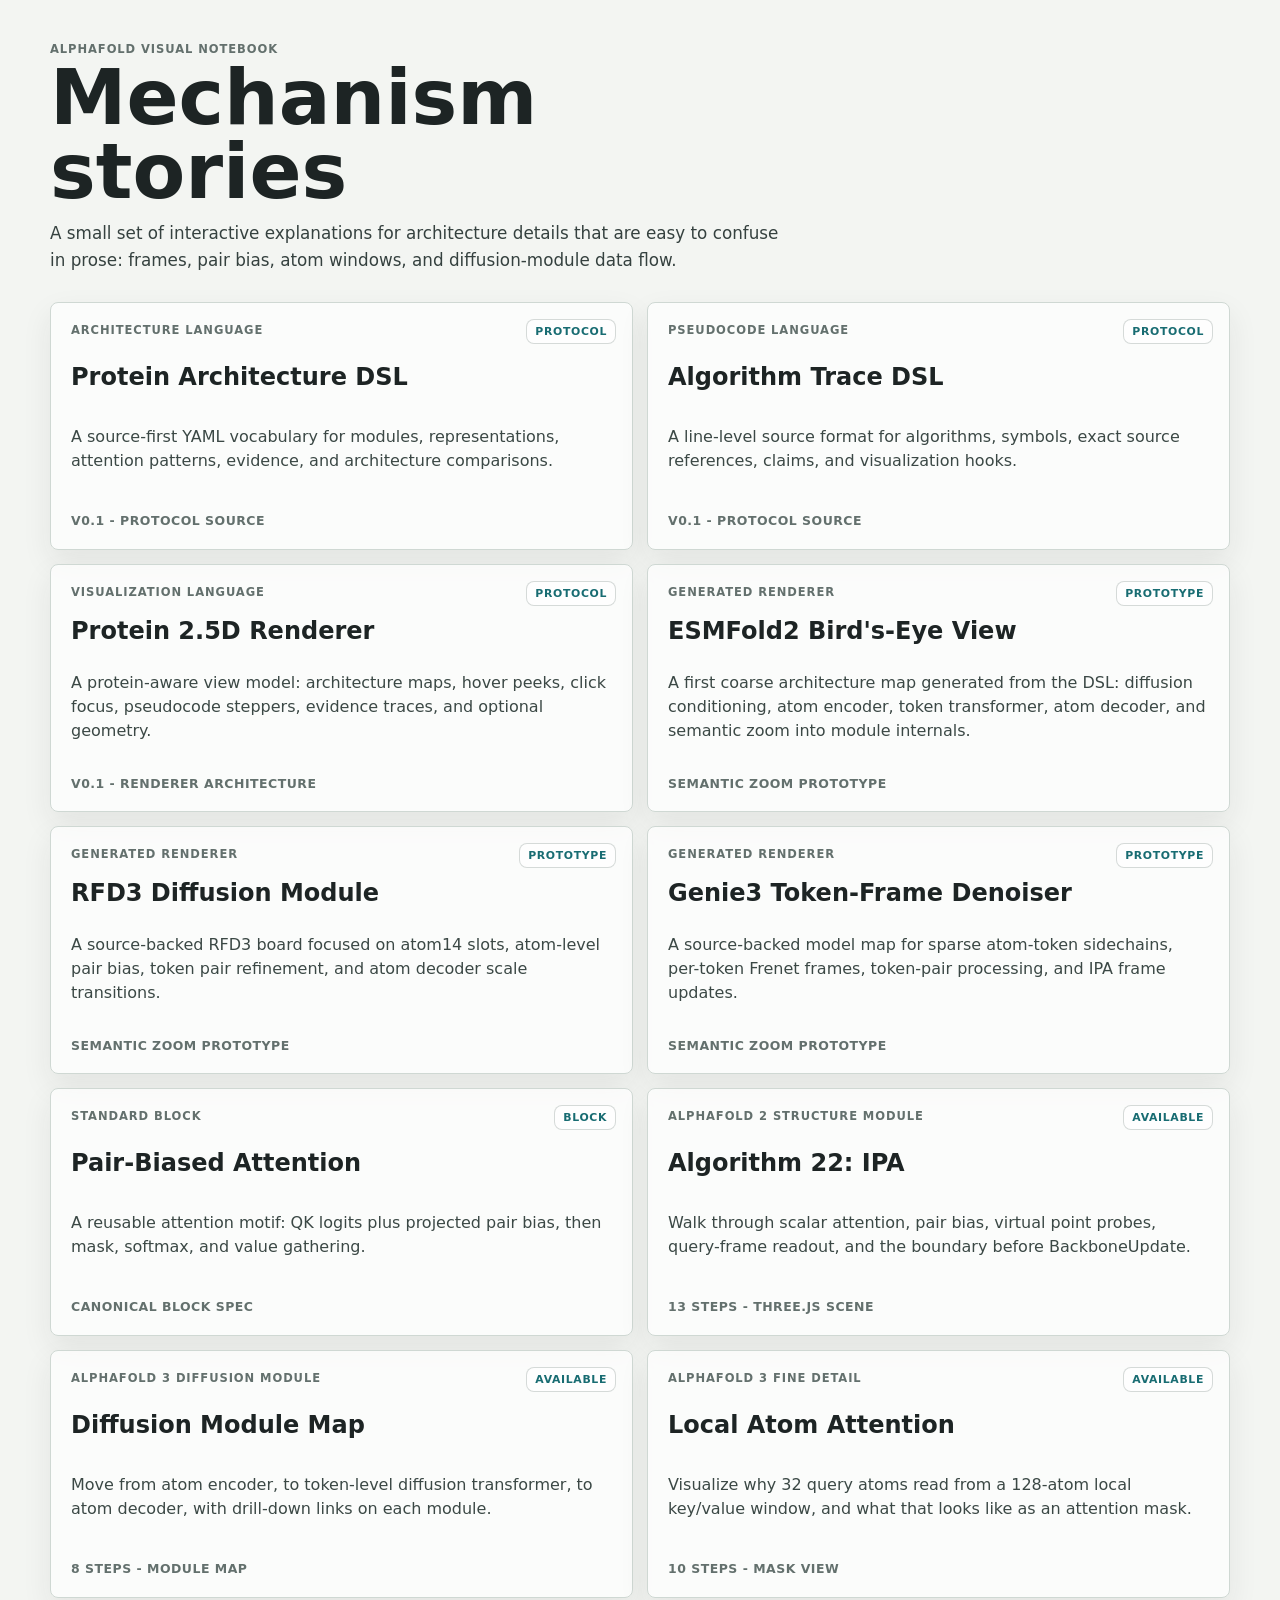
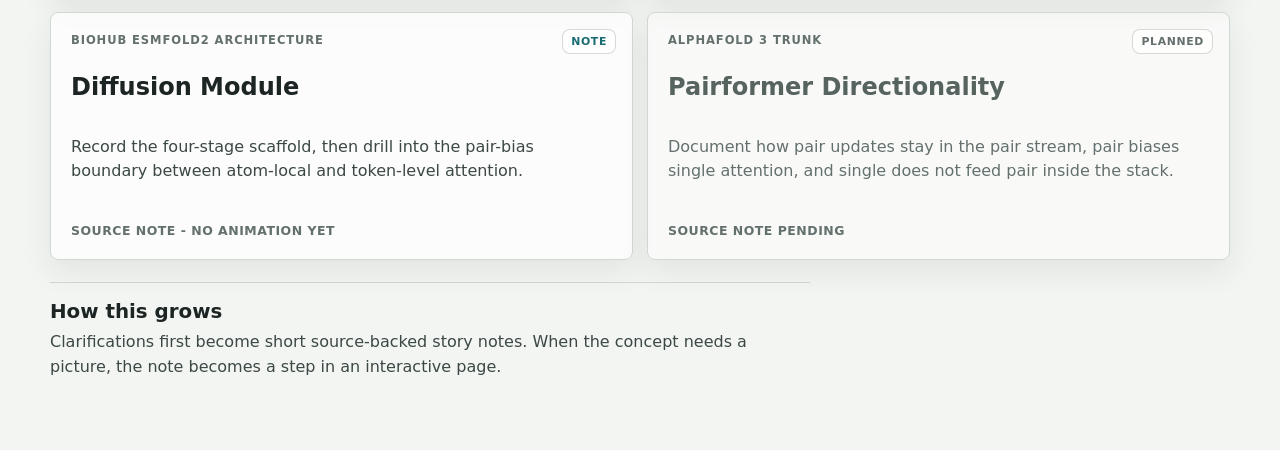
==== index.html @ e6a3b18d "Add RFD3 and Genie3 architecture explainers Expand ESMFold2 sources, add reusable standard blocks, a" ====
<!doctype html>
<html lang="en">
  <head>
    <meta charset="utf-8" />
    <meta name="viewport" content="width=device-width, initial-scale=1" />
    <title>AlphaFold Explainer - Story Index</title>
    <link rel="stylesheet" href="./styles.css" />
  </head>
  <body class="landing-page">
    <main class="landing-shell">
      <header class="landing-header">
        <p class="eyebrow">AlphaFold visual notebook</p>
        <h1>Mechanism stories</h1>
        <p>
          A small set of interactive explanations for architecture details that
          are easy to confuse in prose: frames, pair bias, atom windows, and
          diffusion-module data flow.
        </p>
      </header>

      <section class="story-grid" aria-label="Available stories">
        <a class="story-card is-ready" href="./protocol/architecture-language.md">
          <span class="story-status">protocol</span>
          <p class="eyebrow">Architecture language</p>
          <h2>Protein Architecture DSL</h2>
          <p>
            A source-first YAML vocabulary for modules, representations,
            attention patterns, evidence, and architecture comparisons.
          </p>
          <span class="story-meta">v0.1 - protocol source</span>
        </a>

        <a class="story-card is-ready" href="./protocol/pseudocode-language.md">
          <span class="story-status">protocol</span>
          <p class="eyebrow">Pseudocode language</p>
          <h2>Algorithm Trace DSL</h2>
          <p>
            A line-level source format for algorithms, symbols, exact source
            references, claims, and visualization hooks.
          </p>
          <span class="story-meta">v0.1 - protocol source</span>
        </a>

        <a class="story-card is-ready" href="./protocol/protein-visualization-language.md">
          <span class="story-status">protocol</span>
          <p class="eyebrow">Visualization language</p>
          <h2>Protein 2.5D Renderer</h2>
          <p>
            A protein-aware view model: architecture maps, hover peeks, click
            focus, pseudocode steppers, evidence traces, and optional geometry.
          </p>
          <span class="story-meta">v0.1 - renderer architecture</span>
        </a>

        <a class="story-card is-ready" href="./renderer/esmfold2/">
          <span class="story-status">prototype</span>
          <p class="eyebrow">Generated renderer</p>
          <h2>ESMFold2 Bird's-Eye View</h2>
          <p>
            A first coarse architecture map generated from the DSL: diffusion
            conditioning, atom encoder, token transformer, atom decoder, and
            semantic zoom into module internals.
          </p>
          <span class="story-meta">semantic zoom prototype</span>
        </a>

        <a class="story-card is-ready" href="./renderer/rfd3/">
          <span class="story-status">prototype</span>
          <p class="eyebrow">Generated renderer</p>
          <h2>RFD3 Diffusion Module</h2>
          <p>
            A source-backed RFD3 board focused on atom14 slots, atom-level pair
            bias, token pair refinement, and atom decoder scale transitions.
          </p>
          <span class="story-meta">semantic zoom prototype</span>
        </a>

        <a class="story-card is-ready" href="./renderer/genie3/">
          <span class="story-status">prototype</span>
          <p class="eyebrow">Generated renderer</p>
          <h2>Genie3 Token-Frame Denoiser</h2>
          <p>
            A source-backed model map for sparse atom-token sidechains,
            per-token Frenet frames, token-pair processing, and IPA frame
            updates.
          </p>
          <span class="story-meta">semantic zoom prototype</span>
        </a>

        <a class="story-card is-ready" href="./standard_blocks/pair-biased-attention.yaml">
          <span class="story-status">block</span>
          <p class="eyebrow">Standard block</p>
          <h2>Pair-Biased Attention</h2>
          <p>
            A reusable attention motif: QK logits plus projected pair bias,
            then mask, softmax, and value gathering.
          </p>
          <span class="story-meta">canonical block spec</span>
        </a>

        <a class="story-card is-ready" href="./stories/ipa/">
          <span class="story-status">available</span>
          <p class="eyebrow">AlphaFold 2 structure module</p>
          <h2>Algorithm 22: IPA</h2>
          <p>
            Walk through scalar attention, pair bias, virtual point probes,
            query-frame readout, and the boundary before BackboneUpdate.
          </p>
          <span class="story-meta">13 steps - Three.js scene</span>
        </a>

        <a class="story-card is-ready" href="./stories/af3-diffusion-module/">
          <span class="story-status">available</span>
          <p class="eyebrow">AlphaFold 3 diffusion module</p>
          <h2>Diffusion Module Map</h2>
          <p>
            Move from atom encoder, to token-level diffusion transformer, to
            atom decoder, with drill-down links on each module.
          </p>
          <span class="story-meta">8 steps - module map</span>
        </a>

        <a class="story-card is-ready" href="./stories/af3-local-atom-attention/">
          <span class="story-status">available</span>
          <p class="eyebrow">AlphaFold 3 fine detail</p>
          <h2>Local Atom Attention</h2>
          <p>
            Visualize why 32 query atoms read from a 128-atom local
            key/value window, and what that looks like as an attention mask.
          </p>
          <span class="story-meta">10 steps - mask view</span>
        </a>

        <a class="story-card is-ready" href="./stories/esmfold2-pair-bias-boundary/">
          <span class="story-status">note</span>
          <p class="eyebrow">Biohub ESMFold2 architecture</p>
          <h2>Diffusion Module</h2>
          <p>
            Record the four-stage scaffold, then drill into the pair-bias
            boundary between atom-local and token-level attention.
          </p>
          <span class="story-meta">source note - no animation yet</span>
        </a>

        <article class="story-card is-planned">
          <span class="story-status">planned</span>
          <p class="eyebrow">AlphaFold 3 trunk</p>
          <h2>Pairformer Directionality</h2>
          <p>
            Document how pair updates stay in the pair stream, pair biases
            single attention, and single does not feed pair inside the stack.
          </p>
          <span class="story-meta">source note pending</span>
        </article>
      </section>

      <section class="landing-notes" aria-label="Working pattern">
        <h2>How this grows</h2>
        <p>
          Clarifications first become short source-backed story notes. When the
          concept needs a picture, the note becomes a step in an interactive
          page.
        </p>
      </section>
    </main>
  </body>
</html>
---- styles.css ----
:root {
  --bg: #f3f5f2;
  --ink: #1d2424;
  --muted: #63706d;
  --panel: #fbfaf6;
  --panel-strong: #ffffff;
  --line: #cfd8d3;
  --accent: #186c72;
  --accent-2: #d05b3f;
  --blue: #2a6fbb;
  --red: #c14c3d;
  --green: #16815f;
  --amber: #c47b20;
  --shadow: 0 18px 50px rgba(31, 37, 35, 0.14);
}

* {
  box-sizing: border-box;
}

html,
body {
  height: 100%;
}

body {
  margin: 0;
  overflow: hidden;
  background: var(--bg);
  color: var(--ink);
  font-family:
    Inter, ui-sans-serif, system-ui, -apple-system, BlinkMacSystemFont, "Segoe UI",
    sans-serif;
}

body.landing-page {
  min-height: 100%;
  overflow: auto;
}

body.note-page {
  min-height: 100%;
  overflow: auto;
}

body.renderer-page {
  min-height: 100svh;
  overflow: hidden;
}

button,
input,
textarea {
  font: inherit;
}

.app-shell {
  display: grid;
  grid-template-columns: minmax(420px, 0.9fr) minmax(560px, 1.25fr);
  height: 100vh;
}

.left-pane {
  display: grid;
  grid-template-rows: auto auto minmax(230px, 1fr) auto auto;
  gap: 18px;
  min-width: 0;
  padding: 26px;
  border-right: 1px solid var(--line);
  background: linear-gradient(180deg, #f8faf7 0%, #eef2ec 100%);
}

.right-pane {
  position: relative;
  display: grid;
  grid-template-rows: auto 1fr auto;
  min-width: 0;
  padding: 22px;
  background: linear-gradient(135deg, #edf5f1 0%, #f7f3eb 52%, #ececf5 100%);
}

.story-header,
.scene-toolbar,
.scene-footer,
.controls {
  display: flex;
  align-items: center;
  justify-content: space-between;
  gap: 16px;
}

.story-header-actions {
  display: inline-flex;
  align-items: center;
  gap: 10px;
}

.story-home-link {
  display: inline-flex;
  align-items: center;
  min-height: 36px;
  padding: 8px 11px;
  border: 1px solid var(--line);
  border-radius: 8px;
  background: rgba(255, 255, 255, 0.62);
  color: var(--accent);
  font-size: 0.78rem;
  font-weight: 900;
  text-decoration: none;
}

.story-home-link:hover {
  border-color: var(--accent);
  background: white;
}

.eyebrow {
  margin: 0 0 5px;
  color: var(--muted);
  font-size: 0.72rem;
  font-weight: 800;
  letter-spacing: 0.08em;
  text-transform: uppercase;
}

h1,
h2,
p {
  margin-top: 0;
}

h1 {
  margin-bottom: 0;
  font-size: clamp(1.7rem, 3vw, 2.6rem);
  line-height: 1.03;
}

h2 {
  margin-bottom: 9px;
  font-size: clamp(1.35rem, 2vw, 2rem);
  line-height: 1.08;
}

.step-counter {
  min-width: 78px;
  padding: 8px 11px;
  border: 1px solid var(--line);
  border-radius: 8px;
  background: rgba(255, 255, 255, 0.58);
  color: var(--muted);
  font-size: 0.86rem;
  font-weight: 800;
  text-align: center;
}

.step-copy {
  min-height: 164px;
}

.phase {
  margin-bottom: 8px;
  color: var(--accent);
  font-size: 0.78rem;
  font-weight: 900;
  letter-spacing: 0.08em;
  text-transform: uppercase;
}

#stepBody {
  max-width: 66ch;
  margin-bottom: 15px;
  color: #35413f;
  font-size: 1.02rem;
  line-height: 1.55;
}

.equation {
  display: inline-flex;
  max-width: 100%;
  padding: 10px 12px;
  border: 1px solid #cfc7b6;
  border-radius: 8px;
  background: rgba(255, 255, 255, 0.7);
  color: #212826;
  font-family: ui-monospace, SFMono-Regular, Menlo, Consolas, monospace;
  font-size: 0.96rem;
  line-height: 1.4;
  white-space: normal;
}

.code-panel,
.inspect-panel {
  min-width: 0;
  border: 1px solid var(--line);
  border-radius: 8px;
  background: rgba(255, 255, 255, 0.7);
  box-shadow: 0 8px 22px rgba(61, 55, 43, 0.06);
}

.panel-title {
  display: flex;
  align-items: center;
  justify-content: space-between;
  gap: 12px;
  padding: 10px 12px;
  border-bottom: 1px solid var(--line);
  color: var(--muted);
  font-size: 0.74rem;
  font-weight: 900;
  letter-spacing: 0.08em;
  text-transform: uppercase;
}

.code-list {
  height: 100%;
  max-height: calc(100vh - 440px);
  margin: 0;
  overflow: auto;
  padding: 8px 0;
  counter-reset: code;
  list-style: none;
}

.code-list li {
  display: grid;
  grid-template-columns: 34px 1fr;
  gap: 10px;
  padding: 7px 12px;
  color: #67716f;
  font-family: ui-monospace, SFMono-Regular, Menlo, Consolas, monospace;
  font-size: 0.86rem;
  line-height: 1.45;
  overflow-wrap: anywhere;
  transition:
    background 180ms ease,
    color 180ms ease,
    border-color 180ms ease;
}

.code-list li::before {
  counter-increment: code;
  content: counter(code);
  color: #9a9284;
  text-align: right;
}

.code-list li.active {
  border-left: 3px solid var(--accent);
  background: rgba(24, 108, 114, 0.1);
  color: #172321;
}

.code-list li.dim {
  opacity: 0.48;
}

.inspect-panel {
  align-self: end;
}

.inspect-panel dl {
  display: grid;
  grid-template-columns: 130px 1fr;
  gap: 8px 14px;
  margin: 0;
  padding: 12px;
}

.inspect-panel dt {
  color: var(--muted);
  font-size: 0.78rem;
  font-weight: 900;
}

.inspect-panel dd {
  min-width: 0;
  margin: 0;
  color: #25302e;
  font-family: ui-monospace, SFMono-Regular, Menlo, Consolas, monospace;
  font-size: 0.82rem;
  overflow-wrap: anywhere;
}

.controls {
  padding-top: 4px;
}

.controls button {
  display: inline-grid;
  width: 44px;
  height: 44px;
  place-items: center;
  border: 1px solid #bbb29f;
  border-radius: 8px;
  background: #fffaf0;
  color: var(--ink);
  cursor: pointer;
  font-size: 1.28rem;
  font-weight: 900;
  transition:
    transform 130ms ease,
    background 130ms ease,
    border-color 130ms ease;
}

.controls button:hover {
  border-color: var(--accent);
  background: white;
  transform: translateY(-1px);
}

.controls button:disabled {
  opacity: 0.35;
  cursor: not-allowed;
  transform: none;
}

.progress-track {
  display: flex;
  align-items: center;
  gap: 7px;
  flex: 1;
}

.progress-dot {
  height: 8px;
  flex: 1;
  min-width: 18px;
  border: 0;
  border-radius: 999px;
  background: rgba(87, 98, 95, 0.2);
  cursor: pointer;
}

.progress-dot.active {
  background: var(--accent);
}

.scene-toolbar {
  position: relative;
  z-index: 2;
}

.scene-toolbar h2 {
  margin-bottom: 0;
  font-size: 1.28rem;
}

.legend {
  display: flex;
  flex-wrap: wrap;
  justify-content: flex-end;
  gap: 8px 13px;
  max-width: 420px;
  color: #46534f;
  font-size: 0.78rem;
  font-weight: 800;
}

.legend span {
  display: inline-flex;
  align-items: center;
  gap: 6px;
}

.legend-dot {
  display: inline-block;
  width: 9px;
  height: 9px;
  border-radius: 50%;
}

.residue-i {
  background: var(--blue);
}

.residue-j {
  background: var(--red);
}

.probe-q {
  background: var(--green);
}

.probe-k {
  background: var(--amber);
}

.probe-v {
  background: #6d63b8;
}

.atom-query {
  background: var(--accent-2);
}

.atom-key {
  background: var(--blue);
}

.atom-mask {
  background: #2b8b92;
}

.atom-overlap {
  background: #7f63b8;
}

.scene-stage {
  position: relative;
  width: 100%;
  height: 100%;
  min-height: 360px;
  margin: 14px 0;
  overflow: hidden;
  border: 1px solid rgba(116, 108, 91, 0.34);
  border-radius: 8px;
  background: rgba(255, 255, 255, 0.42);
  box-shadow: var(--shadow);
}

#sceneCanvas {
  display: block;
  width: 100%;
  height: 100%;
  cursor: grab;
  touch-action: none;
  user-select: none;
}

#sceneCanvas.is-dragging {
  cursor: grabbing;
}

#maskCanvas {
  display: block;
  width: 100%;
  height: 100%;
}

.scene-overlay {
  position: absolute;
  inset: 0;
  pointer-events: none;
}

.scene-card {
  position: absolute;
  min-width: 170px;
  padding: 12px;
  border: 1px solid rgba(90, 100, 96, 0.24);
  border-radius: 8px;
  background: rgba(255, 255, 255, 0.84);
  box-shadow: 0 10px 28px rgba(35, 41, 39, 0.12);
  color: #273330;
  font-size: 0.78rem;
  font-weight: 800;
}

.scene-card strong {
  display: block;
  margin-bottom: 8px;
  color: var(--ink);
  font-size: 0.74rem;
  letter-spacing: 0.06em;
  text-transform: uppercase;
}

.local-inset {
  left: 22px;
  top: 58px;
  width: 218px;
}

.local-grid {
  position: relative;
  width: 170px;
  height: 112px;
  margin-top: 6px;
  background-image:
    linear-gradient(rgba(74, 82, 78, 0.12) 1px, transparent 1px),
    linear-gradient(90deg, rgba(74, 82, 78, 0.12) 1px, transparent 1px);
  background-size: 22px 22px;
}

.local-axis {
  position: absolute;
  left: 34px;
  top: 78px;
  height: 2px;
  transform-origin: left center;
}

.local-axis.x {
  width: 112px;
  background: var(--red);
}

.local-axis.y {
  width: 92px;
  background: var(--green);
  transform: rotate(-90deg);
}

.local-axis.z {
  width: 72px;
  background: var(--blue);
  transform: rotate(37deg);
}

.local-origin {
  position: absolute;
  left: 29px;
  top: 73px;
  width: 10px;
  height: 10px;
  border-radius: 50%;
  background: var(--blue);
}

.local-probe {
  position: absolute;
  width: 13px;
  height: 13px;
  border-radius: 50%;
}

.local-probe::before {
  content: "";
  position: absolute;
  right: 8px;
  top: 6px;
  width: 82px;
  border-top: 2px dashed currentColor;
  transform: rotate(148deg);
  transform-origin: right center;
}

.local-probe.q {
  left: 104px;
  top: 30px;
  color: var(--green);
  background: var(--green);
}

.local-probe.k {
  left: 126px;
  top: 66px;
  color: var(--amber);
  background: var(--amber);
}

.local-probe.v {
  left: 82px;
  top: 86px;
  color: #6d63b8;
  background: #6d63b8;
}

.logit-card,
.pair-card {
  left: 22px;
  top: 58px;
}

.logit-card span,
.softmax-card span,
.pair-card span,
.local-output-card span {
  display: flex;
  align-items: center;
  gap: 8px;
  margin-top: 7px;
}

.term-dot {
  width: 12px;
  height: 12px;
  border-radius: 4px;
  background: var(--accent);
}

.softmax-card {
  right: 24px;
  bottom: 28px;
}

.softmax-bars {
  display: flex;
  align-items: end;
  gap: 12px;
  height: 106px;
  margin-top: 10px;
}

.softmax-card .softmax-entry {
  display: grid;
  grid-template-rows: 1fr auto auto;
  justify-items: center;
  min-width: 34px;
  color: #33403d;
  font-size: 0.7rem;
  font-style: normal;
}

.softmax-entry i {
  align-self: end;
  display: block;
  width: 18px;
  border-radius: 4px 4px 0 0;
}

.softmax-entry b,
.softmax-entry em {
  font-size: 0.68rem;
  font-style: normal;
}

.scalar-card {
  right: 24px;
  top: 64px;
  width: 232px;
}

.mini-vector {
  display: flex;
  align-items: end;
  gap: 8px;
  height: 54px;
  margin: 8px 0;
}

.mini-vector i {
  display: block;
  width: 18px;
  border-radius: 4px 4px 0 0;
  background: var(--accent);
}

.mini-vector i:nth-child(odd) {
  background: #8f9ba0;
}

.local-output-card {
  left: 22px;
  bottom: 28px;
}

.concat-card {
  right: 24px;
  top: 64px;
  width: 242px;
}

.dimension-row,
.dimension-total {
  display: flex;
  justify-content: space-between;
  gap: 18px;
  padding: 6px 0;
  border-bottom: 1px solid rgba(90, 100, 96, 0.16);
}

.dimension-total {
  margin-top: 5px;
  border-bottom: 0;
  color: var(--accent);
  font-weight: 900;
}

.atom-story .left-pane {
  background: linear-gradient(180deg, #f8faf7 0%, #edf1f3 100%);
}

.atom-story .right-pane {
  background: linear-gradient(135deg, #eef5f1 0%, #f7f4eb 56%, #eceef6 100%);
}

.diffusion-story .left-pane {
  background: linear-gradient(180deg, #f8faf7 0%, #eef1ec 100%);
}

.diffusion-story .right-pane {
  background: linear-gradient(135deg, #eef5f1 0%, #f8f4ec 58%, #eceef6 100%);
}

.mask-stage {
  background:
    linear-gradient(rgba(255, 255, 255, 0.78), rgba(255, 255, 255, 0.78)),
    linear-gradient(135deg, rgba(24, 108, 114, 0.08), rgba(42, 111, 187, 0.08));
}

.atom-size-card,
.atom-overlap-card,
.atom-padding-card,
.atom-softmax-card,
.atom-depth-card {
  display: grid;
  gap: 7px;
}

.atom-size-card {
  left: 22px;
  top: 58px;
}

.atom-overlap-card,
.atom-padding-card,
.atom-depth-card {
  left: 22px;
  bottom: 28px;
}

.atom-softmax-card {
  right: 24px;
  bottom: 28px;
  width: 238px;
}

.atom-size-card span,
.atom-overlap-card span,
.atom-padding-card span,
.atom-depth-card span {
  color: #2e3a37;
  font-family: ui-monospace, SFMono-Regular, Menlo, Consolas, monospace;
  font-size: 0.78rem;
}

.atom-weights i {
  background: #16815f;
}

.atom-weights i:nth-child(odd) {
  background: rgba(22, 129, 95, 0.42);
}

.token-core-dot {
  background: #d05b3f;
}

.module-stage {
  display: grid;
  grid-template-rows: 1fr auto;
  gap: 16px;
  padding: 18px;
}

.module-map {
  display: grid;
  grid-template-columns: minmax(190px, 1fr) minmax(82px, 0.32fr) minmax(190px, 1fr) minmax(82px, 0.32fr) minmax(190px, 1fr);
  align-items: stretch;
  gap: 12px;
  min-height: 320px;
}

.module-node {
  display: grid;
  grid-template-rows: auto 1fr auto auto;
  gap: 11px;
  min-width: 0;
  padding: 18px;
  border: 1px solid rgba(99, 112, 109, 0.34);
  border-radius: 8px;
  background: rgba(255, 255, 255, 0.72);
  box-shadow: 0 12px 28px rgba(35, 41, 39, 0.08);
  color: var(--ink);
  cursor: pointer;
  text-align: left;
  transition:
    border-color 150ms ease,
    box-shadow 150ms ease,
    transform 150ms ease,
    background 150ms ease;
}

.module-node:hover,
.module-node.active {
  border-color: var(--accent);
  background: rgba(255, 255, 255, 0.9);
  box-shadow: 0 18px 38px rgba(35, 41, 39, 0.14);
  transform: translateY(-2px);
}

.module-node.primary-active {
  outline: 3px solid rgba(24, 108, 114, 0.18);
}

.atom-node {
  border-top: 5px solid #2b8b92;
}

.token-node {
  border-top: 5px solid var(--accent-2);
}

.module-label {
  color: var(--ink);
  font-size: clamp(1rem, 1.8vw, 1.28rem);
  font-weight: 900;
  line-height: 1.08;
  overflow-wrap: anywhere;
}

.module-scale {
  color: #3b4845;
  font-size: 0.92rem;
  font-weight: 750;
  line-height: 1.35;
}

.module-spec {
  display: inline-flex;
  width: fit-content;
  max-width: 100%;
  padding: 8px 10px;
  border: 1px solid rgba(99, 112, 109, 0.24);
  border-radius: 8px;
  background: rgba(255, 255, 255, 0.72);
  color: #26312f;
  font-family: ui-monospace, SFMono-Regular, Menlo, Consolas, monospace;
  font-size: 0.8rem;
  font-weight: 900;
  overflow-wrap: anywhere;
}

.module-link {
  color: var(--accent);
  font-size: 0.74rem;
  font-weight: 900;
  letter-spacing: 0.05em;
  text-transform: uppercase;
}

.module-link.is-muted {
  color: var(--muted);
}

.module-arrow {
  position: relative;
  display: grid;
  place-items: center;
  min-width: 0;
  color: var(--muted);
  font-size: 0.72rem;
  font-weight: 900;
  letter-spacing: 0.04em;
  text-align: center;
  text-transform: uppercase;
}

.module-arrow::before {
  content: "";
  position: absolute;
  left: 5px;
  right: 5px;
  top: 50%;
  height: 3px;
  border-radius: 999px;
  background: rgba(24, 108, 114, 0.38);
}

.module-arrow::after {
  content: "";
  position: absolute;
  right: 0;
  top: calc(50% - 7px);
  border-bottom: 8px solid transparent;
  border-left: 12px solid rgba(24, 108, 114, 0.56);
  border-top: 8px solid transparent;
}

.module-arrow span {
  position: relative;
  max-width: 90px;
  padding: 5px 7px;
  border: 1px solid rgba(99, 112, 109, 0.22);
  border-radius: 8px;
  background: rgba(255, 255, 255, 0.82);
}

.module-detail-card {
  display: grid;
  grid-template-columns: 1fr auto;
  gap: 8px 18px;
  align-items: end;
  padding: 16px;
  border: 1px solid rgba(99, 112, 109, 0.28);
  border-radius: 8px;
  background: rgba(255, 255, 255, 0.84);
  box-shadow: 0 10px 28px rgba(35, 41, 39, 0.1);
}

.module-detail-card .eyebrow {
  grid-column: 1 / -1;
  margin-bottom: 0;
}

.module-detail-card h3 {
  margin: 0;
  color: var(--ink);
  font-size: 1.18rem;
}

.module-detail-card p {
  grid-column: 1;
  margin: 0;
  color: #3b4845;
  line-height: 1.48;
}

.module-detail-card a {
  grid-column: 2;
  grid-row: 2 / span 2;
  align-self: center;
  justify-self: end;
  padding: 9px 11px;
  border: 1px solid var(--accent);
  border-radius: 8px;
  background: #fffaf0;
  color: var(--accent);
  font-size: 0.78rem;
  font-weight: 900;
  text-decoration: none;
}

.module-detail-card a:hover {
  background: white;
}

.module-detail-card a.is-disabled {
  border-color: rgba(99, 112, 109, 0.28);
  color: var(--muted);
  cursor: not-allowed;
}

.scene-footer {
  min-height: 42px;
  color: #33403d;
  font-size: 0.94rem;
  line-height: 1.4;
}

.key-hints {
  display: inline-flex;
  gap: 6px;
}

kbd {
  display: inline-grid;
  min-width: 30px;
  height: 28px;
  place-items: center;
  border: 1px solid #b9af9d;
  border-bottom-width: 2px;
  border-radius: 6px;
  background: rgba(255, 255, 255, 0.7);
  color: #26312f;
  font-size: 0.8rem;
  font-weight: 900;
}

.landing-shell {
  width: min(1180px, calc(100% - 40px));
  margin: 0 auto;
  padding: 42px 0 54px;
}

.landing-header {
  max-width: 760px;
  margin-bottom: 28px;
}

.landing-header h1 {
  margin-bottom: 12px;
  font-size: clamp(2.2rem, 6vw, 4.8rem);
  line-height: 0.96;
}

.landing-header p:last-child {
  max-width: 70ch;
  margin-bottom: 0;
  color: #35413f;
  font-size: 1.05rem;
  line-height: 1.58;
}

.story-grid {
  display: grid;
  grid-template-columns: repeat(2, minmax(0, 1fr));
  gap: 14px;
}

.story-card {
  position: relative;
  display: flex;
  min-height: 248px;
  flex-direction: column;
  justify-content: space-between;
  padding: 20px;
  border: 1px solid var(--line);
  border-radius: 8px;
  background: rgba(255, 255, 255, 0.72);
  box-shadow: 0 12px 30px rgba(35, 41, 39, 0.08);
  color: inherit;
  text-decoration: none;
}

.story-card.is-ready {
  cursor: pointer;
  transition:
    transform 150ms ease,
    border-color 150ms ease,
    box-shadow 150ms ease;
}

.story-card.is-ready:hover {
  border-color: var(--accent);
  box-shadow: 0 18px 38px rgba(35, 41, 39, 0.14);
  transform: translateY(-2px);
}

.story-card.is-planned {
  background: rgba(255, 255, 255, 0.44);
  color: #56635f;
}

.story-card h2 {
  margin-bottom: 10px;
  font-size: 1.5rem;
}

.story-card p:not(.eyebrow) {
  color: #3b4845;
  line-height: 1.52;
}

.story-card.is-planned p:not(.eyebrow) {
  color: #63706d;
}

.story-status {
  position: absolute;
  right: 16px;
  top: 16px;
  padding: 5px 8px;
  border: 1px solid rgba(99, 112, 109, 0.26);
  border-radius: 8px;
  background: rgba(255, 255, 255, 0.72);
  color: var(--muted);
  font-size: 0.68rem;
  font-weight: 900;
  letter-spacing: 0.06em;
  text-transform: uppercase;
}

.story-card.is-ready .story-status {
  color: var(--accent);
}

.story-meta {
  color: var(--muted);
  font-size: 0.78rem;
  font-weight: 900;
  letter-spacing: 0.04em;
  text-transform: uppercase;
}

.landing-notes {
  max-width: 760px;
  margin-top: 22px;
  padding: 18px 0 0;
  border-top: 1px solid var(--line);
}

.landing-notes h2 {
  margin-bottom: 8px;
  font-size: 1.24rem;
}

.landing-notes p {
  color: #3b4845;
  line-height: 1.56;
}

.note-shell {
  width: min(1120px, calc(100% - 40px));
  margin: 0 auto;
  padding: 34px 0 54px;
}

.note-header {
  display: grid;
  grid-template-columns: minmax(0, 1fr) auto;
  gap: 22px;
  align-items: start;
  margin-bottom: 20px;
}

.note-header h1 {
  margin-bottom: 12px;
  font-size: clamp(2rem, 5vw, 4.2rem);
}

.note-header p:last-child {
  max-width: 78ch;
  margin-bottom: 0;
  color: #35413f;
  font-size: 1.04rem;
  line-height: 1.58;
}

.note-nav {
  display: inline-flex;
  flex-wrap: wrap;
  justify-content: flex-end;
  gap: 10px;
}

.note-verdict,
.note-next {
  padding: 18px;
  border: 1px solid var(--line);
  border-radius: 8px;
  background: rgba(255, 255, 255, 0.74);
  box-shadow: 0 12px 30px rgba(35, 41, 39, 0.08);
}

.note-verdict {
  margin-bottom: 14px;
}

.note-verdict h2,
.note-next h2 {
  margin-bottom: 10px;
  font-size: 1.36rem;
}

.note-verdict p,
.note-next p {
  max-width: 84ch;
  margin-bottom: 0;
  color: #3b4845;
  line-height: 1.58;
}

.evidence-grid {
  display: grid;
  grid-template-columns: repeat(2, minmax(0, 1fr));
  gap: 14px;
  margin: 14px 0;
}

.evidence-card {
  min-width: 0;
  padding: 16px;
  border: 1px solid var(--line);
  border-radius: 8px;
  background: rgba(255, 255, 255, 0.66);
  box-shadow: 0 10px 24px rgba(35, 41, 39, 0.07);
}

.evidence-card h2 {
  margin-bottom: 9px;
  font-size: 1.14rem;
}

.evidence-card p {
  color: #3b4845;
  line-height: 1.52;
}

.evidence-card code {
  display: block;
  padding: 9px 10px;
  border: 1px solid rgba(99, 112, 109, 0.22);
  border-radius: 8px;
  background: rgba(255, 255, 255, 0.74);
  color: #25302e;
  font-family: ui-monospace, SFMono-Regular, Menlo, Consolas, monospace;
  font-size: 0.78rem;
  overflow-wrap: anywhere;
}

.note-flow {
  display: grid;
  grid-template-columns: minmax(220px, 1fr) minmax(120px, 0.34fr) minmax(220px, 1fr);
  gap: 14px;
  align-items: stretch;
  margin-bottom: 14px;
}

.note-flow-chain {
  grid-template-columns:
    minmax(170px, 1fr) minmax(88px, 0.42fr)
    minmax(170px, 1fr) minmax(88px, 0.42fr)
    minmax(170px, 1fr) minmax(88px, 0.42fr)
    minmax(170px, 1fr);
}

.flow-node {
  display: grid;
  gap: 8px;
  padding: 18px;
  border: 1px solid rgba(99, 112, 109, 0.32);
  border-radius: 8px;
  background: rgba(255, 255, 255, 0.72);
  box-shadow: 0 10px 24px rgba(35, 41, 39, 0.08);
}

.flow-node span {
  color: var(--muted);
  font-size: 0.76rem;
  font-weight: 900;
  letter-spacing: 0.06em;
  text-transform: uppercase;
}

.flow-node strong {
  color: var(--ink);
  font-size: 1.18rem;
}

.flow-node em {
  color: var(--accent);
  font-style: normal;
  font-weight: 900;
}

.flow-arrow-note {
  display: grid;
  place-items: center;
  min-height: 92px;
  color: var(--muted);
  font-size: 0.76rem;
  font-weight: 900;
  letter-spacing: 0.05em;
  text-align: center;
  text-transform: uppercase;
}

.renderer-shell {
  display: grid;
  grid-template-rows: auto minmax(0, 1fr);
  width: calc(100vw - 32px);
  min-height: 100svh;
  margin: 0 auto;
  padding: 18px 0 22px;
}

.renderer-header {
  display: grid;
  grid-template-columns: minmax(0, 1fr) auto;
  gap: 20px;
  align-items: start;
  margin-bottom: 14px;
}

.renderer-header h1 {
  max-width: none;
  margin-bottom: 8px;
  font-size: clamp(2rem, 3.4vw, 4.2rem);
}

.renderer-header p:last-child {
  max-width: 86ch;
  margin-bottom: 0;
  color: #35413f;
  line-height: 1.56;
}

.renderer-grid {
  display: grid;
  grid-template-columns: minmax(0, 1fr);
  grid-template-rows: clamp(760px, calc(100svh - 220px), 1040px) minmax(260px, 420px);
  gap: 14px;
  align-items: stretch;
  height: auto;
  min-height: 0;
  overflow: visible;
}

.architecture-canvas {
  position: relative;
  height: 100%;
  min-height: 0;
  overflow: hidden;
  border: 1px solid var(--line);
  border-radius: 8px;
  background:
    linear-gradient(rgba(255, 255, 255, 0.74), rgba(255, 255, 255, 0.74)),
    linear-gradient(135deg, rgba(24, 108, 114, 0.08), rgba(208, 91, 63, 0.06));
  box-shadow: var(--shadow);
  cursor: grab;
  touch-action: none;
}

.architecture-canvas.is-panning {
  cursor: grabbing;
}

.architecture-canvas.is-abstract-board .scale-lane {
  display: none;
}

.architecture-canvas.is-abstract-board .board-breadcrumbs {
  left: 64px;
}

.architecture-canvas.is-abstract-board .module-layer,
.architecture-canvas.is-abstract-board .edge-layer {
  inset: 58px 64px 44px;
}

.board-breadcrumbs {
  position: absolute;
  left: 118px;
  right: 34px;
  top: 12px;
  z-index: 4;
  display: flex;
  flex-wrap: wrap;
  gap: 8px;
  align-items: center;
}

.breadcrumb-node {
  min-height: 30px;
  padding: 6px 9px;
  border: 1px solid rgba(99, 112, 109, 0.24);
  border-radius: 8px;
  background: rgba(255, 255, 255, 0.74);
  color: var(--accent);
  cursor: pointer;
  font-size: 0.72rem;
  font-weight: 900;
  letter-spacing: 0.04em;
  text-transform: uppercase;
}

.breadcrumb-node::after {
  content: ">";
  margin-left: 8px;
  color: var(--muted);
}

.breadcrumb-node:last-child::after {
  content: "";
  margin-left: 0;
}

.breadcrumb-node:disabled {
  color: var(--ink);
  cursor: default;
}

.scale-lane {
  position: absolute;
  left: 0;
  right: 0;
  display: flex;
  align-items: center;
  height: 25%;
  min-height: 0;
  border-bottom: 1px solid rgba(99, 112, 109, 0.18);
  color: rgba(45, 57, 54, 0.58);
  font-size: 0.76rem;
  font-weight: 900;
  letter-spacing: 0.08em;
  text-transform: uppercase;
}

.scale-lane span {
  margin-left: 18px;
  padding: 5px 8px;
  border: 1px solid rgba(99, 112, 109, 0.2);
  border-radius: 8px;
  background: rgba(255, 255, 255, 0.64);
}

.lane-token-pair {
  top: 0;
  background: rgba(127, 99, 184, 0.05);
}

.lane-token {
  top: 25%;
  background: rgba(208, 91, 63, 0.055);
}

.lane-atom {
  top: 50%;
  background: rgba(43, 139, 146, 0.06);
}

.lane-coordinate {
  top: 75%;
  background: rgba(22, 129, 95, 0.045);
}

.module-layer {
  position: absolute;
  inset: 58px 34px 30px 118px;
  z-index: 2;
  display: grid;
  grid-template-columns: repeat(var(--board-columns, 5), minmax(150px, 1fr));
  grid-template-rows: repeat(var(--board-rows, 4), minmax(118px, 1fr));
  gap: clamp(16px, 1.8vh, 24px) clamp(18px, 1.8vw, 32px);
  transform-origin: 0 0;
  will-change: transform;
}

.edge-layer {
  position: absolute;
  inset: 58px 34px 30px 118px;
  z-index: 3;
  pointer-events: none;
  transform-origin: 0 0;
  will-change: transform;
}

.canvas-controls {
  position: absolute;
  top: 12px;
  right: 14px;
  z-index: 6;
  display: flex;
  gap: 6px;
  padding: 5px;
  border: 1px solid rgba(99, 112, 109, 0.22);
  border-radius: 8px;
  background: rgba(255, 255, 255, 0.84);
  box-shadow: 0 10px 22px rgba(35, 41, 39, 0.1);
}

.canvas-controls button {
  display: grid;
  place-items: center;
  width: 32px;
  height: 30px;
  border: 1px solid rgba(99, 112, 109, 0.24);
  border-radius: 7px;
  background: rgba(255, 255, 255, 0.88);
  color: var(--ink);
  cursor: pointer;
  font-size: 0.82rem;
  font-weight: 900;
  line-height: 1;
}

.canvas-controls button:hover {
  border-color: var(--accent);
  color: var(--accent);
}

.arch-rep {
  position: relative;
  display: grid;
  align-self: center;
  gap: 6px;
  align-content: start;
  min-width: 0;
  min-height: 92px;
  padding: 12px;
  border: 1px dashed rgba(99, 112, 109, 0.36);
  border-radius: 8px;
  background: rgba(255, 255, 255, 0.68);
  box-shadow: 0 8px 20px rgba(35, 41, 39, 0.06);
  color: var(--ink);
}

.arch-rep.is-focused {
  border-color: var(--accent);
  background: rgba(255, 255, 255, 0.9);
  box-shadow: 0 18px 36px rgba(35, 41, 39, 0.12);
}

.arch-rep.scale-token_pair {
  border-left: 5px solid rgba(127, 99, 184, 0.72);
}

.arch-rep.scale-token {
  border-left: 5px solid rgba(208, 91, 63, 0.72);
}

.arch-rep.scale-atom {
  border-left: 5px solid rgba(43, 139, 146, 0.76);
}

.arch-rep.scale-coordinate {
  border-left: 5px solid rgba(22, 129, 95, 0.7);
}

.arch-rep.scale-scalar {
  border-left: 5px solid rgba(196, 123, 32, 0.76);
}

.arch-rep.prominence-context,
.arch-node.prominence-context {
  opacity: 0.78;
}

.arch-rep.prominence-primary,
.arch-node.prominence-primary {
  border-width: 2px;
  box-shadow: 0 18px 38px rgba(35, 41, 39, 0.14);
}

.arch-rep.treatment-compact {
  min-height: 76px;
  padding: 10px;
  gap: 4px;
}

.arch-rep.treatment-chip {
  align-content: center;
  min-height: auto;
  padding: 8px 10px;
  border-style: solid;
  background: rgba(255, 255, 255, 0.74);
  box-shadow: 0 6px 16px rgba(35, 41, 39, 0.06);
}

.arch-rep.treatment-chip strong {
  font-size: 0.82rem;
}

.arch-rep.treatment-annotation,
.arch-rep.treatment-lane_marker {
  min-height: auto;
  padding: 9px 11px;
  border-style: solid;
  background: rgba(255, 255, 255, 0.58);
  box-shadow: none;
}

.arch-rep.density-compact {
  min-height: 64px;
  padding: 9px 10px;
  gap: 4px;
}

.arch-rep.density-compact code {
  display: none;
}

.arch-rep.density-micro {
  align-content: center;
  min-height: 38px;
  padding: 7px 9px;
  gap: 2px;
  border-style: solid;
  background: rgba(255, 255, 255, 0.66);
  box-shadow: 0 5px 12px rgba(35, 41, 39, 0.05);
}

.arch-rep.density-micro span {
  font-size: 0.58rem;
}

.arch-rep.density-micro strong {
  font-size: 0.76rem;
  line-height: 1.05;
}

.arch-rep span {
  color: var(--muted);
  font-size: 0.66rem;
  font-weight: 900;
  letter-spacing: 0.06em;
  text-transform: uppercase;
}

.arch-rep strong {
  color: var(--ink);
  font-size: 0.88rem;
  line-height: 1.1;
  overflow-wrap: anywhere;
}

.arch-rep em,
.arch-rep code {
  color: #3b4845;
  font-size: 0.72rem;
  font-style: normal;
  line-height: 1.32;
  overflow-wrap: anywhere;
}

.arch-rep code {
  color: #25302e;
  font-family: ui-monospace, SFMono-Regular, Menlo, Consolas, monospace;
}

.arch-node {
  position: relative;
  display: grid;
  align-self: center;
  gap: 9px;
  align-content: start;
  min-width: 0;
  min-height: 112px;
  padding: 14px;
  border: 1px solid rgba(99, 112, 109, 0.28);
  border-radius: 8px;
  background: rgba(255, 255, 255, 0.83);
  box-shadow: 0 12px 28px rgba(35, 41, 39, 0.1);
  color: var(--ink);
  cursor: pointer;
  text-align: left;
  transition:
    transform 160ms ease,
    box-shadow 160ms ease,
    border-color 160ms ease,
    background 160ms ease;
}

.arch-node:hover,
.arch-node.is-focused {
  border-color: var(--accent);
  background: rgba(255, 255, 255, 0.96);
  box-shadow: 0 22px 42px rgba(35, 41, 39, 0.16);
  transform: none;
}

.arch-node.is-expandable {
  outline: 1px solid rgba(24, 108, 114, 0.18);
  outline-offset: 3px;
}

.arch-node.is-operation {
  border-style: dashed;
  background: rgba(255, 255, 255, 0.72);
}

.arch-node.scale-atom {
  border-top: 5px solid #2b8b92;
}

.arch-node.scale-token {
  border-top: 5px solid var(--accent-2);
}

.arch-node.scale-token_pair {
  border-top: 5px solid rgba(127, 99, 184, 0.78);
}

.arch-node.scale-coordinate {
  border-top: 5px solid rgba(22, 129, 95, 0.72);
}

.arch-node.scale-scalar {
  border-top: 5px solid rgba(196, 123, 32, 0.78);
}

.arch-node.scale-abstract {
  min-height: 170px;
  border-top: 5px solid var(--accent);
}

.arch-node.scale-abstract strong {
  font-size: 1.28rem;
}

.arch-node.prominence-primary {
  min-height: 144px;
}

.arch-node.prominence-context {
  box-shadow: 0 8px 18px rgba(35, 41, 39, 0.07);
}

.arch-node.treatment-compact {
  min-height: 88px;
  padding: 11px;
  gap: 6px;
}

.arch-node.treatment-compact .arch-role {
  display: -webkit-box;
  overflow: hidden;
  -webkit-box-orient: vertical;
  -webkit-line-clamp: 2;
}

.arch-node.treatment-compact .arch-spec {
  display: none;
}

.arch-node.treatment-chip {
  align-content: center;
  min-height: auto;
  padding: 9px 11px;
  gap: 3px;
  background: rgba(255, 255, 255, 0.74);
  box-shadow: 0 6px 16px rgba(35, 41, 39, 0.06);
}

.arch-node.treatment-chip .arch-node-top,
.arch-node.treatment-chip .arch-role,
.arch-node.treatment-chip .arch-spec,
.arch-node.treatment-chip .arch-badges {
  display: none;
}

.arch-node.treatment-chip strong {
  font-size: 0.9rem;
  line-height: 1.08;
}

.arch-node.treatment-annotation,
.arch-node.treatment-lane_marker {
  min-height: auto;
  padding: 9px 11px;
  border-style: dashed;
  background: rgba(255, 255, 255, 0.58);
  box-shadow: none;
}

.arch-node.density-compact {
  min-height: 76px;
  padding: 10px;
  gap: 5px;
}

.arch-node.density-compact .arch-role {
  display: -webkit-box;
  overflow: hidden;
  -webkit-box-orient: vertical;
  -webkit-line-clamp: 1;
}

.arch-node.density-compact .arch-spec {
  display: none;
}

.arch-node.density-micro {
  align-content: center;
  min-height: 40px;
  padding: 7px 9px;
  gap: 2px;
  background: rgba(255, 255, 255, 0.66);
  box-shadow: 0 5px 12px rgba(35, 41, 39, 0.05);
}

.arch-node.density-micro strong {
  font-size: 0.78rem;
  line-height: 1.04;
}

.arch-node.density-micro .arch-chip-meta {
  font-size: 0.58rem;
}

.arch-chip-meta {
  color: var(--muted);
  font-size: 0.66rem;
  font-weight: 900;
  letter-spacing: 0.04em;
  text-transform: uppercase;
}

.arch-node-top,
.arch-badges {
  display: flex;
  flex-wrap: wrap;
  gap: 6px;
  align-items: center;
}

.arch-kind,
.arch-repeat,
.arch-badges i {
  padding: 4px 6px;
  border: 1px solid rgba(99, 112, 109, 0.2);
  border-radius: 8px;
  background: rgba(255, 255, 255, 0.66);
  color: var(--muted);
  font-size: 0.66rem;
  font-style: normal;
  font-weight: 900;
  letter-spacing: 0.04em;
  text-transform: uppercase;
}

.arch-node strong {
  font-size: 1.05rem;
  line-height: 1.08;
  overflow-wrap: anywhere;
}

.arch-role {
  color: #3b4845;
  font-size: 0.82rem;
  line-height: 1.35;
}

.arch-spec {
  color: #25302e;
  font-family: ui-monospace, SFMono-Regular, Menlo, Consolas, monospace;
  font-size: 0.76rem;
}

.arch-edge {
  fill: none;
  stroke: rgba(24, 108, 114, 0.58);
  stroke-linecap: round;
  stroke-width: 3;
}

.arch-edge.is-conditioning {
  stroke: rgba(127, 99, 184, 0.62);
  stroke-dasharray: 8 7;
}

.arch-edge.is-skip {
  stroke: rgba(196, 123, 32, 0.62);
  stroke-dasharray: 4 7;
}

.arch-edge-label {
  fill: #53605c;
  font-family: Inter, ui-sans-serif, system-ui, sans-serif;
  font-size: 11px;
  font-weight: 900;
  letter-spacing: 0.04em;
  paint-order: stroke;
  stroke: rgba(255, 255, 255, 0.9);
  stroke-linejoin: round;
  stroke-width: 5px;
  text-anchor: middle;
  text-transform: uppercase;
}

.arch-edge-label.is-conditioning {
  fill: #6d58a9;
}

.arch-edge-label.is-skip {
  fill: #8a5b20;
}

.edge-port {
  cursor: help;
  pointer-events: all;
}

.edge-port-hit {
  fill: transparent;
}

.edge-port-dot {
  fill: #ffffff;
  stroke: rgba(24, 108, 114, 0.75);
  stroke-width: 3;
  transform-box: fill-box;
  transform-origin: center;
  transition:
    transform 140ms ease,
    stroke 140ms ease,
    stroke-width 140ms ease;
}

.edge-port.is-conditioning .edge-port-dot {
  stroke: rgba(127, 99, 184, 0.8);
}

.edge-port.is-skip .edge-port-dot {
  stroke: rgba(196, 123, 32, 0.85);
}

.edge-port:hover .edge-port-dot,
.edge-port:focus .edge-port-dot {
  stroke-width: 4;
  transform: scale(1.55);
}

.connection-tooltip {
  position: absolute;
  z-index: 5;
  width: min(300px, calc(100% - 28px));
  padding: 11px 12px;
  border: 1px solid rgba(99, 112, 109, 0.26);
  border-radius: 8px;
  background: rgba(255, 255, 255, 0.96);
  box-shadow: 0 18px 38px rgba(35, 41, 39, 0.16);
  color: var(--ink);
  opacity: 0;
  pointer-events: none;
  transform: translate(14px, -50%);
  transition:
    opacity 120ms ease,
    transform 120ms ease;
}

.connection-tooltip.is-left {
  transform: translate(calc(-100% - 14px), -50%);
}

.connection-tooltip.is-visible {
  opacity: 1;
}

.connection-tooltip span {
  display: block;
  margin-bottom: 5px;
  color: var(--muted);
  font-size: 0.66rem;
  font-weight: 900;
  letter-spacing: 0.06em;
  text-transform: uppercase;
}

.connection-tooltip strong {
  display: block;
  margin-bottom: 6px;
  font-size: 0.9rem;
  line-height: 1.12;
}

.connection-tooltip p {
  margin: 0;
  color: #3b4845;
  font-size: 0.78rem;
  line-height: 1.38;
}

.focus-panel {
  height: 100%;
  max-height: 420px;
  min-height: 0;
  overflow: auto;
  border: 1px solid var(--line);
  border-radius: 8px;
  background: rgba(255, 255, 255, 0.74);
  box-shadow: var(--shadow);
}

.focus-panel-header {
  position: sticky;
  top: 0;
  z-index: 1;
  padding: 16px;
  border-bottom: 1px solid var(--line);
  background: rgba(255, 255, 255, 0.92);
  backdrop-filter: blur(10px);
}

.focus-panel-header h2 {
  margin-bottom: 0;
  font-size: 1.36rem;
}

.focus-body {
  padding: 16px;
}

.focus-section p {
  color: #3b4845;
  line-height: 1.55;
}

.focus-section h3 {
  margin: 18px 0 8px;
  color: var(--ink);
  font-size: 0.86rem;
  letter-spacing: 0.06em;
  text-transform: uppercase;
}

.summary-grid {
  display: grid;
  gap: 8px;
}

.mini-summary {
  display: grid;
  gap: 4px;
  padding: 10px;
  border: 1px solid rgba(99, 112, 109, 0.2);
  border-radius: 8px;
  background: rgba(255, 255, 255, 0.62);
}

.mini-summary span,
.mini-summary em {
  color: var(--muted);
  font-size: 0.74rem;
  font-style: normal;
  font-weight: 800;
}

.claim-list {
  margin: 0;
  padding-left: 18px;
  color: #3b4845;
  line-height: 1.5;
}

.internal-stack {
  display: grid;
  gap: 8px;
}

.internal-unit {
  display: flex;
  align-items: center;
  justify-content: space-between;
  gap: 10px;
  padding: 10px;
  border: 1px solid rgba(99, 112, 109, 0.22);
  border-radius: 8px;
  background: rgba(255, 255, 255, 0.72);
  color: var(--ink);
  text-align: left;
}

.internal-unit span {
  color: var(--muted);
  font-size: 0.72rem;
  font-weight: 900;
  text-transform: uppercase;
}

.focus-dl {
  display: grid;
  grid-template-columns: 100px 1fr;
  gap: 7px 10px;
  margin: 0;
}

.focus-dl dt {
  color: var(--muted);
  font-size: 0.74rem;
  font-weight: 900;
}

.focus-dl dd {
  margin: 0;
  color: #25302e;
  font-family: ui-monospace, SFMono-Regular, Menlo, Consolas, monospace;
  font-size: 0.78rem;
  overflow-wrap: anywhere;
}

.warning-note {
  display: grid;
  gap: 4px;
  margin-top: 12px;
  padding: 10px;
  border: 1px solid rgba(208, 91, 63, 0.34);
  border-radius: 8px;
  background: rgba(208, 91, 63, 0.08);
  color: #4c302a;
}

.zoom-note {
  display: grid;
  gap: 4px;
  margin: 12px 0;
  padding: 10px;
  border: 1px solid rgba(24, 108, 114, 0.24);
  border-radius: 8px;
  background: rgba(24, 108, 114, 0.08);
}

.zoom-note strong {
  color: var(--ink);
  font-size: 0.84rem;
}

.zoom-note span {
  color: #3b4845;
  font-size: 0.78rem;
  line-height: 1.35;
}

.pair-block {
  display: grid;
  grid-template-columns: 1fr auto 1fr auto 1fr;
  gap: 8px;
  align-items: center;
}

.pair-matrix {
  display: grid;
  min-height: 82px;
  place-items: center;
  padding: 10px;
  border: 1px solid rgba(99, 112, 109, 0.24);
  border-radius: 8px;
  background-image:
    linear-gradient(rgba(74, 82, 78, 0.12) 1px, transparent 1px),
    linear-gradient(90deg, rgba(74, 82, 78, 0.12) 1px, transparent 1px);
  background-size: 14px 14px;
  color: #26312f;
  font-size: 0.76rem;
  font-weight: 900;
  text-align: center;
}

.pair-matrix.bias {
  background-color: rgba(127, 99, 184, 0.12);
}

.pair-matrix.weights {
  background-color: rgba(22, 129, 95, 0.11);
}

.pair-plus,
.pair-arrow {
  color: var(--accent);
  font-size: 0.74rem;
  font-weight: 900;
  text-align: center;
  text-transform: uppercase;
}

.math-list,
.pseudo-lines {
  margin: 8px 0 0;
  padding-left: 20px;
  color: #2f3c39;
}

.math-list li,
.pseudo-lines li {
  margin-bottom: 6px;
  line-height: 1.45;
}

.math-list li {
  display: grid;
  gap: 4px;
}

.math-step {
  display: block;
  overflow-x: auto;
  color: #1f2a28;
  font-size: 0.9rem;
}

.math-list code {
  color: var(--muted);
  font-family: ui-monospace, SFMono-Regular, Menlo, Consolas, monospace;
  font-size: 0.72rem;
  line-height: 1.35;
  white-space: normal;
}

.pseudo-lines code {
  color: #25302e;
  font-family: ui-monospace, SFMono-Regular, Menlo, Consolas, monospace;
  font-size: 0.8rem;
}

.pseudo-lines span {
  display: block;
  color: var(--muted);
  font-size: 0.72rem;
  font-weight: 900;
}

.evidence-list,
.focus-links {
  display: flex;
  flex-wrap: wrap;
  gap: 8px;
}

.evidence-badge,
.evidence-list code,
.focus-links a {
  padding: 7px 8px;
  border: 1px solid rgba(99, 112, 109, 0.22);
  border-radius: 8px;
  background: rgba(255, 255, 255, 0.72);
  color: #25302e;
  font-size: 0.72rem;
  font-weight: 900;
  text-decoration: none;
}

.evidence-badge,
.focus-links a {
  color: var(--accent);
  text-transform: uppercase;
}

@media (max-width: 980px) {
  body {
    overflow: auto;
  }

  body.renderer-page {
    overflow: auto;
  }

  .app-shell {
    grid-template-columns: 1fr;
    height: auto;
    min-height: 100vh;
  }

  .left-pane {
    border-right: 0;
    border-bottom: 1px solid var(--line);
  }

  .right-pane {
    min-height: 72vh;
  }

  .code-list {
    max-height: 280px;
  }

  .story-grid {
    grid-template-columns: 1fr;
  }

  .module-stage {
    min-height: auto;
  }

  .module-map {
    grid-template-columns: 1fr;
    min-height: 0;
  }

  .module-arrow {
    min-height: 52px;
  }

  .module-arrow::before {
    bottom: 5px;
    height: auto;
    left: 50%;
    right: auto;
    top: 5px;
    width: 3px;
  }

  .module-arrow::after {
    bottom: 0;
    left: calc(50% - 8px);
    right: auto;
    top: auto;
    border-left: 8px solid transparent;
    border-right: 8px solid transparent;
    border-top: 12px solid rgba(24, 108, 114, 0.56);
  }

  .module-detail-card {
    grid-template-columns: 1fr;
  }

  .module-detail-card a {
    grid-column: 1;
    grid-row: auto;
    justify-self: start;
  }

  .note-header,
  .evidence-grid,
  .note-flow {
    grid-template-columns: 1fr;
  }

  .note-nav {
    justify-content: flex-start;
  }

  .renderer-header,
  .renderer-grid {
    grid-template-columns: 1fr;
  }

  .renderer-grid {
    height: auto;
    min-height: auto;
    overflow: visible;
  }

  .architecture-canvas,
  .focus-panel {
    height: auto;
    min-height: 620px;
  }
}

@media (max-width: 620px) {
  .left-pane,
  .right-pane {
    padding: 16px;
  }

  .story-header,
  .scene-toolbar {
    align-items: flex-start;
    flex-direction: column;
  }

  .story-header-actions {
    width: 100%;
    justify-content: space-between;
  }

  .legend {
    justify-content: flex-start;
  }

  .inspect-panel dl {
    grid-template-columns: 1fr;
  }

  .landing-shell {
    width: min(100% - 28px, 1180px);
    padding-top: 28px;
  }

  .story-card {
    min-height: 228px;
  }

  .atom-size-card,
  .atom-overlap-card,
  .atom-padding-card,
  .atom-depth-card {
    left: 12px;
    right: 12px;
    width: auto;
  }

  .atom-size-card {
    top: 48px;
  }

  .atom-softmax-card {
    right: 12px;
    bottom: 22px;
    width: 220px;
  }

  .note-shell {
    width: min(100% - 28px, 1120px);
    padding-top: 26px;
  }

  .renderer-shell {
    width: min(100% - 24px, 1440px);
  }

  .module-layer,
  .edge-layer {
    left: 96px;
  }

  .board-breadcrumbs {
    left: 96px;
    right: 14px;
  }

  .pair-block {
    grid-template-columns: 1fr;
  }
}
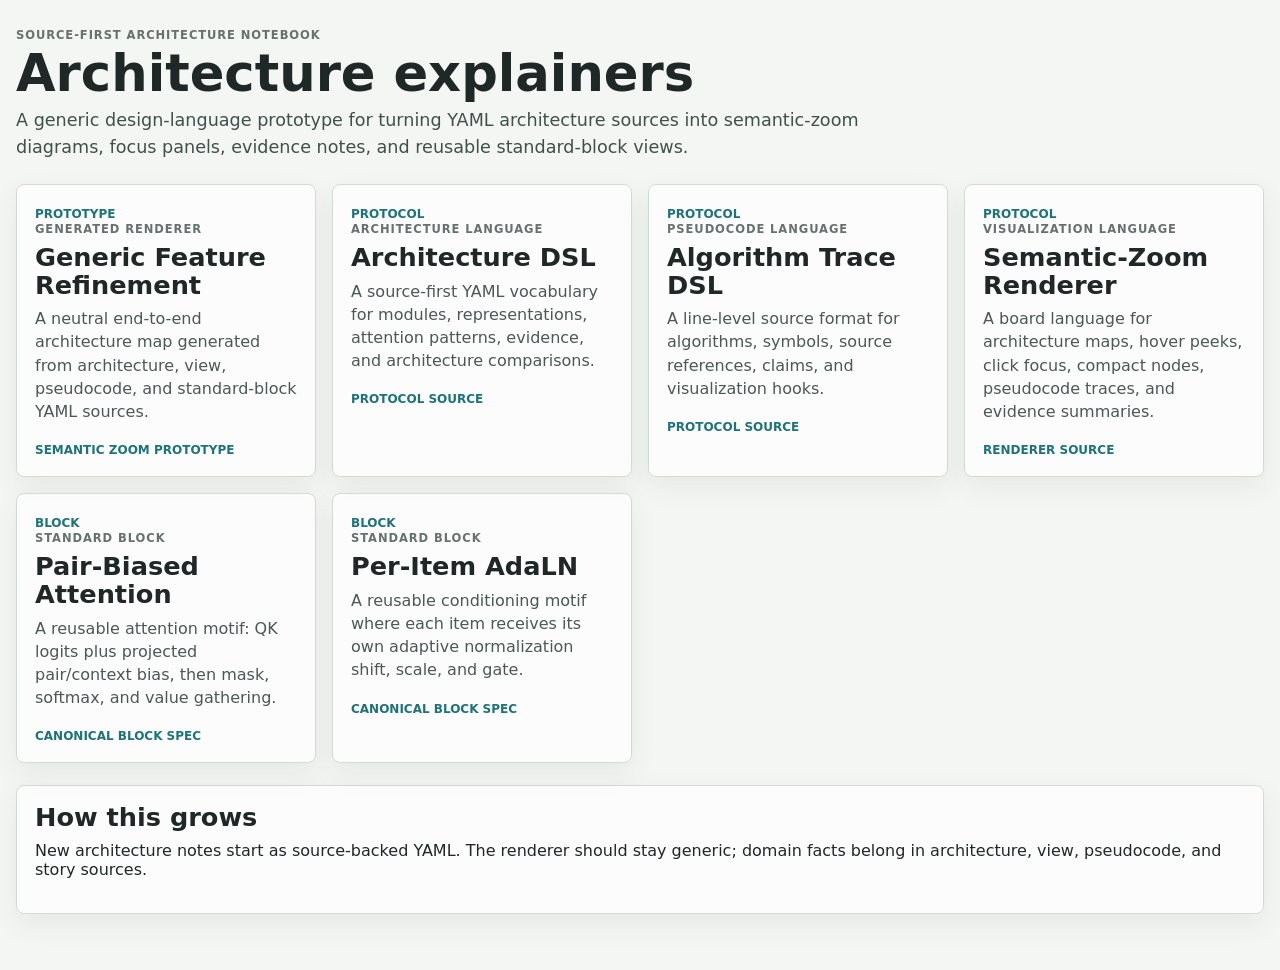
==== commit 5295af39: "Create generic architecture explainer Remove paper-specific bio architecture sources and replace the" ====
--- a/index.html
+++ b/index.html
@@ -3,31 +3,42 @@
   <head>
     <meta charset="utf-8" />
     <meta name="viewport" content="width=device-width, initial-scale=1" />
-    <title>AlphaFold Explainer - Story Index</title>
+    <title>Architecture Explainer</title>
     <link rel="stylesheet" href="./styles.css" />
   </head>
   <body class="landing-page">
     <main class="landing-shell">
       <header class="landing-header">
-        <p class="eyebrow">AlphaFold visual notebook</p>
-        <h1>Mechanism stories</h1>
+        <p class="eyebrow">Source-first architecture notebook</p>
+        <h1>Architecture explainers</h1>
         <p>
-          A small set of interactive explanations for architecture details that
-          are easy to confuse in prose: frames, pair bias, atom windows, and
-          diffusion-module data flow.
+          A generic design-language prototype for turning YAML architecture
+          sources into semantic-zoom diagrams, focus panels, evidence notes,
+          and reusable standard-block views.
         </p>
       </header>
 
-      <section class="story-grid" aria-label="Available stories">
+      <section class="story-grid" aria-label="Available pages">
+        <a class="story-card is-ready" href="./renderer/architecture/">
+          <span class="story-status">prototype</span>
+          <p class="eyebrow">Generated renderer</p>
+          <h2>Generic Feature Refinement</h2>
+          <p>
+            A neutral end-to-end architecture map generated from architecture,
+            view, pseudocode, and standard-block YAML sources.
+          </p>
+          <span class="story-meta">semantic zoom prototype</span>
+        </a>
+
         <a class="story-card is-ready" href="./protocol/architecture-language.md">
           <span class="story-status">protocol</span>
           <p class="eyebrow">Architecture language</p>
-          <h2>Protein Architecture DSL</h2>
+          <h2>Architecture DSL</h2>
           <p>
             A source-first YAML vocabulary for modules, representations,
             attention patterns, evidence, and architecture comparisons.
           </p>
-          <span class="story-meta">v0.1 - protocol source</span>
+          <span class="story-meta">protocol source</span>
         </a>
 
         <a class="story-card is-ready" href="./protocol/pseudocode-language.md">
@@ -35,56 +46,21 @@
           <p class="eyebrow">Pseudocode language</p>
           <h2>Algorithm Trace DSL</h2>
           <p>
-            A line-level source format for algorithms, symbols, exact source
+            A line-level source format for algorithms, symbols, source
             references, claims, and visualization hooks.
           </p>
-          <span class="story-meta">v0.1 - protocol source</span>
+          <span class="story-meta">protocol source</span>
         </a>
 
-        <a class="story-card is-ready" href="./protocol/protein-visualization-language.md">
+        <a class="story-card is-ready" href="./protocol/visualization-language.md">
           <span class="story-status">protocol</span>
           <p class="eyebrow">Visualization language</p>
-          <h2>Protein 2.5D Renderer</h2>
+          <h2>Semantic-Zoom Renderer</h2>
           <p>
-            A protein-aware view model: architecture maps, hover peeks, click
-            focus, pseudocode steppers, evidence traces, and optional geometry.
+            A board language for architecture maps, hover peeks, click focus,
+            compact nodes, pseudocode traces, and evidence summaries.
           </p>
-          <span class="story-meta">v0.1 - renderer architecture</span>
-        </a>
-
-        <a class="story-card is-ready" href="./renderer/esmfold2/">
-          <span class="story-status">prototype</span>
-          <p class="eyebrow">Generated renderer</p>
-          <h2>ESMFold2 Bird's-Eye View</h2>
-          <p>
-            A first coarse architecture map generated from the DSL: diffusion
-            conditioning, atom encoder, token transformer, atom decoder, and
-            semantic zoom into module internals.
-          </p>
-          <span class="story-meta">semantic zoom prototype</span>
-        </a>
-
-        <a class="story-card is-ready" href="./renderer/rfd3/">
-          <span class="story-status">prototype</span>
-          <p class="eyebrow">Generated renderer</p>
-          <h2>RFD3 Diffusion Module</h2>
-          <p>
-            A source-backed RFD3 board focused on atom14 slots, atom-level pair
-            bias, token pair refinement, and atom decoder scale transitions.
-          </p>
-          <span class="story-meta">semantic zoom prototype</span>
-        </a>
-
-        <a class="story-card is-ready" href="./renderer/genie3/">
-          <span class="story-status">prototype</span>
-          <p class="eyebrow">Generated renderer</p>
-          <h2>Genie3 Token-Frame Denoiser</h2>
-          <p>
-            A source-backed model map for sparse atom-token sidechains,
-            per-token Frenet frames, token-pair processing, and IPA frame
-            updates.
-          </p>
-          <span class="story-meta">semantic zoom prototype</span>
+          <span class="story-meta">renderer source</span>
         </a>
 
         <a class="story-card is-ready" href="./standard_blocks/pair-biased-attention.yaml">
@@ -92,74 +68,30 @@
           <p class="eyebrow">Standard block</p>
           <h2>Pair-Biased Attention</h2>
           <p>
-            A reusable attention motif: QK logits plus projected pair bias,
-            then mask, softmax, and value gathering.
+            A reusable attention motif: QK logits plus projected pair/context
+            bias, then mask, softmax, and value gathering.
           </p>
           <span class="story-meta">canonical block spec</span>
         </a>
 
-        <a class="story-card is-ready" href="./stories/ipa/">
-          <span class="story-status">available</span>
-          <p class="eyebrow">AlphaFold 2 structure module</p>
-          <h2>Algorithm 22: IPA</h2>
+        <a class="story-card is-ready" href="./standard_blocks/per-item-adaln-conditioning.yaml">
+          <span class="story-status">block</span>
+          <p class="eyebrow">Standard block</p>
+          <h2>Per-Item AdaLN</h2>
           <p>
-            Walk through scalar attention, pair bias, virtual point probes,
-            query-frame readout, and the boundary before BackboneUpdate.
+            A reusable conditioning motif where each item receives its own
+            adaptive normalization shift, scale, and gate.
           </p>
-          <span class="story-meta">13 steps - Three.js scene</span>
+          <span class="story-meta">canonical block spec</span>
         </a>
-
-        <a class="story-card is-ready" href="./stories/af3-diffusion-module/">
-          <span class="story-status">available</span>
-          <p class="eyebrow">AlphaFold 3 diffusion module</p>
-          <h2>Diffusion Module Map</h2>
-          <p>
-            Move from atom encoder, to token-level diffusion transformer, to
-            atom decoder, with drill-down links on each module.
-          </p>
-          <span class="story-meta">8 steps - module map</span>
-        </a>
-
-        <a class="story-card is-ready" href="./stories/af3-local-atom-attention/">
-          <span class="story-status">available</span>
-          <p class="eyebrow">AlphaFold 3 fine detail</p>
-          <h2>Local Atom Attention</h2>
-          <p>
-            Visualize why 32 query atoms read from a 128-atom local
-            key/value window, and what that looks like as an attention mask.
-          </p>
-          <span class="story-meta">10 steps - mask view</span>
-        </a>
-
-        <a class="story-card is-ready" href="./stories/esmfold2-pair-bias-boundary/">
-          <span class="story-status">note</span>
-          <p class="eyebrow">Biohub ESMFold2 architecture</p>
-          <h2>Diffusion Module</h2>
-          <p>
-            Record the four-stage scaffold, then drill into the pair-bias
-            boundary between atom-local and token-level attention.
-          </p>
-          <span class="story-meta">source note - no animation yet</span>
-        </a>
-
-        <article class="story-card is-planned">
-          <span class="story-status">planned</span>
-          <p class="eyebrow">AlphaFold 3 trunk</p>
-          <h2>Pairformer Directionality</h2>
-          <p>
-            Document how pair updates stay in the pair stream, pair biases
-            single attention, and single does not feed pair inside the stack.
-          </p>
-          <span class="story-meta">source note pending</span>
-        </article>
       </section>
 
       <section class="landing-notes" aria-label="Working pattern">
         <h2>How this grows</h2>
         <p>
-          Clarifications first become short source-backed story notes. When the
-          concept needs a picture, the note becomes a step in an interactive
-          page.
+          New architecture notes start as source-backed YAML. The renderer
+          should stay generic; domain facts belong in architecture, view,
+          pseudocode, and story sources.
         </p>
       </section>
     </main>
--- a/styles.css
+++ b/styles.css
@@ -1,16 +1,16 @@
 :root {
-  --bg: #f3f5f2;
-  --ink: #1d2424;
-  --muted: #63706d;
-  --panel: #fbfaf6;
+  --bg: #f4f6f4;
+  --ink: #202727;
+  --muted: #66726f;
+  --panel: #fbfaf7;
   --panel-strong: #ffffff;
-  --line: #cfd8d3;
-  --accent: #186c72;
-  --accent-2: #d05b3f;
-  --blue: #2a6fbb;
-  --red: #c14c3d;
-  --green: #16815f;
-  --amber: #c47b20;
+  --line: #d2dcd7;
+  --accent: #1d7378;
+  --accent-2: #cf5d45;
+  --blue: #336fb1;
+  --green: #18805f;
+  --amber: #b87a22;
+  --violet: #8b6fc3;
   --shadow: 0 18px 50px rgba(31, 37, 35, 0.14);
 }
 
@@ -20,12 +20,11 @@
 
 html,
 body {
-  height: 100%;
+  min-height: 100%;
 }
 
 body {
   margin: 0;
-  overflow: hidden;
   background: var(--bg);
   color: var(--ink);
   font-family:
@@ -33,85 +32,46 @@
     sans-serif;
 }
 
-body.landing-page {
-  min-height: 100%;
-  overflow: auto;
-}
-
-body.note-page {
-  min-height: 100%;
-  overflow: auto;
-}
-
 body.renderer-page {
   min-height: 100svh;
   overflow: hidden;
 }
 
-button,
-input,
-textarea {
+button {
   font: inherit;
 }
 
-.app-shell {
-  display: grid;
-  grid-template-columns: minmax(420px, 0.9fr) minmax(560px, 1.25fr);
-  height: 100vh;
-}
-
-.left-pane {
-  display: grid;
-  grid-template-rows: auto auto minmax(230px, 1fr) auto auto;
-  gap: 18px;
-  min-width: 0;
-  padding: 26px;
-  border-right: 1px solid var(--line);
-  background: linear-gradient(180deg, #f8faf7 0%, #eef2ec 100%);
-}
-
-.right-pane {
-  position: relative;
-  display: grid;
-  grid-template-rows: auto 1fr auto;
-  min-width: 0;
-  padding: 22px;
-  background: linear-gradient(135deg, #edf5f1 0%, #f7f3eb 52%, #ececf5 100%);
-}
-
-.story-header,
-.scene-toolbar,
-.scene-footer,
-.controls {
-  display: flex;
-  align-items: center;
-  justify-content: space-between;
-  gap: 16px;
-}
-
-.story-header-actions {
-  display: inline-flex;
-  align-items: center;
-  gap: 10px;
-}
-
-.story-home-link {
-  display: inline-flex;
-  align-items: center;
-  min-height: 36px;
-  padding: 8px 11px;
-  border: 1px solid var(--line);
-  border-radius: 8px;
-  background: rgba(255, 255, 255, 0.62);
-  color: var(--accent);
-  font-size: 0.78rem;
-  font-weight: 900;
-  text-decoration: none;
-}
-
-.story-home-link:hover {
-  border-color: var(--accent);
-  background: white;
+h1,
+h2,
+h3,
+p {
+  margin-top: 0;
+}
+
+h1 {
+  margin-bottom: 8px;
+  font-size: clamp(2.2rem, 4vw, 4.2rem);
+  line-height: 1.02;
+  letter-spacing: 0;
+}
+
+h2 {
+  margin-bottom: 9px;
+  font-size: clamp(1.35rem, 2vw, 2rem);
+  line-height: 1.08;
+  letter-spacing: 0;
+}
+
+h3 {
+  margin: 18px 0 8px;
+  font-size: 0.8rem;
+  letter-spacing: 0.08em;
+  text-transform: uppercase;
+  color: var(--muted);
+}
+
+code {
+  font-family: ui-monospace, SFMono-Regular, Menlo, Consolas, monospace;
 }
 
 .eyebrow {
@@ -123,1725 +83,385 @@
   text-transform: uppercase;
 }
 
-h1,
-h2,
-p {
-  margin-top: 0;
-}
-
-h1 {
-  margin-bottom: 0;
-  font-size: clamp(1.7rem, 3vw, 2.6rem);
-  line-height: 1.03;
-}
-
-h2 {
-  margin-bottom: 9px;
-  font-size: clamp(1.35rem, 2vw, 2rem);
-  line-height: 1.08;
-}
-
-.step-counter {
-  min-width: 78px;
+.landing-shell {
+  width: min(1500px, calc(100vw - 32px));
+  margin: 0 auto;
+  padding: 28px 0 56px;
+}
+
+.landing-header {
+  max-width: 900px;
+  margin-bottom: 24px;
+}
+
+.landing-header p:not(.eyebrow) {
+  max-width: 76ch;
+  color: #40504d;
+  font-size: 1.1rem;
+  line-height: 1.5;
+}
+
+.note-nav {
+  display: flex;
+  flex-wrap: wrap;
+  gap: 10px;
+  align-items: center;
+}
+
+.story-home-link {
+  display: inline-flex;
+  align-items: center;
+  min-height: 36px;
   padding: 8px 11px;
   border: 1px solid var(--line);
   border-radius: 8px;
-  background: rgba(255, 255, 255, 0.58);
-  color: var(--muted);
-  font-size: 0.86rem;
-  font-weight: 800;
-  text-align: center;
-}
-
-.step-copy {
-  min-height: 164px;
-}
-
-.phase {
-  margin-bottom: 8px;
+  background: rgba(255, 255, 255, 0.66);
   color: var(--accent);
   font-size: 0.78rem;
   font-weight: 900;
-  letter-spacing: 0.08em;
-  text-transform: uppercase;
-}
-
-#stepBody {
-  max-width: 66ch;
-  margin-bottom: 15px;
-  color: #35413f;
-  font-size: 1.02rem;
-  line-height: 1.55;
-}
-
-.equation {
-  display: inline-flex;
-  max-width: 100%;
-  padding: 10px 12px;
-  border: 1px solid #cfc7b6;
-  border-radius: 8px;
-  background: rgba(255, 255, 255, 0.7);
-  color: #212826;
-  font-family: ui-monospace, SFMono-Regular, Menlo, Consolas, monospace;
-  font-size: 0.96rem;
-  line-height: 1.4;
-  white-space: normal;
-}
-
-.code-panel,
-.inspect-panel {
-  min-width: 0;
-  border: 1px solid var(--line);
-  border-radius: 8px;
-  background: rgba(255, 255, 255, 0.7);
-  box-shadow: 0 8px 22px rgba(61, 55, 43, 0.06);
-}
-
-.panel-title {
-  display: flex;
-  align-items: center;
-  justify-content: space-between;
-  gap: 12px;
-  padding: 10px 12px;
-  border-bottom: 1px solid var(--line);
-  color: var(--muted);
-  font-size: 0.74rem;
-  font-weight: 900;
-  letter-spacing: 0.08em;
-  text-transform: uppercase;
-}
-
-.code-list {
-  height: 100%;
-  max-height: calc(100vh - 440px);
-  margin: 0;
-  overflow: auto;
-  padding: 8px 0;
-  counter-reset: code;
-  list-style: none;
-}
-
-.code-list li {
-  display: grid;
-  grid-template-columns: 34px 1fr;
-  gap: 10px;
-  padding: 7px 12px;
-  color: #67716f;
-  font-family: ui-monospace, SFMono-Regular, Menlo, Consolas, monospace;
-  font-size: 0.86rem;
-  line-height: 1.45;
-  overflow-wrap: anywhere;
-  transition:
-    background 180ms ease,
-    color 180ms ease,
-    border-color 180ms ease;
-}
-
-.code-list li::before {
-  counter-increment: code;
-  content: counter(code);
-  color: #9a9284;
-  text-align: right;
-}
-
-.code-list li.active {
-  border-left: 3px solid var(--accent);
-  background: rgba(24, 108, 114, 0.1);
-  color: #172321;
-}
-
-.code-list li.dim {
-  opacity: 0.48;
-}
-
-.inspect-panel {
-  align-self: end;
-}
-
-.inspect-panel dl {
-  display: grid;
-  grid-template-columns: 130px 1fr;
-  gap: 8px 14px;
-  margin: 0;
-  padding: 12px;
-}
-
-.inspect-panel dt {
-  color: var(--muted);
-  font-size: 0.78rem;
-  font-weight: 900;
-}
-
-.inspect-panel dd {
-  min-width: 0;
-  margin: 0;
-  color: #25302e;
-  font-family: ui-monospace, SFMono-Regular, Menlo, Consolas, monospace;
-  font-size: 0.82rem;
-  overflow-wrap: anywhere;
-}
-
-.controls {
-  padding-top: 4px;
-}
-
-.controls button {
-  display: inline-grid;
-  width: 44px;
-  height: 44px;
-  place-items: center;
-  border: 1px solid #bbb29f;
-  border-radius: 8px;
-  background: #fffaf0;
-  color: var(--ink);
-  cursor: pointer;
-  font-size: 1.28rem;
-  font-weight: 900;
-  transition:
-    transform 130ms ease,
-    background 130ms ease,
-    border-color 130ms ease;
-}
-
-.controls button:hover {
+  text-decoration: none;
+}
+
+.story-home-link:hover {
   border-color: var(--accent);
   background: white;
-  transform: translateY(-1px);
-}
-
-.controls button:disabled {
-  opacity: 0.35;
-  cursor: not-allowed;
-  transform: none;
-}
-
-.progress-track {
-  display: flex;
-  align-items: center;
-  gap: 7px;
-  flex: 1;
-}
-
-.progress-dot {
-  height: 8px;
-  flex: 1;
-  min-width: 18px;
-  border: 0;
-  border-radius: 999px;
-  background: rgba(87, 98, 95, 0.2);
-  cursor: pointer;
-}
-
-.progress-dot.active {
-  background: var(--accent);
-}
-
-.scene-toolbar {
-  position: relative;
-  z-index: 2;
-}
-
-.scene-toolbar h2 {
-  margin-bottom: 0;
-  font-size: 1.28rem;
-}
-
-.legend {
-  display: flex;
-  flex-wrap: wrap;
-  justify-content: flex-end;
-  gap: 8px 13px;
-  max-width: 420px;
-  color: #46534f;
-  font-size: 0.78rem;
-  font-weight: 800;
-}
-
-.legend span {
+}
+
+.story-grid {
+  display: grid;
+  grid-template-columns: repeat(auto-fit, minmax(270px, 1fr));
+  gap: 16px;
+}
+
+.story-card,
+.landing-notes {
+  display: block;
+  min-height: 210px;
+  padding: 18px;
+  border: 1px solid var(--line);
+  border-radius: 8px;
+  background: rgba(255, 255, 255, 0.72);
+  color: inherit;
+  text-decoration: none;
+  box-shadow: 0 10px 28px rgba(43, 51, 48, 0.07);
+}
+
+.story-card:hover {
+  border-color: rgba(29, 115, 120, 0.55);
+  background: white;
+}
+
+.story-status,
+.story-meta {
   display: inline-flex;
-  align-items: center;
-  gap: 6px;
-}
-
-.legend-dot {
-  display: inline-block;
-  width: 9px;
-  height: 9px;
-  border-radius: 50%;
-}
-
-.residue-i {
-  background: var(--blue);
-}
-
-.residue-j {
-  background: var(--red);
-}
-
-.probe-q {
-  background: var(--green);
-}
-
-.probe-k {
-  background: var(--amber);
-}
-
-.probe-v {
-  background: #6d63b8;
-}
-
-.atom-query {
-  background: var(--accent-2);
-}
-
-.atom-key {
-  background: var(--blue);
-}
-
-.atom-mask {
-  background: #2b8b92;
-}
-
-.atom-overlap {
-  background: #7f63b8;
-}
-
-.scene-stage {
-  position: relative;
-  width: 100%;
-  height: 100%;
-  min-height: 360px;
-  margin: 14px 0;
-  overflow: hidden;
-  border: 1px solid rgba(116, 108, 91, 0.34);
-  border-radius: 8px;
-  background: rgba(255, 255, 255, 0.42);
-  box-shadow: var(--shadow);
-}
-
-#sceneCanvas {
-  display: block;
-  width: 100%;
-  height: 100%;
-  cursor: grab;
-  touch-action: none;
-  user-select: none;
-}
-
-#sceneCanvas.is-dragging {
-  cursor: grabbing;
-}
-
-#maskCanvas {
-  display: block;
-  width: 100%;
-  height: 100%;
-}
-
-.scene-overlay {
-  position: absolute;
-  inset: 0;
-  pointer-events: none;
-}
-
-.scene-card {
-  position: absolute;
-  min-width: 170px;
-  padding: 12px;
-  border: 1px solid rgba(90, 100, 96, 0.24);
-  border-radius: 8px;
-  background: rgba(255, 255, 255, 0.84);
-  box-shadow: 0 10px 28px rgba(35, 41, 39, 0.12);
-  color: #273330;
-  font-size: 0.78rem;
-  font-weight: 800;
-}
-
-.scene-card strong {
-  display: block;
-  margin-bottom: 8px;
-  color: var(--ink);
-  font-size: 0.74rem;
-  letter-spacing: 0.06em;
-  text-transform: uppercase;
-}
-
-.local-inset {
-  left: 22px;
-  top: 58px;
-  width: 218px;
-}
-
-.local-grid {
-  position: relative;
-  width: 170px;
-  height: 112px;
-  margin-top: 6px;
-  background-image:
-    linear-gradient(rgba(74, 82, 78, 0.12) 1px, transparent 1px),
-    linear-gradient(90deg, rgba(74, 82, 78, 0.12) 1px, transparent 1px);
-  background-size: 22px 22px;
-}
-
-.local-axis {
-  position: absolute;
-  left: 34px;
-  top: 78px;
-  height: 2px;
-  transform-origin: left center;
-}
-
-.local-axis.x {
-  width: 112px;
-  background: var(--red);
-}
-
-.local-axis.y {
-  width: 92px;
-  background: var(--green);
-  transform: rotate(-90deg);
-}
-
-.local-axis.z {
-  width: 72px;
-  background: var(--blue);
-  transform: rotate(37deg);
-}
-
-.local-origin {
-  position: absolute;
-  left: 29px;
-  top: 73px;
-  width: 10px;
-  height: 10px;
-  border-radius: 50%;
-  background: var(--blue);
-}
-
-.local-probe {
-  position: absolute;
-  width: 13px;
-  height: 13px;
-  border-radius: 50%;
-}
-
-.local-probe::before {
-  content: "";
-  position: absolute;
-  right: 8px;
-  top: 6px;
-  width: 82px;
-  border-top: 2px dashed currentColor;
-  transform: rotate(148deg);
-  transform-origin: right center;
-}
-
-.local-probe.q {
-  left: 104px;
-  top: 30px;
-  color: var(--green);
-  background: var(--green);
-}
-
-.local-probe.k {
-  left: 126px;
-  top: 66px;
-  color: var(--amber);
-  background: var(--amber);
-}
-
-.local-probe.v {
-  left: 82px;
-  top: 86px;
-  color: #6d63b8;
-  background: #6d63b8;
-}
-
-.logit-card,
-.pair-card {
-  left: 22px;
-  top: 58px;
-}
-
-.logit-card span,
-.softmax-card span,
-.pair-card span,
-.local-output-card span {
-  display: flex;
-  align-items: center;
-  gap: 8px;
-  margin-top: 7px;
-}
-
-.term-dot {
-  width: 12px;
-  height: 12px;
-  border-radius: 4px;
-  background: var(--accent);
-}
-
-.softmax-card {
-  right: 24px;
-  bottom: 28px;
-}
-
-.softmax-bars {
-  display: flex;
-  align-items: end;
-  gap: 12px;
-  height: 106px;
-  margin-top: 10px;
-}
-
-.softmax-card .softmax-entry {
-  display: grid;
-  grid-template-rows: 1fr auto auto;
-  justify-items: center;
-  min-width: 34px;
-  color: #33403d;
-  font-size: 0.7rem;
-  font-style: normal;
-}
-
-.softmax-entry i {
-  align-self: end;
-  display: block;
-  width: 18px;
-  border-radius: 4px 4px 0 0;
-}
-
-.softmax-entry b,
-.softmax-entry em {
-  font-size: 0.68rem;
-  font-style: normal;
-}
-
-.scalar-card {
-  right: 24px;
-  top: 64px;
-  width: 232px;
-}
-
-.mini-vector {
-  display: flex;
-  align-items: end;
-  gap: 8px;
-  height: 54px;
+  color: var(--accent);
+  font-size: 0.75rem;
+  font-weight: 900;
+  text-transform: uppercase;
+}
+
+.story-card h2 {
   margin: 8px 0;
 }
 
-.mini-vector i {
-  display: block;
-  width: 18px;
-  border-radius: 4px 4px 0 0;
-  background: var(--accent);
-}
-
-.mini-vector i:nth-child(odd) {
-  background: #8f9ba0;
-}
-
-.local-output-card {
-  left: 22px;
-  bottom: 28px;
-}
-
-.concat-card {
-  right: 24px;
-  top: 64px;
-  width: 242px;
-}
-
-.dimension-row,
-.dimension-total {
+.story-card p:not(.eyebrow) {
+  color: #4b5855;
+  line-height: 1.45;
+}
+
+.landing-notes {
+  min-height: 0;
+  margin-top: 22px;
+}
+
+.renderer-shell {
+  width: min(100vw - 24px, 1880px);
+  margin: 0 auto;
+  padding: 18px 0;
+}
+
+.renderer-header {
   display: flex;
   justify-content: space-between;
-  gap: 18px;
-  padding: 6px 0;
-  border-bottom: 1px solid rgba(90, 100, 96, 0.16);
-}
-
-.dimension-total {
-  margin-top: 5px;
-  border-bottom: 0;
-  color: var(--accent);
-  font-weight: 900;
-}
-
-.atom-story .left-pane {
-  background: linear-gradient(180deg, #f8faf7 0%, #edf1f3 100%);
-}
-
-.atom-story .right-pane {
-  background: linear-gradient(135deg, #eef5f1 0%, #f7f4eb 56%, #eceef6 100%);
-}
-
-.diffusion-story .left-pane {
-  background: linear-gradient(180deg, #f8faf7 0%, #eef1ec 100%);
-}
-
-.diffusion-story .right-pane {
-  background: linear-gradient(135deg, #eef5f1 0%, #f8f4ec 58%, #eceef6 100%);
-}
-
-.mask-stage {
-  background:
-    linear-gradient(rgba(255, 255, 255, 0.78), rgba(255, 255, 255, 0.78)),
-    linear-gradient(135deg, rgba(24, 108, 114, 0.08), rgba(42, 111, 187, 0.08));
-}
-
-.atom-size-card,
-.atom-overlap-card,
-.atom-padding-card,
-.atom-softmax-card,
-.atom-depth-card {
-  display: grid;
-  gap: 7px;
-}
-
-.atom-size-card {
-  left: 22px;
-  top: 58px;
-}
-
-.atom-overlap-card,
-.atom-padding-card,
-.atom-depth-card {
-  left: 22px;
-  bottom: 28px;
-}
-
-.atom-softmax-card {
-  right: 24px;
-  bottom: 28px;
-  width: 238px;
-}
-
-.atom-size-card span,
-.atom-overlap-card span,
-.atom-padding-card span,
-.atom-depth-card span {
-  color: #2e3a37;
-  font-family: ui-monospace, SFMono-Regular, Menlo, Consolas, monospace;
-  font-size: 0.78rem;
-}
-
-.atom-weights i {
-  background: #16815f;
-}
-
-.atom-weights i:nth-child(odd) {
-  background: rgba(22, 129, 95, 0.42);
-}
-
-.token-core-dot {
-  background: #d05b3f;
-}
-
-.module-stage {
-  display: grid;
-  grid-template-rows: 1fr auto;
-  gap: 16px;
-  padding: 18px;
-}
-
-.module-map {
-  display: grid;
-  grid-template-columns: minmax(190px, 1fr) minmax(82px, 0.32fr) minmax(190px, 1fr) minmax(82px, 0.32fr) minmax(190px, 1fr);
-  align-items: stretch;
-  gap: 12px;
-  min-height: 320px;
-}
-
-.module-node {
-  display: grid;
-  grid-template-rows: auto 1fr auto auto;
-  gap: 11px;
-  min-width: 0;
-  padding: 18px;
-  border: 1px solid rgba(99, 112, 109, 0.34);
-  border-radius: 8px;
-  background: rgba(255, 255, 255, 0.72);
-  box-shadow: 0 12px 28px rgba(35, 41, 39, 0.08);
-  color: var(--ink);
-  cursor: pointer;
-  text-align: left;
-  transition:
-    border-color 150ms ease,
-    box-shadow 150ms ease,
-    transform 150ms ease,
-    background 150ms ease;
-}
-
-.module-node:hover,
-.module-node.active {
-  border-color: var(--accent);
-  background: rgba(255, 255, 255, 0.9);
-  box-shadow: 0 18px 38px rgba(35, 41, 39, 0.14);
-  transform: translateY(-2px);
-}
-
-.module-node.primary-active {
-  outline: 3px solid rgba(24, 108, 114, 0.18);
-}
-
-.atom-node {
-  border-top: 5px solid #2b8b92;
-}
-
-.token-node {
-  border-top: 5px solid var(--accent-2);
-}
-
-.module-label {
-  color: var(--ink);
-  font-size: clamp(1rem, 1.8vw, 1.28rem);
-  font-weight: 900;
-  line-height: 1.08;
-  overflow-wrap: anywhere;
-}
-
-.module-scale {
-  color: #3b4845;
-  font-size: 0.92rem;
-  font-weight: 750;
-  line-height: 1.35;
-}
-
-.module-spec {
-  display: inline-flex;
-  width: fit-content;
-  max-width: 100%;
-  padding: 8px 10px;
-  border: 1px solid rgba(99, 112, 109, 0.24);
-  border-radius: 8px;
-  background: rgba(255, 255, 255, 0.72);
-  color: #26312f;
-  font-family: ui-monospace, SFMono-Regular, Menlo, Consolas, monospace;
-  font-size: 0.8rem;
-  font-weight: 900;
-  overflow-wrap: anywhere;
-}
-
-.module-link {
-  color: var(--accent);
-  font-size: 0.74rem;
-  font-weight: 900;
-  letter-spacing: 0.05em;
-  text-transform: uppercase;
-}
-
-.module-link.is-muted {
-  color: var(--muted);
-}
-
-.module-arrow {
-  position: relative;
-  display: grid;
-  place-items: center;
-  min-width: 0;
-  color: var(--muted);
-  font-size: 0.72rem;
-  font-weight: 900;
-  letter-spacing: 0.04em;
-  text-align: center;
-  text-transform: uppercase;
-}
-
-.module-arrow::before {
-  content: "";
-  position: absolute;
-  left: 5px;
-  right: 5px;
-  top: 50%;
-  height: 3px;
-  border-radius: 999px;
-  background: rgba(24, 108, 114, 0.38);
-}
-
-.module-arrow::after {
-  content: "";
-  position: absolute;
-  right: 0;
-  top: calc(50% - 7px);
-  border-bottom: 8px solid transparent;
-  border-left: 12px solid rgba(24, 108, 114, 0.56);
-  border-top: 8px solid transparent;
-}
-
-.module-arrow span {
-  position: relative;
-  max-width: 90px;
-  padding: 5px 7px;
-  border: 1px solid rgba(99, 112, 109, 0.22);
-  border-radius: 8px;
-  background: rgba(255, 255, 255, 0.82);
-}
-
-.module-detail-card {
-  display: grid;
-  grid-template-columns: 1fr auto;
-  gap: 8px 18px;
-  align-items: end;
-  padding: 16px;
-  border: 1px solid rgba(99, 112, 109, 0.28);
-  border-radius: 8px;
-  background: rgba(255, 255, 255, 0.84);
-  box-shadow: 0 10px 28px rgba(35, 41, 39, 0.1);
-}
-
-.module-detail-card .eyebrow {
-  grid-column: 1 / -1;
-  margin-bottom: 0;
-}
-
-.module-detail-card h3 {
-  margin: 0;
-  color: var(--ink);
-  font-size: 1.18rem;
-}
-
-.module-detail-card p {
-  grid-column: 1;
-  margin: 0;
-  color: #3b4845;
-  line-height: 1.48;
-}
-
-.module-detail-card a {
-  grid-column: 2;
-  grid-row: 2 / span 2;
-  align-self: center;
-  justify-self: end;
-  padding: 9px 11px;
-  border: 1px solid var(--accent);
-  border-radius: 8px;
-  background: #fffaf0;
-  color: var(--accent);
-  font-size: 0.78rem;
-  font-weight: 900;
-  text-decoration: none;
-}
-
-.module-detail-card a:hover {
-  background: white;
-}
-
-.module-detail-card a.is-disabled {
-  border-color: rgba(99, 112, 109, 0.28);
-  color: var(--muted);
-  cursor: not-allowed;
-}
-
-.scene-footer {
-  min-height: 42px;
-  color: #33403d;
-  font-size: 0.94rem;
-  line-height: 1.4;
-}
-
-.key-hints {
-  display: inline-flex;
-  gap: 6px;
-}
-
-kbd {
-  display: inline-grid;
-  min-width: 30px;
-  height: 28px;
-  place-items: center;
-  border: 1px solid #b9af9d;
-  border-bottom-width: 2px;
-  border-radius: 6px;
-  background: rgba(255, 255, 255, 0.7);
-  color: #26312f;
-  font-size: 0.8rem;
-  font-weight: 900;
-}
-
-.landing-shell {
-  width: min(1180px, calc(100% - 40px));
-  margin: 0 auto;
-  padding: 42px 0 54px;
-}
-
-.landing-header {
-  max-width: 760px;
-  margin-bottom: 28px;
-}
-
-.landing-header h1 {
-  margin-bottom: 12px;
-  font-size: clamp(2.2rem, 6vw, 4.8rem);
-  line-height: 0.96;
-}
-
-.landing-header p:last-child {
-  max-width: 70ch;
-  margin-bottom: 0;
-  color: #35413f;
-  font-size: 1.05rem;
-  line-height: 1.58;
-}
-
-.story-grid {
-  display: grid;
-  grid-template-columns: repeat(2, minmax(0, 1fr));
-  gap: 14px;
-}
-
-.story-card {
-  position: relative;
-  display: flex;
-  min-height: 248px;
-  flex-direction: column;
-  justify-content: space-between;
-  padding: 20px;
-  border: 1px solid var(--line);
-  border-radius: 8px;
-  background: rgba(255, 255, 255, 0.72);
-  box-shadow: 0 12px 30px rgba(35, 41, 39, 0.08);
-  color: inherit;
-  text-decoration: none;
-}
-
-.story-card.is-ready {
-  cursor: pointer;
-  transition:
-    transform 150ms ease,
-    border-color 150ms ease,
-    box-shadow 150ms ease;
-}
-
-.story-card.is-ready:hover {
-  border-color: var(--accent);
-  box-shadow: 0 18px 38px rgba(35, 41, 39, 0.14);
-  transform: translateY(-2px);
-}
-
-.story-card.is-planned {
-  background: rgba(255, 255, 255, 0.44);
-  color: #56635f;
-}
-
-.story-card h2 {
-  margin-bottom: 10px;
-  font-size: 1.5rem;
-}
-
-.story-card p:not(.eyebrow) {
-  color: #3b4845;
-  line-height: 1.52;
-}
-
-.story-card.is-planned p:not(.eyebrow) {
-  color: #63706d;
-}
-
-.story-status {
-  position: absolute;
-  right: 16px;
-  top: 16px;
-  padding: 5px 8px;
-  border: 1px solid rgba(99, 112, 109, 0.26);
-  border-radius: 8px;
-  background: rgba(255, 255, 255, 0.72);
-  color: var(--muted);
-  font-size: 0.68rem;
-  font-weight: 900;
-  letter-spacing: 0.06em;
-  text-transform: uppercase;
-}
-
-.story-card.is-ready .story-status {
-  color: var(--accent);
-}
-
-.story-meta {
-  color: var(--muted);
-  font-size: 0.78rem;
-  font-weight: 900;
-  letter-spacing: 0.04em;
-  text-transform: uppercase;
-}
-
-.landing-notes {
-  max-width: 760px;
-  margin-top: 22px;
-  padding: 18px 0 0;
-  border-top: 1px solid var(--line);
-}
-
-.landing-notes h2 {
-  margin-bottom: 8px;
-  font-size: 1.24rem;
-}
-
-.landing-notes p {
-  color: #3b4845;
-  line-height: 1.56;
-}
-
-.note-shell {
-  width: min(1120px, calc(100% - 40px));
-  margin: 0 auto;
-  padding: 34px 0 54px;
-}
-
-.note-header {
-  display: grid;
-  grid-template-columns: minmax(0, 1fr) auto;
-  gap: 22px;
-  align-items: start;
-  margin-bottom: 20px;
-}
-
-.note-header h1 {
-  margin-bottom: 12px;
-  font-size: clamp(2rem, 5vw, 4.2rem);
-}
-
-.note-header p:last-child {
+  gap: 24px;
+  align-items: flex-start;
+  margin-bottom: 18px;
+}
+
+.renderer-header h1 {
+  font-size: clamp(2.4rem, 4.5vw, 4.6rem);
+}
+
+.renderer-header p:not(.eyebrow) {
   max-width: 78ch;
   margin-bottom: 0;
-  color: #35413f;
-  font-size: 1.04rem;
-  line-height: 1.58;
-}
-
-.note-nav {
-  display: inline-flex;
-  flex-wrap: wrap;
-  justify-content: flex-end;
-  gap: 10px;
-}
-
-.note-verdict,
-.note-next {
-  padding: 18px;
-  border: 1px solid var(--line);
-  border-radius: 8px;
-  background: rgba(255, 255, 255, 0.74);
-  box-shadow: 0 12px 30px rgba(35, 41, 39, 0.08);
-}
-
-.note-verdict {
-  margin-bottom: 14px;
-}
-
-.note-verdict h2,
-.note-next h2 {
-  margin-bottom: 10px;
-  font-size: 1.36rem;
-}
-
-.note-verdict p,
-.note-next p {
-  max-width: 84ch;
-  margin-bottom: 0;
-  color: #3b4845;
-  line-height: 1.58;
-}
-
-.evidence-grid {
-  display: grid;
-  grid-template-columns: repeat(2, minmax(0, 1fr));
-  gap: 14px;
-  margin: 14px 0;
-}
-
-.evidence-card {
-  min-width: 0;
-  padding: 16px;
-  border: 1px solid var(--line);
-  border-radius: 8px;
-  background: rgba(255, 255, 255, 0.66);
-  box-shadow: 0 10px 24px rgba(35, 41, 39, 0.07);
-}
-
-.evidence-card h2 {
-  margin-bottom: 9px;
-  font-size: 1.14rem;
-}
-
-.evidence-card p {
-  color: #3b4845;
-  line-height: 1.52;
-}
-
-.evidence-card code {
-  display: block;
-  padding: 9px 10px;
-  border: 1px solid rgba(99, 112, 109, 0.22);
-  border-radius: 8px;
-  background: rgba(255, 255, 255, 0.74);
-  color: #25302e;
-  font-family: ui-monospace, SFMono-Regular, Menlo, Consolas, monospace;
-  font-size: 0.78rem;
-  overflow-wrap: anywhere;
-}
-
-.note-flow {
-  display: grid;
-  grid-template-columns: minmax(220px, 1fr) minmax(120px, 0.34fr) minmax(220px, 1fr);
-  gap: 14px;
-  align-items: stretch;
-  margin-bottom: 14px;
-}
-
-.note-flow-chain {
-  grid-template-columns:
-    minmax(170px, 1fr) minmax(88px, 0.42fr)
-    minmax(170px, 1fr) minmax(88px, 0.42fr)
-    minmax(170px, 1fr) minmax(88px, 0.42fr)
-    minmax(170px, 1fr);
-}
-
-.flow-node {
-  display: grid;
-  gap: 8px;
-  padding: 18px;
-  border: 1px solid rgba(99, 112, 109, 0.32);
-  border-radius: 8px;
-  background: rgba(255, 255, 255, 0.72);
-  box-shadow: 0 10px 24px rgba(35, 41, 39, 0.08);
-}
-
-.flow-node span {
-  color: var(--muted);
-  font-size: 0.76rem;
-  font-weight: 900;
-  letter-spacing: 0.06em;
-  text-transform: uppercase;
-}
-
-.flow-node strong {
-  color: var(--ink);
-  font-size: 1.18rem;
-}
-
-.flow-node em {
-  color: var(--accent);
-  font-style: normal;
-  font-weight: 900;
-}
-
-.flow-arrow-note {
-  display: grid;
-  place-items: center;
-  min-height: 92px;
-  color: var(--muted);
-  font-size: 0.76rem;
-  font-weight: 900;
-  letter-spacing: 0.05em;
-  text-align: center;
-  text-transform: uppercase;
-}
-
-.renderer-shell {
-  display: grid;
-  grid-template-rows: auto minmax(0, 1fr);
-  width: calc(100vw - 32px);
-  min-height: 100svh;
-  margin: 0 auto;
-  padding: 18px 0 22px;
-}
-
-.renderer-header {
-  display: grid;
-  grid-template-columns: minmax(0, 1fr) auto;
-  gap: 20px;
-  align-items: start;
-  margin-bottom: 14px;
-}
-
-.renderer-header h1 {
-  max-width: none;
-  margin-bottom: 8px;
-  font-size: clamp(2rem, 3.4vw, 4.2rem);
-}
-
-.renderer-header p:last-child {
-  max-width: 86ch;
-  margin-bottom: 0;
-  color: #35413f;
-  line-height: 1.56;
+  color: #43504d;
+  font-size: 1.05rem;
+  line-height: 1.45;
 }
 
 .renderer-grid {
   display: grid;
-  grid-template-columns: minmax(0, 1fr);
-  grid-template-rows: clamp(760px, calc(100svh - 220px), 1040px) minmax(260px, 420px);
-  gap: 14px;
-  align-items: stretch;
-  height: auto;
-  min-height: 0;
-  overflow: visible;
+  grid-template-columns: minmax(0, 1fr) 440px;
+  gap: 16px;
+  height: calc(100svh - 162px);
+  min-height: 560px;
 }
 
 .architecture-canvas {
   position: relative;
-  height: 100%;
-  min-height: 0;
+  min-width: 0;
   overflow: hidden;
   border: 1px solid var(--line);
   border-radius: 8px;
-  background:
-    linear-gradient(rgba(255, 255, 255, 0.74), rgba(255, 255, 255, 0.74)),
-    linear-gradient(135deg, rgba(24, 108, 114, 0.08), rgba(208, 91, 63, 0.06));
-  box-shadow: var(--shadow);
+  background: linear-gradient(180deg, #f7f7fa 0%, #f7f4ef 56%, #eef6f4 100%);
   cursor: grab;
-  touch-action: none;
 }
 
 .architecture-canvas.is-panning {
   cursor: grabbing;
 }
 
-.architecture-canvas.is-abstract-board .scale-lane {
-  display: none;
-}
-
-.architecture-canvas.is-abstract-board .board-breadcrumbs {
-  left: 64px;
-}
-
-.architecture-canvas.is-abstract-board .module-layer,
-.architecture-canvas.is-abstract-board .edge-layer {
-  inset: 58px 64px 44px;
-}
-
-.board-breadcrumbs {
+.module-layer {
   position: absolute;
-  left: 118px;
-  right: 34px;
-  top: 12px;
-  z-index: 4;
-  display: flex;
-  flex-wrap: wrap;
-  gap: 8px;
-  align-items: center;
-}
-
-.breadcrumb-node {
-  min-height: 30px;
-  padding: 6px 9px;
-  border: 1px solid rgba(99, 112, 109, 0.24);
-  border-radius: 8px;
-  background: rgba(255, 255, 255, 0.74);
-  color: var(--accent);
-  cursor: pointer;
-  font-size: 0.72rem;
-  font-weight: 900;
-  letter-spacing: 0.04em;
-  text-transform: uppercase;
-}
-
-.breadcrumb-node::after {
-  content: ">";
-  margin-left: 8px;
-  color: var(--muted);
-}
-
-.breadcrumb-node:last-child::after {
-  content: "";
-  margin-left: 0;
-}
-
-.breadcrumb-node:disabled {
-  color: var(--ink);
-  cursor: default;
+  inset: 32px 32px 26px;
+  z-index: 2;
+  display: grid;
+  grid-template-columns: repeat(var(--board-columns, 5), minmax(148px, 1fr));
+  grid-template-rows: repeat(var(--board-rows, 4), minmax(112px, 1fr));
+  gap: 16px;
+  transform-origin: 0 0;
+}
+
+.edge-layer {
+  position: absolute;
+  inset: 32px 32px 26px;
+  z-index: 3;
+  width: calc(100% - 64px);
+  height: calc(100% - 58px);
+  overflow: visible;
+  pointer-events: none;
+  transform-origin: 0 0;
 }
 
 .scale-lane {
   position: absolute;
   left: 0;
   right: 0;
+  border-top: 1px solid rgba(50, 63, 59, 0.08);
+  pointer-events: none;
+}
+
+.scale-lane span {
+  position: absolute;
+  left: 20px;
+  top: 10px;
+  padding: 4px 9px;
+  border: 1px solid rgba(95, 108, 103, 0.18);
+  border-radius: 8px;
+  background: rgba(255, 255, 255, 0.72);
+  color: #7a8581;
+  font-size: 0.78rem;
+  font-weight: 900;
+  letter-spacing: 0.05em;
+  text-transform: uppercase;
+}
+
+.architecture-canvas.is-abstract-board .scale-lane {
+  display: none;
+}
+
+.lane-pair {
+  top: 0;
+  bottom: 72%;
+}
+
+.lane-item {
+  top: 28%;
+  bottom: 44%;
+}
+
+.lane-group {
+  top: 56%;
+  bottom: 18%;
+}
+
+.lane-output {
+  top: 82%;
+  bottom: 0;
+}
+
+.arch-node,
+.arch-rep {
+  position: relative;
+  z-index: 4;
+  align-self: center;
+  justify-self: center;
+  width: min(100%, 220px);
+  min-height: 112px;
+  padding: 14px;
+  border: 1px solid var(--line);
+  border-top: 5px solid var(--accent);
+  border-radius: 8px;
+  background: rgba(255, 255, 255, 0.9);
+  color: var(--ink);
+  box-shadow: 0 14px 34px rgba(35, 43, 40, 0.1);
+  text-align: left;
+}
+
+.arch-node {
+  cursor: pointer;
+}
+
+.arch-node:hover,
+.arch-node.is-focused {
+  border-color: rgba(29, 115, 120, 0.5);
+  background: white;
+}
+
+.arch-node strong,
+.arch-rep strong {
+  display: block;
+  margin: 5px 0 4px;
+  font-size: 1rem;
+  line-height: 1.08;
+  overflow-wrap: anywhere;
+}
+
+.arch-role,
+.arch-spec,
+.arch-rep em {
+  display: block;
+  color: #4d5c59;
+  font-size: 0.82rem;
+  line-height: 1.3;
+}
+
+.arch-spec,
+.arch-rep code {
+  margin-top: 8px;
+  font-family: ui-monospace, SFMono-Regular, Menlo, Consolas, monospace;
+  font-size: 0.76rem;
+  overflow-wrap: anywhere;
+}
+
+.arch-kind,
+.arch-repeat,
+.arch-rep > span,
+.arch-badges i {
+  display: inline-flex;
+  align-items: center;
+  padding: 3px 6px;
+  border: 1px solid rgba(111, 122, 118, 0.16);
+  border-radius: 7px;
+  background: rgba(255, 255, 255, 0.7);
+  color: #71807b;
+  font-size: 0.66rem;
+  font-style: normal;
+  font-weight: 900;
+  letter-spacing: 0.04em;
+  text-transform: uppercase;
+}
+
+.arch-node-top {
   display: flex;
   align-items: center;
-  height: 25%;
-  min-height: 0;
-  border-bottom: 1px solid rgba(99, 112, 109, 0.18);
-  color: rgba(45, 57, 54, 0.58);
-  font-size: 0.76rem;
-  font-weight: 900;
-  letter-spacing: 0.08em;
-  text-transform: uppercase;
-}
-
-.scale-lane span {
-  margin-left: 18px;
-  padding: 5px 8px;
-  border: 1px solid rgba(99, 112, 109, 0.2);
-  border-radius: 8px;
-  background: rgba(255, 255, 255, 0.64);
-}
-
-.lane-token-pair {
-  top: 0;
-  background: rgba(127, 99, 184, 0.05);
-}
-
-.lane-token {
-  top: 25%;
-  background: rgba(208, 91, 63, 0.055);
-}
-
-.lane-atom {
-  top: 50%;
-  background: rgba(43, 139, 146, 0.06);
-}
-
-.lane-coordinate {
-  top: 75%;
-  background: rgba(22, 129, 95, 0.045);
-}
-
-.module-layer {
-  position: absolute;
-  inset: 58px 34px 30px 118px;
-  z-index: 2;
-  display: grid;
-  grid-template-columns: repeat(var(--board-columns, 5), minmax(150px, 1fr));
-  grid-template-rows: repeat(var(--board-rows, 4), minmax(118px, 1fr));
-  gap: clamp(16px, 1.8vh, 24px) clamp(18px, 1.8vw, 32px);
-  transform-origin: 0 0;
-  will-change: transform;
-}
-
-.edge-layer {
-  position: absolute;
-  inset: 58px 34px 30px 118px;
-  z-index: 3;
-  pointer-events: none;
-  transform-origin: 0 0;
-  will-change: transform;
-}
-
-.canvas-controls {
-  position: absolute;
-  top: 12px;
-  right: 14px;
-  z-index: 6;
-  display: flex;
-  gap: 6px;
-  padding: 5px;
-  border: 1px solid rgba(99, 112, 109, 0.22);
-  border-radius: 8px;
-  background: rgba(255, 255, 255, 0.84);
-  box-shadow: 0 10px 22px rgba(35, 41, 39, 0.1);
-}
-
-.canvas-controls button {
-  display: grid;
-  place-items: center;
-  width: 32px;
-  height: 30px;
-  border: 1px solid rgba(99, 112, 109, 0.24);
-  border-radius: 7px;
-  background: rgba(255, 255, 255, 0.88);
-  color: var(--ink);
-  cursor: pointer;
-  font-size: 0.82rem;
-  font-weight: 900;
-  line-height: 1;
-}
-
-.canvas-controls button:hover {
-  border-color: var(--accent);
-  color: var(--accent);
-}
-
-.arch-rep {
-  position: relative;
-  display: grid;
-  align-self: center;
-  gap: 6px;
-  align-content: start;
-  min-width: 0;
-  min-height: 92px;
-  padding: 12px;
-  border: 1px dashed rgba(99, 112, 109, 0.36);
-  border-radius: 8px;
-  background: rgba(255, 255, 255, 0.68);
-  box-shadow: 0 8px 20px rgba(35, 41, 39, 0.06);
-  color: var(--ink);
-}
-
-.arch-rep.is-focused {
-  border-color: var(--accent);
-  background: rgba(255, 255, 255, 0.9);
-  box-shadow: 0 18px 36px rgba(35, 41, 39, 0.12);
-}
-
-.arch-rep.scale-token_pair {
-  border-left: 5px solid rgba(127, 99, 184, 0.72);
-}
-
-.arch-rep.scale-token {
-  border-left: 5px solid rgba(208, 91, 63, 0.72);
-}
-
-.arch-rep.scale-atom {
-  border-left: 5px solid rgba(43, 139, 146, 0.76);
-}
-
-.arch-rep.scale-coordinate {
-  border-left: 5px solid rgba(22, 129, 95, 0.7);
-}
-
-.arch-rep.scale-scalar {
-  border-left: 5px solid rgba(196, 123, 32, 0.76);
-}
-
-.arch-rep.prominence-context,
-.arch-node.prominence-context {
-  opacity: 0.78;
-}
-
-.arch-rep.prominence-primary,
-.arch-node.prominence-primary {
-  border-width: 2px;
-  box-shadow: 0 18px 38px rgba(35, 41, 39, 0.14);
-}
-
-.arch-rep.treatment-compact {
-  min-height: 76px;
-  padding: 10px;
-  gap: 4px;
-}
-
-.arch-rep.treatment-chip {
-  align-content: center;
-  min-height: auto;
-  padding: 8px 10px;
-  border-style: solid;
-  background: rgba(255, 255, 255, 0.74);
-  box-shadow: 0 6px 16px rgba(35, 41, 39, 0.06);
-}
-
-.arch-rep.treatment-chip strong {
-  font-size: 0.82rem;
-}
-
-.arch-rep.treatment-annotation,
-.arch-rep.treatment-lane_marker {
-  min-height: auto;
-  padding: 9px 11px;
-  border-style: solid;
-  background: rgba(255, 255, 255, 0.58);
-  box-shadow: none;
-}
-
-.arch-rep.density-compact {
-  min-height: 64px;
-  padding: 9px 10px;
-  gap: 4px;
-}
-
-.arch-rep.density-compact code {
-  display: none;
-}
-
-.arch-rep.density-micro {
-  align-content: center;
-  min-height: 38px;
-  padding: 7px 9px;
-  gap: 2px;
-  border-style: solid;
-  background: rgba(255, 255, 255, 0.66);
-  box-shadow: 0 5px 12px rgba(35, 41, 39, 0.05);
-}
-
-.arch-rep.density-micro span {
-  font-size: 0.58rem;
-}
-
-.arch-rep.density-micro strong {
-  font-size: 0.76rem;
-  line-height: 1.05;
-}
-
-.arch-rep span {
-  color: var(--muted);
-  font-size: 0.66rem;
-  font-weight: 900;
-  letter-spacing: 0.06em;
-  text-transform: uppercase;
-}
-
-.arch-rep strong {
-  color: var(--ink);
-  font-size: 0.88rem;
-  line-height: 1.1;
-  overflow-wrap: anywhere;
-}
-
-.arch-rep em,
-.arch-rep code {
-  color: #3b4845;
-  font-size: 0.72rem;
-  font-style: normal;
-  line-height: 1.32;
-  overflow-wrap: anywhere;
-}
-
-.arch-rep code {
-  color: #25302e;
-  font-family: ui-monospace, SFMono-Regular, Menlo, Consolas, monospace;
-}
-
-.arch-node {
-  position: relative;
-  display: grid;
-  align-self: center;
-  gap: 9px;
-  align-content: start;
-  min-width: 0;
-  min-height: 112px;
-  padding: 14px;
-  border: 1px solid rgba(99, 112, 109, 0.28);
-  border-radius: 8px;
-  background: rgba(255, 255, 255, 0.83);
-  box-shadow: 0 12px 28px rgba(35, 41, 39, 0.1);
-  color: var(--ink);
-  cursor: pointer;
-  text-align: left;
-  transition:
-    transform 160ms ease,
-    box-shadow 160ms ease,
-    border-color 160ms ease,
-    background 160ms ease;
-}
-
-.arch-node:hover,
-.arch-node.is-focused {
-  border-color: var(--accent);
-  background: rgba(255, 255, 255, 0.96);
-  box-shadow: 0 22px 42px rgba(35, 41, 39, 0.16);
-  transform: none;
-}
-
-.arch-node.is-expandable {
-  outline: 1px solid rgba(24, 108, 114, 0.18);
-  outline-offset: 3px;
-}
-
-.arch-node.is-operation {
-  border-style: dashed;
-  background: rgba(255, 255, 255, 0.72);
-}
-
-.arch-node.scale-atom {
-  border-top: 5px solid #2b8b92;
-}
-
-.arch-node.scale-token {
-  border-top: 5px solid var(--accent-2);
-}
-
-.arch-node.scale-token_pair {
-  border-top: 5px solid rgba(127, 99, 184, 0.78);
-}
-
-.arch-node.scale-coordinate {
-  border-top: 5px solid rgba(22, 129, 95, 0.72);
-}
-
-.arch-node.scale-scalar {
-  border-top: 5px solid rgba(196, 123, 32, 0.78);
-}
-
-.arch-node.scale-abstract {
-  min-height: 170px;
-  border-top: 5px solid var(--accent);
-}
-
-.arch-node.scale-abstract strong {
-  font-size: 1.28rem;
-}
-
-.arch-node.prominence-primary {
-  min-height: 144px;
-}
-
-.arch-node.prominence-context {
-  box-shadow: 0 8px 18px rgba(35, 41, 39, 0.07);
-}
-
-.arch-node.treatment-compact {
-  min-height: 88px;
-  padding: 11px;
-  gap: 6px;
-}
-
-.arch-node.treatment-compact .arch-role {
-  display: -webkit-box;
-  overflow: hidden;
-  -webkit-box-orient: vertical;
-  -webkit-line-clamp: 2;
-}
-
-.arch-node.treatment-compact .arch-spec {
-  display: none;
-}
-
-.arch-node.treatment-chip {
-  align-content: center;
-  min-height: auto;
-  padding: 9px 11px;
-  gap: 3px;
-  background: rgba(255, 255, 255, 0.74);
-  box-shadow: 0 6px 16px rgba(35, 41, 39, 0.06);
-}
-
-.arch-node.treatment-chip .arch-node-top,
-.arch-node.treatment-chip .arch-role,
-.arch-node.treatment-chip .arch-spec,
-.arch-node.treatment-chip .arch-badges {
-  display: none;
-}
-
-.arch-node.treatment-chip strong {
-  font-size: 0.9rem;
-  line-height: 1.08;
-}
-
-.arch-node.treatment-annotation,
-.arch-node.treatment-lane_marker {
-  min-height: auto;
-  padding: 9px 11px;
-  border-style: dashed;
-  background: rgba(255, 255, 255, 0.58);
-  box-shadow: none;
-}
-
-.arch-node.density-compact {
-  min-height: 76px;
-  padding: 10px;
-  gap: 5px;
-}
-
-.arch-node.density-compact .arch-role {
-  display: -webkit-box;
-  overflow: hidden;
-  -webkit-box-orient: vertical;
-  -webkit-line-clamp: 1;
-}
-
-.arch-node.density-compact .arch-spec {
-  display: none;
-}
-
-.arch-node.density-micro {
-  align-content: center;
-  min-height: 40px;
-  padding: 7px 9px;
-  gap: 2px;
-  background: rgba(255, 255, 255, 0.66);
-  box-shadow: 0 5px 12px rgba(35, 41, 39, 0.05);
-}
-
-.arch-node.density-micro strong {
-  font-size: 0.78rem;
-  line-height: 1.04;
-}
-
-.arch-node.density-micro .arch-chip-meta {
-  font-size: 0.58rem;
-}
-
-.arch-chip-meta {
-  color: var(--muted);
-  font-size: 0.66rem;
-  font-weight: 900;
-  letter-spacing: 0.04em;
-  text-transform: uppercase;
-}
-
-.arch-node-top,
+  justify-content: space-between;
+  gap: 8px;
+}
+
 .arch-badges {
   display: flex;
   flex-wrap: wrap;
-  gap: 6px;
-  align-items: center;
-}
-
-.arch-kind,
-.arch-repeat,
-.arch-badges i {
-  padding: 4px 6px;
-  border: 1px solid rgba(99, 112, 109, 0.2);
-  border-radius: 8px;
-  background: rgba(255, 255, 255, 0.66);
+  gap: 5px;
+  margin-top: 10px;
+}
+
+.arch-node.scale-item,
+.arch-rep.scale-item {
+  border-top-color: var(--accent);
+}
+
+.arch-node.scale-item_pair,
+.arch-rep.scale-item_pair {
+  border-top-color: var(--violet);
+}
+
+.arch-node.scale-group,
+.arch-rep.scale-group {
+  border-top-color: var(--accent-2);
+}
+
+.arch-node.scale-output,
+.arch-rep.scale-output {
+  border-top-color: var(--green);
+}
+
+.arch-node.scale-abstract {
+  width: min(100%, 360px);
+  min-height: 150px;
+  padding: 20px;
+}
+
+.treatment-compact,
+.density-compact {
+  min-height: 92px;
+  padding: 12px;
+}
+
+.treatment-chip,
+.density-micro {
+  display: inline-flex;
+  flex-direction: column;
+  justify-content: center;
+  min-height: 54px;
+  width: min(100%, 170px);
+  padding: 9px 11px;
+  box-shadow: none;
+}
+
+.treatment-chip strong,
+.density-micro strong {
+  margin: 3px 0 0;
+  font-size: 0.9rem;
+}
+
+.arch-chip-meta {
   color: var(--muted);
-  font-size: 0.66rem;
-  font-style: normal;
-  font-weight: 900;
-  letter-spacing: 0.04em;
-  text-transform: uppercase;
-}
-
-.arch-node strong {
-  font-size: 1.05rem;
-  line-height: 1.08;
-  overflow-wrap: anywhere;
-}
-
-.arch-role {
-  color: #3b4845;
-  font-size: 0.82rem;
-  line-height: 1.35;
-}
-
-.arch-spec {
-  color: #25302e;
-  font-family: ui-monospace, SFMono-Regular, Menlo, Consolas, monospace;
-  font-size: 0.76rem;
+  font-size: 0.72rem;
+  font-weight: 800;
 }
 
 .arch-edge {
   fill: none;
-  stroke: rgba(24, 108, 114, 0.58);
-  stroke-linecap: round;
+  stroke: rgba(92, 150, 152, 0.78);
   stroke-width: 3;
+  stroke-dasharray: 8 8;
 }
 
 .arch-edge.is-conditioning {
-  stroke: rgba(127, 99, 184, 0.62);
-  stroke-dasharray: 8 7;
+  stroke: rgba(139, 111, 195, 0.78);
 }
 
 .arch-edge.is-skip {
-  stroke: rgba(196, 123, 32, 0.62);
-  stroke-dasharray: 4 7;
+  stroke: rgba(207, 93, 69, 0.75);
 }
 
 .arch-edge-label {
-  fill: #53605c;
-  font-family: Inter, ui-sans-serif, system-ui, sans-serif;
-  font-size: 11px;
+  fill: #6d7a76;
+  font-size: 12px;
   font-weight: 900;
   letter-spacing: 0.04em;
+  text-anchor: middle;
+  text-transform: uppercase;
   paint-order: stroke;
-  stroke: rgba(255, 255, 255, 0.9);
-  stroke-linejoin: round;
+  stroke: rgba(255, 255, 255, 0.86);
   stroke-width: 5px;
-  text-anchor: middle;
-  text-transform: uppercase;
-}
-
-.arch-edge-label.is-conditioning {
-  fill: #6d58a9;
-}
-
-.arch-edge-label.is-skip {
-  fill: #8a5b20;
 }
 
 .edge-port {
+  pointer-events: auto;
   cursor: help;
-  pointer-events: all;
 }
 
 .edge-port-hit {
@@ -1849,51 +469,31 @@
 }
 
 .edge-port-dot {
-  fill: #ffffff;
-  stroke: rgba(24, 108, 114, 0.75);
+  fill: #fff;
+  stroke: #5c999b;
   stroke-width: 3;
-  transform-box: fill-box;
-  transform-origin: center;
-  transition:
-    transform 140ms ease,
-    stroke 140ms ease,
-    stroke-width 140ms ease;
 }
 
 .edge-port.is-conditioning .edge-port-dot {
-  stroke: rgba(127, 99, 184, 0.8);
-}
-
-.edge-port.is-skip .edge-port-dot {
-  stroke: rgba(196, 123, 32, 0.85);
-}
-
-.edge-port:hover .edge-port-dot,
-.edge-port:focus .edge-port-dot {
-  stroke-width: 4;
-  transform: scale(1.55);
+  stroke: var(--violet);
 }
 
 .connection-tooltip {
   position: absolute;
-  z-index: 5;
-  width: min(300px, calc(100% - 28px));
-  padding: 11px 12px;
-  border: 1px solid rgba(99, 112, 109, 0.26);
+  z-index: 20;
+  width: min(320px, calc(100% - 32px));
+  padding: 12px;
+  border: 1px solid var(--line);
   border-radius: 8px;
   background: rgba(255, 255, 255, 0.96);
-  box-shadow: 0 18px 38px rgba(35, 41, 39, 0.16);
-  color: var(--ink);
+  box-shadow: var(--shadow);
   opacity: 0;
   pointer-events: none;
-  transform: translate(14px, -50%);
-  transition:
-    opacity 120ms ease,
-    transform 120ms ease;
+  transform: translate(12px, -50%);
 }
 
 .connection-tooltip.is-left {
-  transform: translate(calc(-100% - 14px), -50%);
+  transform: translate(calc(-100% - 12px), -50%);
 }
 
 .connection-tooltip.is-visible {
@@ -1901,177 +501,224 @@
 }
 
 .connection-tooltip span {
-  display: block;
-  margin-bottom: 5px;
   color: var(--muted);
-  font-size: 0.66rem;
-  font-weight: 900;
-  letter-spacing: 0.06em;
+  font-size: 0.7rem;
+  font-weight: 900;
   text-transform: uppercase;
 }
 
 .connection-tooltip strong {
   display: block;
-  margin-bottom: 6px;
-  font-size: 0.9rem;
-  line-height: 1.12;
+  margin: 4px 0 6px;
 }
 
 .connection-tooltip p {
   margin: 0;
-  color: #3b4845;
-  font-size: 0.78rem;
-  line-height: 1.38;
+  color: #4c5a57;
+  font-size: 0.88rem;
+  line-height: 1.4;
+}
+
+.board-breadcrumbs,
+.canvas-controls {
+  position: absolute;
+  z-index: 30;
+  display: flex;
+  gap: 6px;
+}
+
+.board-breadcrumbs {
+  left: 160px;
+  top: 14px;
+}
+
+.canvas-controls {
+  left: 12px;
+  top: 12px;
+}
+
+.breadcrumb-node,
+.canvas-controls button {
+  min-height: 30px;
+  border: 1px solid var(--line);
+  border-radius: 7px;
+  background: rgba(255, 255, 255, 0.82);
+  color: var(--ink);
+  cursor: pointer;
+  font-weight: 900;
+}
+
+.breadcrumb-node {
+  padding: 6px 11px;
+  color: var(--accent);
+  text-transform: uppercase;
+  font-size: 0.74rem;
+}
+
+.breadcrumb-node:disabled {
+  color: var(--ink);
+  cursor: default;
+}
+
+.canvas-controls button {
+  min-width: 30px;
+  padding: 4px 8px;
 }
 
 .focus-panel {
-  height: 100%;
-  max-height: 420px;
-  min-height: 0;
+  min-width: 0;
+  overflow: hidden;
+  border: 1px solid var(--line);
+  border-radius: 8px;
+  background: rgba(255, 255, 255, 0.78);
+  box-shadow: 0 10px 28px rgba(43, 51, 48, 0.07);
+}
+
+.focus-panel-header {
+  padding: 18px 18px 12px;
+  border-bottom: 1px solid var(--line);
+  background: rgba(255, 255, 255, 0.78);
+}
+
+.focus-panel-header h2 {
+  margin: 0;
+}
+
+.focus-body {
+  max-height: calc(100svh - 264px);
   overflow: auto;
-  border: 1px solid var(--line);
-  border-radius: 8px;
-  background: rgba(255, 255, 255, 0.74);
-  box-shadow: var(--shadow);
-}
-
-.focus-panel-header {
-  position: sticky;
-  top: 0;
-  z-index: 1;
-  padding: 16px;
-  border-bottom: 1px solid var(--line);
-  background: rgba(255, 255, 255, 0.92);
-  backdrop-filter: blur(10px);
-}
-
-.focus-panel-header h2 {
-  margin-bottom: 0;
-  font-size: 1.36rem;
-}
-
-.focus-body {
-  padding: 16px;
-}
-
-.focus-section p {
-  color: #3b4845;
-  line-height: 1.55;
-}
-
-.focus-section h3 {
-  margin: 18px 0 8px;
-  color: var(--ink);
-  font-size: 0.86rem;
-  letter-spacing: 0.06em;
-  text-transform: uppercase;
+  padding: 18px;
+}
+
+.focus-section > p {
+  color: #3f4c49;
+  font-size: 1rem;
+  line-height: 1.48;
 }
 
 .summary-grid {
   display: grid;
-  gap: 8px;
-}
-
-.mini-summary {
-  display: grid;
-  gap: 4px;
-  padding: 10px;
-  border: 1px solid rgba(99, 112, 109, 0.2);
-  border-radius: 8px;
-  background: rgba(255, 255, 255, 0.62);
+  gap: 10px;
+}
+
+.mini-summary,
+.internal-unit {
+  display: block;
+  width: 100%;
+  padding: 11px 12px;
+  border: 1px solid var(--line);
+  border-radius: 8px;
+  background: rgba(255, 255, 255, 0.68);
+  color: inherit;
+  text-align: left;
 }
 
 .mini-summary span,
+.internal-unit span,
+.evidence-badge {
+  color: var(--muted);
+  font-size: 0.7rem;
+  font-weight: 900;
+  text-transform: uppercase;
+}
+
+.mini-summary strong,
+.internal-unit strong {
+  display: block;
+  margin: 3px 0;
+}
+
 .mini-summary em {
+  display: block;
+  color: #60706c;
+  font-size: 0.8rem;
+  font-style: normal;
+}
+
+.focus-dl {
+  display: grid;
+  grid-template-columns: 118px minmax(0, 1fr);
+  gap: 7px 10px;
+  margin: 0;
+}
+
+.focus-dl dt {
+  color: var(--muted);
+  font-size: 0.75rem;
+  font-weight: 900;
+  text-transform: uppercase;
+}
+
+.focus-dl dd {
+  min-width: 0;
+  margin: 0;
+  overflow-wrap: anywhere;
+}
+
+.claim-list,
+.math-list,
+.pseudo-lines {
+  margin: 0;
+  padding-left: 20px;
+}
+
+.claim-list li,
+.math-list li,
+.pseudo-lines li {
+  margin-bottom: 8px;
+  color: #3f4c49;
+  line-height: 1.42;
+}
+
+.math-list code,
+.pseudo-lines code {
+  display: block;
+  overflow-wrap: anywhere;
+}
+
+.pseudo-lines span {
+  display: block;
   color: var(--muted);
   font-size: 0.74rem;
-  font-style: normal;
+}
+
+.math-step {
+  display: block;
+  margin-bottom: 4px;
+  color: var(--ink);
+}
+
+.internal-stack,
+.evidence-list,
+.focus-links {
+  display: grid;
+  gap: 9px;
+}
+
+.focus-links a {
+  color: var(--accent);
   font-weight: 800;
-}
-
-.claim-list {
-  margin: 0;
-  padding-left: 18px;
-  color: #3b4845;
-  line-height: 1.5;
-}
-
-.internal-stack {
-  display: grid;
-  gap: 8px;
-}
-
-.internal-unit {
-  display: flex;
-  align-items: center;
-  justify-content: space-between;
-  gap: 10px;
-  padding: 10px;
-  border: 1px solid rgba(99, 112, 109, 0.22);
-  border-radius: 8px;
-  background: rgba(255, 255, 255, 0.72);
-  color: var(--ink);
-  text-align: left;
-}
-
-.internal-unit span {
-  color: var(--muted);
-  font-size: 0.72rem;
-  font-weight: 900;
-  text-transform: uppercase;
-}
-
-.focus-dl {
-  display: grid;
-  grid-template-columns: 100px 1fr;
-  gap: 7px 10px;
-  margin: 0;
-}
-
-.focus-dl dt {
-  color: var(--muted);
-  font-size: 0.74rem;
-  font-weight: 900;
-}
-
-.focus-dl dd {
-  margin: 0;
-  color: #25302e;
-  font-family: ui-monospace, SFMono-Regular, Menlo, Consolas, monospace;
-  font-size: 0.78rem;
-  overflow-wrap: anywhere;
-}
-
+  text-decoration: none;
+}
+
+.focus-links a:hover {
+  text-decoration: underline;
+}
+
+.zoom-note,
 .warning-note {
-  display: grid;
-  gap: 4px;
-  margin-top: 12px;
-  padding: 10px;
-  border: 1px solid rgba(208, 91, 63, 0.34);
-  border-radius: 8px;
-  background: rgba(208, 91, 63, 0.08);
-  color: #4c302a;
-}
-
-.zoom-note {
   display: grid;
   gap: 4px;
   margin: 12px 0;
-  padding: 10px;
-  border: 1px solid rgba(24, 108, 114, 0.24);
-  border-radius: 8px;
-  background: rgba(24, 108, 114, 0.08);
-}
-
-.zoom-note strong {
-  color: var(--ink);
-  font-size: 0.84rem;
-}
-
-.zoom-note span {
-  color: #3b4845;
-  font-size: 0.78rem;
-  line-height: 1.35;
+  padding: 12px;
+  border: 1px solid rgba(139, 111, 195, 0.3);
+  border-radius: 8px;
+  background: rgba(139, 111, 195, 0.08);
+}
+
+.warning-note {
+  border-color: rgba(207, 93, 69, 0.32);
+  background: rgba(207, 93, 69, 0.08);
 }
 
 .pair-block {
@@ -2079,289 +726,48 @@
   grid-template-columns: 1fr auto 1fr auto 1fr;
   gap: 8px;
   align-items: center;
+  margin: 10px 0 14px;
 }
 
 .pair-matrix {
-  display: grid;
-  min-height: 82px;
+  min-height: 54px;
+  display: grid;
   place-items: center;
-  padding: 10px;
-  border: 1px solid rgba(99, 112, 109, 0.24);
-  border-radius: 8px;
-  background-image:
-    linear-gradient(rgba(74, 82, 78, 0.12) 1px, transparent 1px),
-    linear-gradient(90deg, rgba(74, 82, 78, 0.12) 1px, transparent 1px);
-  background-size: 14px 14px;
-  color: #26312f;
+  border: 1px solid var(--line);
+  border-radius: 8px;
+  background: rgba(255, 255, 255, 0.78);
+  color: #34423f;
   font-size: 0.76rem;
   font-weight: 900;
   text-align: center;
-}
-
-.pair-matrix.bias {
-  background-color: rgba(127, 99, 184, 0.12);
-}
-
-.pair-matrix.weights {
-  background-color: rgba(22, 129, 95, 0.11);
 }
 
 .pair-plus,
 .pair-arrow {
-  color: var(--accent);
-  font-size: 0.74rem;
-  font-weight: 900;
-  text-align: center;
-  text-transform: uppercase;
-}
-
-.math-list,
-.pseudo-lines {
-  margin: 8px 0 0;
-  padding-left: 20px;
-  color: #2f3c39;
-}
-
-.math-list li,
-.pseudo-lines li {
-  margin-bottom: 6px;
-  line-height: 1.45;
-}
-
-.math-list li {
-  display: grid;
-  gap: 4px;
-}
-
-.math-step {
-  display: block;
-  overflow-x: auto;
-  color: #1f2a28;
-  font-size: 0.9rem;
-}
-
-.math-list code {
   color: var(--muted);
-  font-family: ui-monospace, SFMono-Regular, Menlo, Consolas, monospace;
-  font-size: 0.72rem;
-  line-height: 1.35;
-  white-space: normal;
-}
-
-.pseudo-lines code {
-  color: #25302e;
-  font-family: ui-monospace, SFMono-Regular, Menlo, Consolas, monospace;
-  font-size: 0.8rem;
-}
-
-.pseudo-lines span {
-  display: block;
-  color: var(--muted);
-  font-size: 0.72rem;
-  font-weight: 900;
-}
-
-.evidence-list,
-.focus-links {
-  display: flex;
-  flex-wrap: wrap;
-  gap: 8px;
-}
-
-.evidence-badge,
-.evidence-list code,
-.focus-links a {
-  padding: 7px 8px;
-  border: 1px solid rgba(99, 112, 109, 0.22);
-  border-radius: 8px;
-  background: rgba(255, 255, 255, 0.72);
-  color: #25302e;
-  font-size: 0.72rem;
-  font-weight: 900;
-  text-decoration: none;
-}
-
-.evidence-badge,
-.focus-links a {
-  color: var(--accent);
-  text-transform: uppercase;
+  font-size: 0.78rem;
+  font-weight: 900;
 }
 
 @media (max-width: 980px) {
-  body {
-    overflow: auto;
-  }
-
   body.renderer-page {
     overflow: auto;
   }
 
-  .app-shell {
+  .renderer-grid {
     grid-template-columns: 1fr;
     height: auto;
-    min-height: 100vh;
   }
 
-  .left-pane {
-    border-right: 0;
-    border-bottom: 1px solid var(--line);
-  }
-
-  .right-pane {
-    min-height: 72vh;
-  }
-
-  .code-list {
-    max-height: 280px;
-  }
-
-  .story-grid {
-    grid-template-columns: 1fr;
-  }
-
-  .module-stage {
-    min-height: auto;
-  }
-
-  .module-map {
-    grid-template-columns: 1fr;
-    min-height: 0;
-  }
-
-  .module-arrow {
-    min-height: 52px;
-  }
-
-  .module-arrow::before {
-    bottom: 5px;
-    height: auto;
-    left: 50%;
-    right: auto;
-    top: 5px;
-    width: 3px;
-  }
-
-  .module-arrow::after {
-    bottom: 0;
-    left: calc(50% - 8px);
-    right: auto;
-    top: auto;
-    border-left: 8px solid transparent;
-    border-right: 8px solid transparent;
-    border-top: 12px solid rgba(24, 108, 114, 0.56);
-  }
-
-  .module-detail-card {
-    grid-template-columns: 1fr;
-  }
-
-  .module-detail-card a {
-    grid-column: 1;
-    grid-row: auto;
-    justify-self: start;
-  }
-
-  .note-header,
-  .evidence-grid,
-  .note-flow {
-    grid-template-columns: 1fr;
-  }
-
-  .note-nav {
-    justify-content: flex-start;
-  }
-
-  .renderer-header,
-  .renderer-grid {
-    grid-template-columns: 1fr;
-  }
-
-  .renderer-grid {
-    height: auto;
-    min-height: auto;
-    overflow: visible;
-  }
-
-  .architecture-canvas,
-  .focus-panel {
-    height: auto;
+  .architecture-canvas {
     min-height: 620px;
   }
-}
-
-@media (max-width: 620px) {
-  .left-pane,
-  .right-pane {
-    padding: 16px;
+
+  .focus-body {
+    max-height: none;
   }
 
-  .story-header,
-  .scene-toolbar {
-    align-items: flex-start;
+  .renderer-header {
     flex-direction: column;
   }
-
-  .story-header-actions {
-    width: 100%;
-    justify-content: space-between;
-  }
-
-  .legend {
-    justify-content: flex-start;
-  }
-
-  .inspect-panel dl {
-    grid-template-columns: 1fr;
-  }
-
-  .landing-shell {
-    width: min(100% - 28px, 1180px);
-    padding-top: 28px;
-  }
-
-  .story-card {
-    min-height: 228px;
-  }
-
-  .atom-size-card,
-  .atom-overlap-card,
-  .atom-padding-card,
-  .atom-depth-card {
-    left: 12px;
-    right: 12px;
-    width: auto;
-  }
-
-  .atom-size-card {
-    top: 48px;
-  }
-
-  .atom-softmax-card {
-    right: 12px;
-    bottom: 22px;
-    width: 220px;
-  }
-
-  .note-shell {
-    width: min(100% - 28px, 1120px);
-    padding-top: 26px;
-  }
-
-  .renderer-shell {
-    width: min(100% - 24px, 1440px);
-  }
-
-  .module-layer,
-  .edge-layer {
-    left: 96px;
-  }
-
-  .board-breadcrumbs {
-    left: 96px;
-    right: 14px;
-  }
-
-  .pair-block {
-    grid-template-columns: 1fr;
-  }
-}
+}
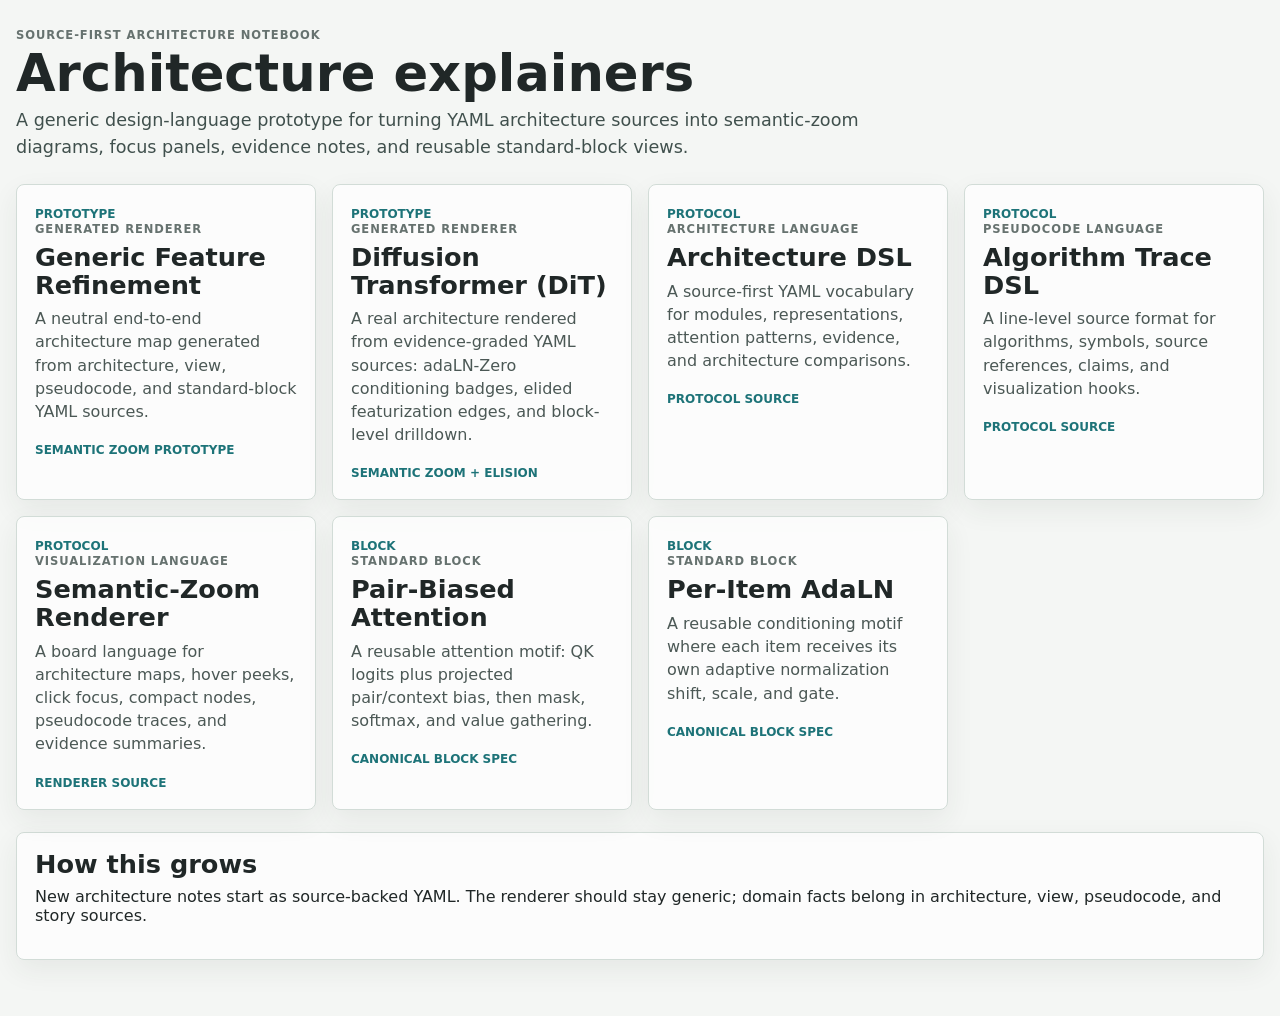
==== commit e8a49190: "init visualization platform" ====
--- a/index.html
+++ b/index.html
@@ -28,6 +28,18 @@
             view, pseudocode, and standard-block YAML sources.
           </p>
           <span class="story-meta">semantic zoom prototype</span>
+        </a>
+
+        <a class="story-card is-ready" href="./renderer/architecture/?arch=dit">
+          <span class="story-status">prototype</span>
+          <p class="eyebrow">Generated renderer</p>
+          <h2>Diffusion Transformer (DiT)</h2>
+          <p>
+            A real architecture rendered from evidence-graded YAML sources:
+            adaLN-Zero conditioning badges, elided featurization edges, and
+            block-level drilldown.
+          </p>
+          <span class="story-meta">semantic zoom + elision</span>
         </a>
 
         <a class="story-card is-ready" href="./protocol/architecture-language.md">
--- a/styles.css
+++ b/styles.css
@@ -771,3 +771,212 @@
     flex-direction: column;
   }
 }
+
+/* DiT / multi-architecture additions */
+
+.arch-node.scale-spatial,
+.arch-rep.scale-spatial {
+  border-top-color: var(--accent-2);
+}
+
+.arch-node.scale-token,
+.arch-rep.scale-token {
+  border-top-color: var(--accent);
+}
+
+.arch-node.scale-sample,
+.arch-rep.scale-sample {
+  border-top-color: var(--violet);
+}
+
+.arch-edge.is-contracted {
+  stroke-dasharray: 2 7;
+  opacity: 0.92;
+}
+
+.arch-edge-badge {
+  fill: var(--violet);
+  font-size: 10px;
+  font-weight: 900;
+  letter-spacing: 0.05em;
+  text-anchor: middle;
+  text-transform: uppercase;
+  paint-order: stroke;
+  stroke: rgba(255, 255, 255, 0.86);
+  stroke-width: 4px;
+}
+
+.connection-tooltip.is-pinned {
+  border-color: var(--violet);
+  pointer-events: auto;
+}
+
+.connection-chain {
+  margin: 8px 0 0;
+  padding-left: 18px;
+  display: grid;
+  gap: 6px;
+}
+
+.connection-chain strong {
+  display: block;
+  margin: 0;
+  font-size: 0.72rem;
+}
+
+.connection-chain p {
+  margin: 2px 0 0;
+  color: #4c5a57;
+  font-size: 0.8rem;
+  line-height: 1.35;
+}
+
+.arch-switcher {
+  padding: 6px 10px;
+  border: 1px solid var(--line);
+  border-radius: 8px;
+  background: rgba(255, 255, 255, 0.9);
+  color: inherit;
+  font: inherit;
+  font-size: 0.85rem;
+}
+
+/* Tensor-shaped representation nodes: the node IS the tensor.
+   Scalar -> small square, vector -> flat wide box, matrix -> rectangle,
+   pair -> square with a diagonal, volume -> rectangle with a stacked
+   outline. The box carries the math symbol and (for non-scalars) the
+   dimensions; everything else lives in the hover/focus panel. */
+
+.arch-rep {
+  --glyph-color: #5c9698;
+  position: relative;
+  display: flex;
+  flex-direction: column;
+  align-items: center;
+  justify-content: center;
+  gap: 3px;
+  width: auto;
+  min-height: 0;
+  padding: 6px 10px;
+  border: none;
+  border-radius: 0;
+  background: rgba(255, 255, 255, 0.6);
+  box-shadow: none;
+  text-align: center;
+  cursor: pointer;
+}
+
+.tensor-cells {
+  position: absolute;
+  inset: 0;
+  width: 100%;
+  height: 100%;
+}
+
+.arch-rep:hover,
+.arch-rep.is-focused {
+  background: white;
+  outline: 3px solid color-mix(in srgb, var(--glyph-color) 30%, transparent);
+}
+
+.arch-rep.scale-item,
+.arch-rep.scale-token {
+  --glyph-color: var(--accent);
+}
+
+.arch-rep.scale-item_pair,
+.arch-rep.scale-sample {
+  --glyph-color: var(--violet);
+}
+
+.arch-rep.scale-group,
+.arch-rep.scale-spatial {
+  --glyph-color: var(--accent-2);
+}
+
+.arch-rep.scale-output {
+  --glyph-color: var(--green);
+}
+
+.arch-rep.tensor-scalar {
+  width: 64px;
+  height: 64px;
+  padding: 4px;
+}
+
+.arch-rep.tensor-scalar .tensor-symbol {
+  max-width: 100%;
+  overflow: hidden;
+  white-space: nowrap;
+  text-overflow: ellipsis;
+}
+
+.arch-rep.tensor-vector {
+  flex-direction: row;
+  gap: 8px;
+  width: 150px;
+  height: 40px;
+}
+
+.arch-rep.tensor-matrix {
+  width: 124px;
+  height: 92px;
+}
+
+.arch-rep.tensor-pair {
+  width: 102px;
+  height: 102px;
+}
+
+.arch-rep.tensor-pair::after {
+  content: "";
+  position: absolute;
+  inset: 0;
+  background: linear-gradient(
+    to bottom right,
+    transparent calc(50% - 0.75px),
+    var(--glyph-color) calc(50% - 0.75px),
+    var(--glyph-color) calc(50% + 0.75px),
+    transparent calc(50% + 0.75px)
+  );
+}
+
+.arch-rep.tensor-volume {
+  width: 124px;
+  height: 92px;
+  margin-top: 10px;
+  margin-right: 8px;
+  box-shadow:
+    7px -7px 0 -1.5px rgba(255, 255, 255, 0.94),
+    7px -7px 0 0 var(--glyph-color);
+}
+
+.arch-rep .tensor-symbol {
+  position: relative;
+  z-index: 1;
+  display: block;
+  max-width: 100%;
+  margin: 0;
+  padding: 1px 6px;
+  background: rgba(255, 255, 255, 0.85);
+  border-radius: 3px;
+  font-family: "STIX Two Math", "Cambria Math", Georgia, serif;
+  font-style: italic;
+  font-weight: 600;
+  font-size: 1.1rem;
+  line-height: 1.05;
+  overflow-wrap: anywhere;
+}
+
+.arch-rep .tensor-dims {
+  position: relative;
+  z-index: 1;
+  padding: 1px 5px;
+  background: rgba(255, 255, 255, 0.85);
+  border-radius: 3px;
+  color: var(--muted);
+  font-family: ui-monospace, SFMono-Regular, Menlo, Consolas, monospace;
+  font-size: 0.66rem;
+  font-weight: 700;
+  line-height: 1.1;
+}
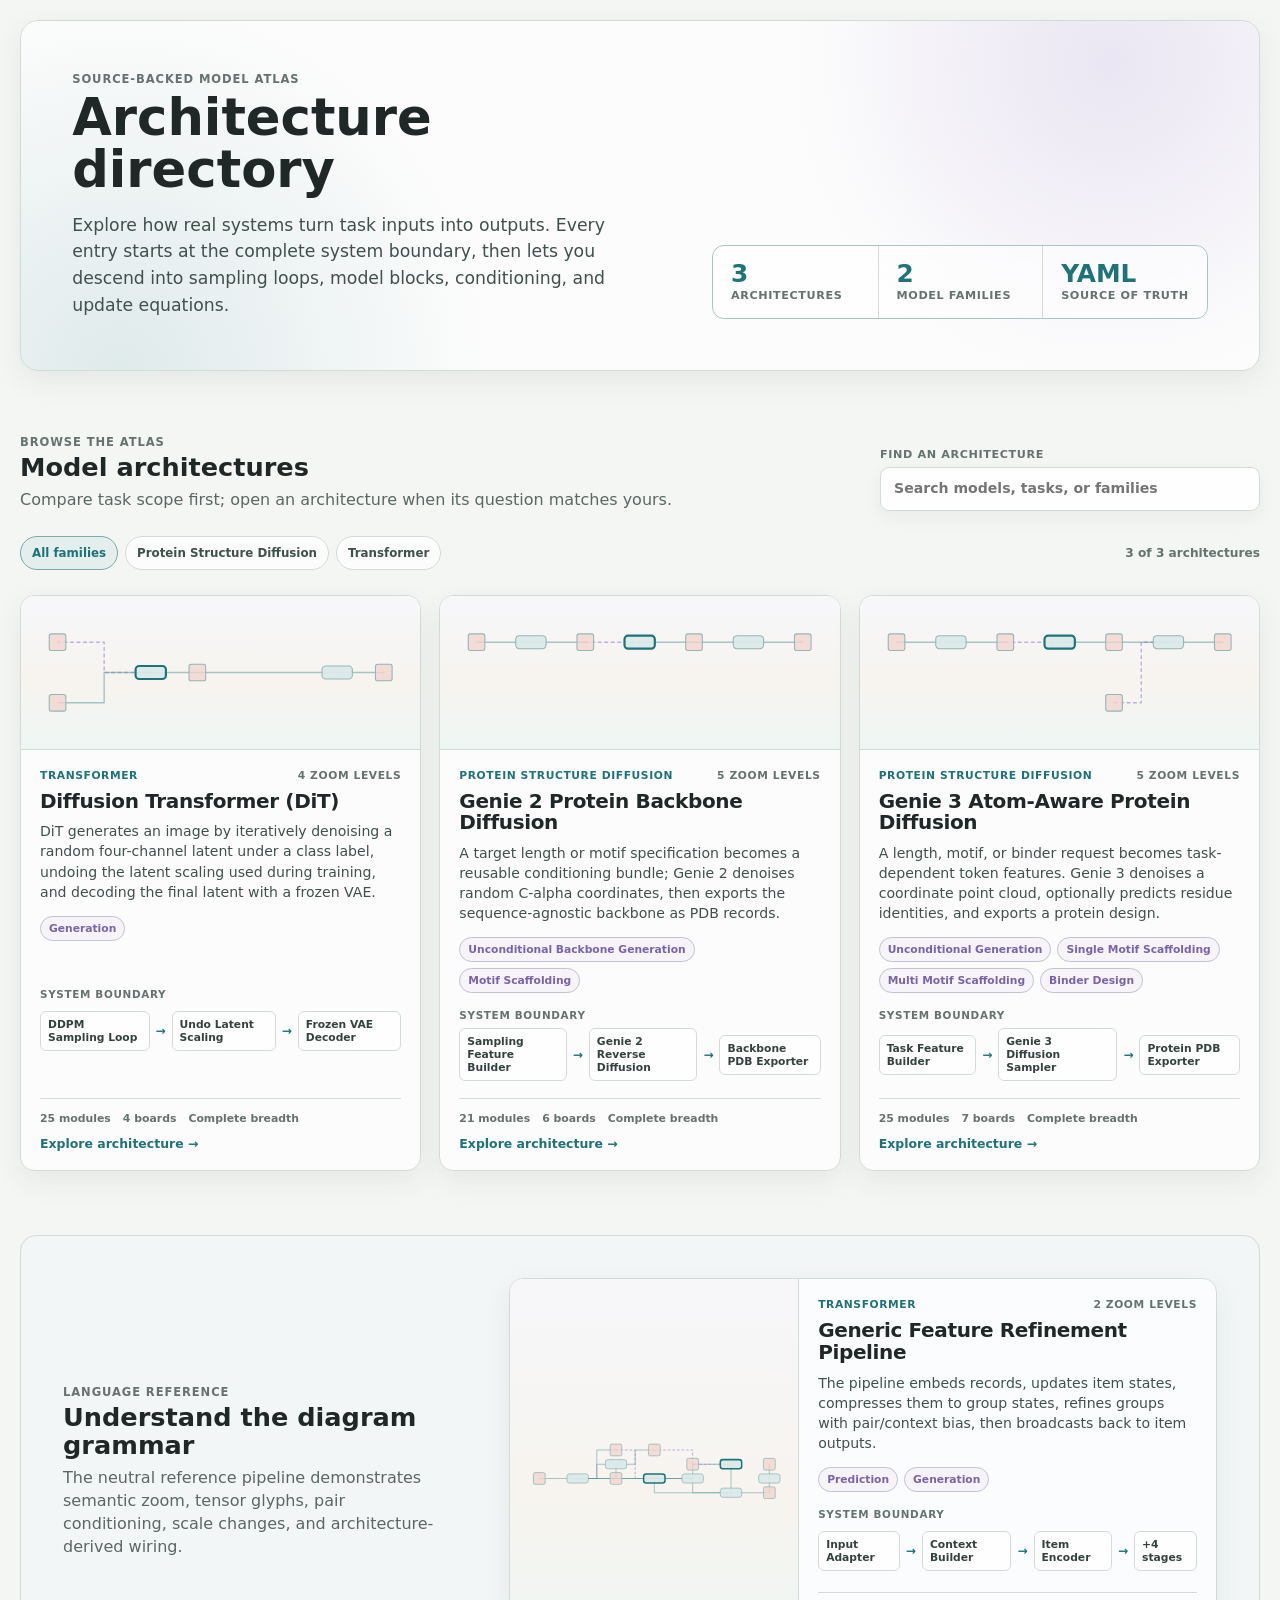
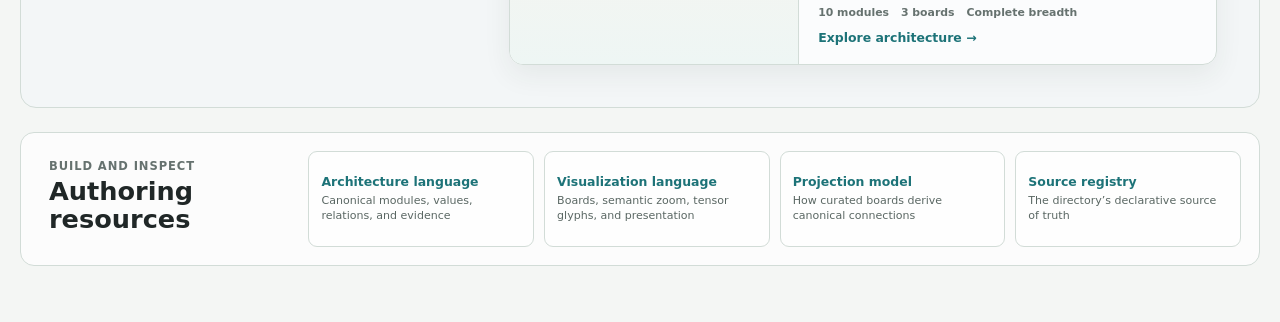
==== commit 92242cdf: "Add a registry-driven architecture directory Generate audience directory metadata from the source-se" ====
--- a/index.html
+++ b/index.html
@@ -3,109 +3,105 @@
   <head>
     <meta charset="utf-8" />
     <meta name="viewport" content="width=device-width, initial-scale=1" />
-    <title>Architecture Explainer</title>
+    <title>Architecture Directory</title>
     <link rel="stylesheet" href="./styles.css" />
   </head>
-  <body class="landing-page">
-    <main class="landing-shell">
-      <header class="landing-header">
-        <p class="eyebrow">Source-first architecture notebook</p>
-        <h1>Architecture explainers</h1>
-        <p>
-          A generic design-language prototype for turning YAML architecture
-          sources into semantic-zoom diagrams, focus panels, evidence notes,
-          and reusable standard-block views.
-        </p>
+  <body class="landing-page directory-page">
+    <main class="landing-shell directory-shell">
+      <header class="directory-hero">
+        <div class="directory-hero-copy">
+          <p class="eyebrow">Source-backed model atlas</p>
+          <h1>Architecture directory</h1>
+          <p>
+            Explore how real systems turn task inputs into outputs. Every entry
+            starts at the complete system boundary, then lets you descend into
+            sampling loops, model blocks, conditioning, and update equations.
+          </p>
+        </div>
+        <dl class="directory-summary" aria-label="Directory summary">
+          <div>
+            <dt id="architectureCount">—</dt>
+            <dd>architectures</dd>
+          </div>
+          <div>
+            <dt id="familyCount">—</dt>
+            <dd>model families</dd>
+          </div>
+          <div>
+            <dt>YAML</dt>
+            <dd>source of truth</dd>
+          </div>
+        </dl>
       </header>
 
-      <section class="story-grid" aria-label="Available pages">
-        <a class="story-card is-ready" href="./renderer/architecture/">
-          <span class="story-status">prototype</span>
-          <p class="eyebrow">Generated renderer</p>
-          <h2>Generic Feature Refinement</h2>
-          <p>
-            A neutral end-to-end architecture map generated from architecture,
-            view, pseudocode, and standard-block YAML sources.
-          </p>
-          <span class="story-meta">semantic zoom prototype</span>
-        </a>
+      <section class="directory-section" aria-labelledby="modelDirectoryTitle">
+        <div class="directory-section-heading">
+          <div>
+            <p class="eyebrow">Browse the atlas</p>
+            <h2 id="modelDirectoryTitle">Model architectures</h2>
+            <p>Compare task scope first; open an architecture when its question matches yours.</p>
+          </div>
+          <label class="directory-search">
+            <span>Find an architecture</span>
+            <input id="directorySearch" type="search" placeholder="Search models, tasks, or families" />
+          </label>
+        </div>
 
-        <a class="story-card is-ready" href="./renderer/architecture/?arch=dit">
-          <span class="story-status">prototype</span>
-          <p class="eyebrow">Generated renderer</p>
-          <h2>Diffusion Transformer (DiT)</h2>
-          <p>
-            A real architecture rendered from evidence-graded YAML sources:
-            adaLN-Zero conditioning badges, elided featurization edges, and
-            block-level drilldown.
-          </p>
-          <span class="story-meta">semantic zoom + elision</span>
-        </a>
+        <div class="directory-toolbar">
+          <div id="familyFilters" class="directory-filters" aria-label="Filter by model family"></div>
+          <p id="directoryResultCount" class="directory-result-count" aria-live="polite"></p>
+        </div>
 
-        <a class="story-card is-ready" href="./protocol/architecture-language.md">
-          <span class="story-status">protocol</span>
-          <p class="eyebrow">Architecture language</p>
-          <h2>Architecture DSL</h2>
-          <p>
-            A source-first YAML vocabulary for modules, representations,
-            attention patterns, evidence, and architecture comparisons.
-          </p>
-          <span class="story-meta">protocol source</span>
-        </a>
-
-        <a class="story-card is-ready" href="./protocol/pseudocode-language.md">
-          <span class="story-status">protocol</span>
-          <p class="eyebrow">Pseudocode language</p>
-          <h2>Algorithm Trace DSL</h2>
-          <p>
-            A line-level source format for algorithms, symbols, source
-            references, claims, and visualization hooks.
-          </p>
-          <span class="story-meta">protocol source</span>
-        </a>
-
-        <a class="story-card is-ready" href="./protocol/visualization-language.md">
-          <span class="story-status">protocol</span>
-          <p class="eyebrow">Visualization language</p>
-          <h2>Semantic-Zoom Renderer</h2>
-          <p>
-            A board language for architecture maps, hover peeks, click focus,
-            compact nodes, pseudocode traces, and evidence summaries.
-          </p>
-          <span class="story-meta">renderer source</span>
-        </a>
-
-        <a class="story-card is-ready" href="./standard_blocks/pair-biased-attention.yaml">
-          <span class="story-status">block</span>
-          <p class="eyebrow">Standard block</p>
-          <h2>Pair-Biased Attention</h2>
-          <p>
-            A reusable attention motif: QK logits plus projected pair/context
-            bias, then mask, softmax, and value gathering.
-          </p>
-          <span class="story-meta">canonical block spec</span>
-        </a>
-
-        <a class="story-card is-ready" href="./standard_blocks/per-item-adaln-conditioning.yaml">
-          <span class="story-status">block</span>
-          <p class="eyebrow">Standard block</p>
-          <h2>Per-Item AdaLN</h2>
-          <p>
-            A reusable conditioning motif where each item receives its own
-            adaptive normalization shift, scale, and gate.
-          </p>
-          <span class="story-meta">canonical block spec</span>
-        </a>
+        <div id="architectureGrid" class="architecture-directory-grid" aria-live="polite">
+          <div class="directory-loading">Loading registered architectures…</div>
+        </div>
+        <p id="directoryEmpty" class="directory-empty" hidden>
+          No registered architecture matches that search.
+        </p>
       </section>
 
-      <section class="landing-notes" aria-label="Working pattern">
-        <h2>How this grows</h2>
-        <p>
-          New architecture notes start as source-backed YAML. The renderer
-          should stay generic; domain facts belong in architecture, view,
-          pseudocode, and story sources.
+      <section class="directory-reference" aria-labelledby="referenceTitle">
+        <div>
+          <p class="eyebrow">Language reference</p>
+          <h2 id="referenceTitle">Understand the diagram grammar</h2>
+          <p>
+            The neutral reference pipeline demonstrates semantic zoom, tensor
+            glyphs, pair conditioning, scale changes, and architecture-derived wiring.
+          </p>
+        </div>
+        <div id="referenceGrid" class="reference-directory-grid"></div>
+      </section>
+
+      <nav class="directory-resources" aria-label="Authoring resources">
+        <div>
+          <p class="eyebrow">Build and inspect</p>
+          <h2>Authoring resources</h2>
+        </div>
+        <a href="./protocol/architecture-language.md">
+          <span>Architecture language</span>
+          <small>Canonical modules, values, relations, and evidence</small>
+        </a>
+        <a href="./protocol/visualization-language.md">
+          <span>Visualization language</span>
+          <small>Boards, semantic zoom, tensor glyphs, and presentation</small>
+        </a>
+        <a href="./protocol/architecture-projection-model.md">
+          <span>Projection model</span>
+          <small>How curated boards derive canonical connections</small>
+        </a>
+        <a href="./architectures/index.yaml">
+          <span>Source registry</span>
+          <small>The directory’s declarative source of truth</small>
+        </a>
+      </nav>
+
+      <noscript>
+        <p class="directory-error">
+          JavaScript is required to build this directory from the registered architecture manifests.
+          You can still open the <a href="./renderer/architecture/">architecture renderer</a>.
         </p>
-      </section>
+      </noscript>
     </main>
+    <script type="module" src="./landing.js"></script>
   </body>
 </html>
--- a/styles.css
+++ b/styles.css
@@ -1,4 +1,5 @@
 :root {
+  color-scheme: light;
   --bg: #f4f6f4;
   --ink: #202727;
   --muted: #66726f;
@@ -11,7 +12,82 @@
   --green: #18805f;
   --amber: #b87a22;
   --violet: #8b6fc3;
+  --representation-single: var(--blue);
+  --representation-pair: var(--violet);
+  --representation-coordinates: var(--green);
+  --representation-frames: var(--amber);
+  --copy: #40504d;
+  --copy-soft: #5a6763;
+  --copy-strong: #34423f;
+  --surface-link: rgba(255, 255, 255, 0.66);
+  --surface-link-hover: #ffffff;
+  --surface-card: rgba(255, 255, 255, 0.72);
+  --surface-card-hover: #ffffff;
+  --surface-control: rgba(255, 255, 255, 0.9);
+  --surface-popover: rgba(255, 255, 255, 0.97);
+  --surface-chip: rgba(255, 255, 255, 0.7);
+  --surface-node: rgba(255, 255, 255, 0.9);
+  --surface-node-hover: #ffffff;
+  --surface-tensor: rgba(255, 255, 255, 0.72);
+  --surface-tensor-label: rgba(255, 255, 255, 0.85);
+  --canvas-bg: linear-gradient(180deg, #f7f7fa 0%, #f7f4ef 56%, #eef6f4 100%);
+  --lane-line: rgba(50, 63, 59, 0.08);
+  --lane-label-line: rgba(95, 108, 103, 0.18);
+  --chip-line: rgba(111, 122, 118, 0.16);
+  --edge-default: rgba(92, 150, 152, 0.78);
+  --edge-conditioning: rgba(139, 111, 195, 0.78);
+  --edge-skip: rgba(207, 93, 69, 0.75);
+  --edge-label: #6d7a76;
+  --edge-label-stroke: rgba(255, 255, 255, 0.86);
+  --glyph-border-base: #ffffff;
+  --tensor-volume-stack: rgba(255, 255, 255, 0.94);
   --shadow: 0 18px 50px rgba(31, 37, 35, 0.14);
+  --shadow-soft: 0 10px 28px rgba(43, 51, 48, 0.07);
+  --node-shadow: 0 14px 34px rgba(35, 43, 40, 0.1);
+}
+
+:root[data-theme="dark"] {
+  color-scheme: dark;
+  --bg: #0c1112;
+  --ink: #e8eeee;
+  --muted: #96a8a5;
+  --panel: #121a1c;
+  --panel-strong: #1a2427;
+  --line: #2b3b3e;
+  --accent: #4fc3c7;
+  --accent-2: #f08a70;
+  --blue: #78aef0;
+  --green: #63d19d;
+  --amber: #e9b85f;
+  --violet: #b6a0f2;
+  --copy: #c7d3d0;
+  --copy-soft: #a8b8b5;
+  --copy-strong: #dde7e5;
+  --surface-link: rgba(24, 34, 37, 0.82);
+  --surface-link-hover: rgba(32, 47, 50, 0.98);
+  --surface-card: rgba(20, 30, 33, 0.84);
+  --surface-card-hover: rgba(28, 42, 45, 0.98);
+  --surface-control: rgba(19, 29, 32, 0.9);
+  --surface-popover: rgba(20, 30, 33, 0.97);
+  --surface-chip: rgba(25, 37, 40, 0.76);
+  --surface-node: rgba(21, 32, 35, 0.92);
+  --surface-node-hover: rgba(31, 47, 50, 0.98);
+  --surface-tensor: rgba(22, 34, 37, 0.78);
+  --surface-tensor-label: rgba(8, 14, 16, 0.86);
+  --canvas-bg: linear-gradient(180deg, #10161a 0%, #151c1f 56%, #0f1b1d 100%);
+  --lane-line: rgba(190, 211, 207, 0.12);
+  --lane-label-line: rgba(190, 211, 207, 0.18);
+  --chip-line: rgba(190, 211, 207, 0.17);
+  --edge-default: rgba(79, 195, 199, 0.78);
+  --edge-conditioning: rgba(182, 160, 242, 0.78);
+  --edge-skip: rgba(240, 138, 112, 0.76);
+  --edge-label: #c5d5d1;
+  --edge-label-stroke: rgba(8, 13, 14, 0.88);
+  --glyph-border-base: #0d1517;
+  --tensor-volume-stack: rgba(10, 16, 18, 0.95);
+  --shadow: 0 22px 60px rgba(0, 0, 0, 0.45);
+  --shadow-soft: 0 10px 28px rgba(0, 0, 0, 0.24);
+  --node-shadow: 0 14px 34px rgba(0, 0, 0, 0.32);
 }
 
 * {
@@ -96,7 +172,7 @@
 
 .landing-header p:not(.eyebrow) {
   max-width: 76ch;
-  color: #40504d;
+  color: var(--copy);
   font-size: 1.1rem;
   line-height: 1.5;
 }
@@ -111,11 +187,11 @@
 .story-home-link {
   display: inline-flex;
   align-items: center;
-  min-height: 36px;
-  padding: 8px 11px;
+  min-height: 30px;
+  padding: 6px 10px;
   border: 1px solid var(--line);
   border-radius: 8px;
-  background: rgba(255, 255, 255, 0.66);
+  background: var(--surface-link);
   color: var(--accent);
   font-size: 0.78rem;
   font-weight: 900;
@@ -124,7 +200,7 @@
 
 .story-home-link:hover {
   border-color: var(--accent);
-  background: white;
+  background: var(--surface-link-hover);
 }
 
 .story-grid {
@@ -140,15 +216,15 @@
   padding: 18px;
   border: 1px solid var(--line);
   border-radius: 8px;
-  background: rgba(255, 255, 255, 0.72);
+  background: var(--surface-card);
   color: inherit;
   text-decoration: none;
-  box-shadow: 0 10px 28px rgba(43, 51, 48, 0.07);
+  box-shadow: var(--shadow-soft);
 }
 
 .story-card:hover {
-  border-color: rgba(29, 115, 120, 0.55);
-  background: white;
+  border-color: color-mix(in srgb, var(--accent) 55%, transparent);
+  background: var(--surface-card-hover);
 }
 
 .story-status,
@@ -165,7 +241,7 @@
 }
 
 .story-card p:not(.eyebrow) {
-  color: #4b5855;
+  color: var(--copy);
   line-height: 1.45;
 }
 
@@ -174,82 +250,830 @@
   margin-top: 22px;
 }
 
-.renderer-shell {
-  width: min(100vw - 24px, 1880px);
-  margin: 0 auto;
-  padding: 18px 0;
-}
-
-.renderer-header {
+/* Registry-driven architecture directory */
+
+.directory-shell {
+  width: min(1540px, calc(100vw - 40px));
+  padding-top: 20px;
+}
+
+.directory-hero {
+  display: grid;
+  grid-template-columns: minmax(0, 1fr) auto;
+  gap: clamp(32px, 6vw, 96px);
+  align-items: end;
+  padding: clamp(24px, 4vw, 54px);
+  overflow: hidden;
+  border: 1px solid var(--line);
+  border-radius: 18px;
+  background:
+    radial-gradient(circle at 88% 12%, color-mix(in srgb, var(--violet) 16%, transparent), transparent 28%),
+    radial-gradient(circle at 8% 100%, color-mix(in srgb, var(--accent) 13%, transparent), transparent 31%),
+    var(--surface-card);
+  box-shadow: var(--shadow-soft);
+}
+
+.directory-hero-copy {
+  max-width: 920px;
+}
+
+.directory-hero h1 {
+  max-width: 12ch;
+  margin-bottom: 16px;
+}
+
+.directory-hero-copy > p:not(.eyebrow) {
+  max-width: 76ch;
+  margin-bottom: 0;
+  color: var(--copy);
+  font-size: clamp(1rem, 1.35vw, 1.18rem);
+  line-height: 1.55;
+}
+
+.directory-summary {
+  display: grid;
+  grid-template-columns: repeat(3, minmax(92px, 1fr));
+  min-width: min(430px, 38vw);
+  margin: 0;
+  border: 1px solid color-mix(in srgb, var(--accent) 22%, var(--line));
+  border-radius: 12px;
+  background: color-mix(in srgb, var(--surface-card) 82%, transparent);
+  backdrop-filter: blur(12px);
+}
+
+.directory-summary > div {
+  padding: 16px 18px;
+}
+
+.directory-summary > div + div {
+  border-left: 1px solid var(--line);
+}
+
+.directory-summary dt {
+  margin-bottom: 2px;
+  color: var(--accent);
+  font-size: 1.55rem;
+  font-weight: 900;
+  line-height: 1;
+}
+
+.directory-summary dd {
+  margin: 0;
+  color: var(--muted);
+  font-size: 0.7rem;
+  font-weight: 800;
+  letter-spacing: 0.055em;
+  text-transform: uppercase;
+}
+
+.directory-section {
+  padding: clamp(32px, 5vw, 66px) 0 18px;
+}
+
+.directory-section-heading {
   display: flex;
   justify-content: space-between;
-  gap: 24px;
-  align-items: flex-start;
-  margin-bottom: 18px;
+  gap: 28px;
+  align-items: end;
+}
+
+.directory-section-heading h2,
+.directory-reference h2,
+.directory-resources h2 {
+  margin-bottom: 6px;
+}
+
+.directory-section-heading > div > p:not(.eyebrow),
+.directory-reference > div > p:not(.eyebrow) {
+  max-width: 72ch;
+  margin-bottom: 0;
+  color: var(--copy-soft);
+  line-height: 1.45;
+}
+
+.directory-search {
+  display: grid;
+  width: min(380px, 100%);
+  gap: 6px;
+  color: var(--muted);
+  font-size: 0.7rem;
+  font-weight: 850;
+  letter-spacing: 0.055em;
+  text-transform: uppercase;
+}
+
+.directory-search input {
+  width: 100%;
+  min-height: 44px;
+  padding: 10px 13px;
+  border: 1px solid var(--line);
+  border-radius: 9px;
+  outline: none;
+  background: var(--surface-control);
+  color: var(--ink);
+  font: 650 0.88rem/1.2 var(--sans, ui-sans-serif, system-ui, sans-serif);
+  text-transform: none;
+  box-shadow: 0 6px 18px color-mix(in srgb, var(--ink) 5%, transparent);
+}
+
+.directory-search input:focus {
+  border-color: color-mix(in srgb, var(--accent) 64%, var(--line));
+  box-shadow: 0 0 0 3px color-mix(in srgb, var(--accent) 14%, transparent);
+}
+
+.directory-toolbar {
+  display: flex;
+  justify-content: space-between;
+  gap: 18px;
+  align-items: center;
+  min-height: 48px;
+  margin: 18px 0;
+}
+
+.directory-filters {
+  display: flex;
+  flex-wrap: wrap;
+  gap: 7px;
+}
+
+.directory-filter {
+  min-height: 34px;
+  padding: 7px 11px;
+  border: 1px solid var(--line);
+  border-radius: 999px;
+  background: var(--surface-chip);
+  color: var(--copy);
+  font-size: 0.74rem;
+  font-weight: 800;
+  cursor: pointer;
+}
+
+.directory-filter:hover,
+.directory-filter:focus-visible,
+.directory-filter.is-active {
+  border-color: color-mix(in srgb, var(--accent) 48%, var(--line));
+  background: color-mix(in srgb, var(--accent) 11%, var(--surface-card));
+  color: var(--accent);
+}
+
+.directory-result-count {
+  margin: 0;
+  color: var(--muted);
+  font-size: 0.76rem;
+  font-weight: 800;
+  white-space: nowrap;
+}
+
+.architecture-directory-grid {
+  display: grid;
+  grid-template-columns: repeat(3, minmax(0, 1fr));
+  gap: 18px;
+}
+
+.directory-card {
+  display: flex;
+  min-width: 0;
+  min-height: 520px;
+  overflow: hidden;
+  flex-direction: column;
+  border: 1px solid var(--line);
+  border-radius: 14px;
+  background: var(--surface-card);
+  color: inherit;
+  text-decoration: none;
+  box-shadow: var(--shadow-soft);
+  transition:
+    transform 140ms ease,
+    border-color 140ms ease,
+    box-shadow 140ms ease,
+    background-color 140ms ease;
+}
+
+.directory-card:hover,
+.directory-card:focus-visible {
+  border-color: color-mix(in srgb, var(--accent) 52%, var(--line));
+  outline: none;
+  background: var(--surface-card-hover);
+  box-shadow: 0 18px 42px color-mix(in srgb, var(--ink) 12%, transparent);
+  transform: translateY(-3px);
+}
+
+.directory-card-preview {
+  height: 154px;
+  padding: 10px 12px;
+  border-bottom: 1px solid var(--line);
+  background: var(--canvas-bg);
+}
+
+.directory-preview-svg {
+  display: block;
+  width: 100%;
+  height: 100%;
+}
+
+.directory-preview-edge {
+  fill: none;
+  stroke: var(--edge-default);
+  stroke-linecap: round;
+  stroke-linejoin: round;
+  stroke-width: 2;
+  opacity: 0.66;
+}
+
+.directory-preview-edge.is-conditioning {
+  stroke: var(--edge-conditioning);
+  stroke-dasharray: 4 5;
+}
+
+.directory-preview-node {
+  stroke: color-mix(in srgb, var(--accent) 35%, var(--line));
+  stroke-width: 1.5;
+}
+
+.directory-preview-node.is-module {
+  fill: color-mix(in srgb, var(--surface-node) 86%, var(--accent) 14%);
+}
+
+.directory-preview-node.is-value {
+  fill: color-mix(in srgb, var(--surface-tensor) 80%, var(--accent-2) 20%);
+}
+
+.directory-preview-node.is-drillable {
+  stroke: var(--accent);
+  stroke-width: 3;
+}
+
+.directory-card-body {
+  display: flex;
+  flex: 1;
+  min-width: 0;
+  padding: 19px;
+  flex-direction: column;
+}
+
+.directory-card-kicker {
+  display: flex;
+  justify-content: space-between;
+  gap: 12px;
+  align-items: center;
+  margin-bottom: 9px;
+}
+
+.directory-family,
+.directory-depth {
+  color: var(--accent);
+  font-size: 0.67rem;
+  font-weight: 900;
+  letter-spacing: 0.055em;
+  text-transform: uppercase;
+}
+
+.directory-depth {
+  color: var(--muted);
+  white-space: nowrap;
+}
+
+.directory-card-title {
+  margin: 0 0 9px;
+  color: var(--ink);
+  font-size: clamp(1.25rem, 1.55vw, 1.55rem);
+  line-height: 1.08;
+  letter-spacing: -0.018em;
+  text-transform: none;
+}
+
+.directory-card-summary {
+  min-height: 5.6em;
+  margin-bottom: 14px;
+  color: var(--copy);
+  font-size: 0.88rem;
+  line-height: 1.43;
+}
+
+.directory-task-list {
+  display: flex;
+  min-height: 56px;
+  margin: 0 0 16px;
+  padding: 0;
+  flex-wrap: wrap;
+  gap: 6px;
+  align-content: flex-start;
+  list-style: none;
+}
+
+.directory-task {
+  align-self: flex-start;
+  padding: 5px 8px;
+  border: 1px solid color-mix(in srgb, var(--violet) 24%, var(--line));
+  border-radius: 999px;
+  background: color-mix(in srgb, var(--violet) 7%, var(--surface-chip));
+  color: color-mix(in srgb, var(--violet) 84%, var(--ink));
+  font-size: 0.67rem;
+  font-weight: 800;
+}
+
+.directory-task.is-muted {
+  color: var(--muted);
+}
+
+.directory-route-label {
+  margin-bottom: 7px;
+  color: var(--muted);
+  font-size: 0.65rem;
+  font-weight: 900;
+  letter-spacing: 0.065em;
+  text-transform: uppercase;
+}
+
+.directory-root-route {
+  display: flex;
+  min-height: 48px;
+  margin-bottom: 17px;
+  gap: 6px;
+  align-items: center;
+}
+
+.directory-route-unit {
+  min-width: 0;
+  padding: 6px 7px;
+  overflow: hidden;
+  border: 1px solid var(--line);
+  border-radius: 6px;
+  background: var(--surface-chip);
+  color: var(--copy-strong);
+  font-size: 0.67rem;
+  font-weight: 800;
+  text-overflow: ellipsis;
+}
+
+.directory-route-arrow {
+  flex: none;
+  color: var(--accent);
+  font-size: 0.75rem;
+  font-weight: 900;
+}
+
+.directory-card-footer {
+  display: flex;
+  margin-top: auto;
+  padding-top: 13px;
+  flex-wrap: wrap;
+  gap: 6px 12px;
+  align-items: center;
+  border-top: 1px solid var(--line);
+}
+
+.directory-card-stat {
+  color: var(--muted);
+  font-size: 0.68rem;
+  font-weight: 750;
+}
+
+.directory-card-open {
+  width: 100%;
+  margin-top: 5px;
+  color: var(--accent);
+  font-size: 0.78rem;
+  font-weight: 900;
+}
+
+.directory-loading,
+.directory-empty,
+.directory-error {
+  grid-column: 1 / -1;
+  padding: 24px;
+  border: 1px dashed var(--line);
+  border-radius: 10px;
+  color: var(--muted);
+  text-align: center;
+}
+
+.directory-empty {
+  margin: 0;
+}
+
+.directory-reference {
+  display: grid;
+  grid-template-columns: minmax(260px, 0.7fr) minmax(520px, 1.3fr);
+  gap: clamp(26px, 5vw, 70px);
+  align-items: center;
+  margin-top: 46px;
+  padding: clamp(24px, 4vw, 42px);
+  border: 1px solid var(--line);
+  border-radius: 16px;
+  background: color-mix(in srgb, var(--accent) 4%, var(--surface-card));
+}
+
+.reference-directory-grid {
+  display: grid;
+}
+
+.directory-card.is-reference {
+  min-height: 0;
+  display: grid;
+  grid-template-columns: minmax(230px, 0.82fr) minmax(330px, 1.18fr);
+}
+
+.directory-card.is-reference .directory-card-preview {
+  height: 100%;
+  min-height: 300px;
+  border-right: 1px solid var(--line);
+  border-bottom: 0;
+}
+
+.directory-card.is-reference .directory-card-summary {
+  min-height: 0;
+}
+
+.directory-card.is-reference .directory-task-list {
+  min-height: 0;
+}
+
+.directory-resources {
+  display: grid;
+  grid-template-columns: 1.15fr repeat(4, minmax(180px, 1fr));
+  gap: 10px;
+  margin-top: 24px;
+  padding: 18px;
+  border: 1px solid var(--line);
+  border-radius: 14px;
+  background: var(--surface-card);
+}
+
+.directory-resources > div {
+  padding: 8px 10px;
+}
+
+.directory-resources a {
+  display: flex;
+  min-height: 88px;
+  padding: 12px;
+  flex-direction: column;
+  justify-content: center;
+  border: 1px solid var(--line);
+  border-radius: 9px;
+  background: var(--surface-link);
+  color: inherit;
+  text-decoration: none;
+}
+
+.directory-resources a:hover,
+.directory-resources a:focus-visible {
+  border-color: color-mix(in srgb, var(--accent) 48%, var(--line));
+  outline: none;
+  background: var(--surface-link-hover);
+}
+
+.directory-resources a span {
+  margin-bottom: 5px;
+  color: var(--accent);
+  font-size: 0.78rem;
+  font-weight: 900;
+}
+
+.directory-resources a small {
+  color: var(--copy-soft);
+  font-size: 0.69rem;
+  line-height: 1.35;
+}
+
+@media (max-width: 1120px) {
+  .directory-hero {
+    grid-template-columns: 1fr;
+    align-items: start;
+  }
+
+  .directory-summary {
+    width: min(620px, 100%);
+    min-width: 0;
+  }
+
+  .architecture-directory-grid {
+    grid-template-columns: repeat(2, minmax(0, 1fr));
+  }
+
+  .directory-section-heading {
+    align-items: stretch;
+    flex-direction: column;
+  }
+
+  .directory-search {
+    width: min(520px, 100%);
+  }
+
+  .directory-reference {
+    grid-template-columns: 1fr;
+  }
+
+  .directory-resources {
+    grid-template-columns: repeat(2, minmax(0, 1fr));
+  }
+
+  .directory-resources > div {
+    grid-column: 1 / -1;
+  }
+}
+
+@media (max-width: 720px) {
+  .directory-shell {
+    width: min(100% - 24px, 1540px);
+    padding-top: 12px;
+  }
+
+  .directory-hero {
+    padding: 24px 18px;
+  }
+
+  .directory-summary {
+    grid-template-columns: 1fr;
+  }
+
+  .directory-summary > div + div {
+    border-top: 1px solid var(--line);
+    border-left: 0;
+  }
+
+  .directory-section-heading,
+  .directory-toolbar {
+    align-items: stretch;
+    flex-direction: column;
+  }
+
+  .directory-search {
+    width: 100%;
+  }
+
+  .directory-result-count {
+    align-self: flex-end;
+  }
+
+  .architecture-directory-grid,
+  .directory-resources {
+    grid-template-columns: 1fr;
+  }
+
+  .directory-card {
+    min-height: 0;
+  }
+
+  .directory-card-summary,
+  .directory-task-list {
+    min-height: 0;
+  }
+
+  .directory-reference {
+    padding: 22px 14px;
+  }
+
+  .directory-card.is-reference {
+    display: flex;
+  }
+
+  .directory-card.is-reference .directory-card-preview {
+    min-height: 154px;
+    border-right: 0;
+    border-bottom: 1px solid var(--line);
+  }
+}
+
+.renderer-shell {
+  display: flex;
+  flex-direction: column;
+  height: 100svh;
+  width: min(calc(100vw - 24px), 1880px);
+  margin: 0 auto;
+  padding: 10px 0 12px;
+}
+
+.renderer-header {
+  flex: none;
+  display: flex;
+  justify-content: space-between;
+  gap: 16px;
+  align-items: center;
+  margin-bottom: 10px;
+}
+
+.renderer-identity {
+  display: flex;
+  min-width: 0;
+  align-items: center;
+  gap: 14px;
+}
+
+.renderer-library-link,
+.renderer-source-link {
+  flex: none;
+  padding: 7px 10px;
+  border: 1px solid var(--line);
+  border-radius: 999px;
+  background: var(--surface-link);
+  color: var(--copy-soft);
+  font-size: 0.72rem;
+  font-weight: 800;
+  text-decoration: none;
+}
+
+.renderer-library-link:hover,
+.renderer-library-link:focus-visible,
+.renderer-source-link:hover,
+.renderer-source-link:focus-visible {
+  border-color: color-mix(in srgb, var(--accent) 48%, var(--line));
+  background: var(--surface-link-hover);
+  color: var(--accent);
+}
+
+.renderer-toolbar {
+  display: flex;
+  flex: none;
+  align-items: end;
+  gap: 8px;
+}
+
+.arch-switcher-label {
+  display: grid;
+  gap: 2px;
+  color: var(--muted);
+  font-size: 0.6rem;
+  font-weight: 900;
+  letter-spacing: 0.06em;
+  text-transform: uppercase;
+}
+
+.renderer-source-link {
+  border-radius: 8px;
+}
+
+.renderer-header .eyebrow {
+  margin-bottom: 2px;
 }
 
 .renderer-header h1 {
-  font-size: clamp(2.4rem, 4.5vw, 4.6rem);
+  margin-bottom: 2px;
+  font-size: 1.4rem;
+  line-height: 1.1;
 }
 
 .renderer-header p:not(.eyebrow) {
   max-width: 78ch;
   margin-bottom: 0;
-  color: #43504d;
-  font-size: 1.05rem;
-  line-height: 1.45;
+  color: var(--copy-soft);
+  font-size: 0.8rem;
+  line-height: 1.35;
 }
 
 .renderer-grid {
+  flex: 1;
+  min-height: 0;
   display: grid;
-  grid-template-columns: minmax(0, 1fr) 440px;
-  gap: 16px;
-  height: calc(100svh - 162px);
-  min-height: 560px;
+  grid-template-columns: minmax(0, 1fr) clamp(300px, 22vw, 360px);
+  gap: 12px;
 }
 
 .architecture-canvas {
+  --board-inset-x: 32px;
+  --board-inset-top: 76px;
+  --board-inset-bottom: 74px;
+  --board-layer-guides: 0;
+  --board-layer-representation-lanes: 1;
+  --board-layer-wires: 2;
+  --board-layer-nodes: 3;
   position: relative;
+  isolation: isolate;
   min-width: 0;
   overflow: hidden;
   border: 1px solid var(--line);
   border-radius: 8px;
-  background: linear-gradient(180deg, #f7f7fa 0%, #f7f4ef 56%, #eef6f4 100%);
+  background: var(--canvas-bg);
   cursor: grab;
+  touch-action: none;
+  min-height: 0;
 }
 
 .architecture-canvas.is-panning {
   cursor: grabbing;
+  user-select: none;
 }
 
 .module-layer {
   position: absolute;
-  inset: 32px 32px 26px;
-  z-index: 2;
+  inset: var(--board-inset-top) var(--board-inset-x) var(--board-inset-bottom);
+  z-index: var(--board-layer-nodes);
   display: grid;
-  grid-template-columns: repeat(var(--board-columns, 5), minmax(148px, 1fr));
+  grid-template-columns: repeat(var(--board-columns, 5), minmax(var(--board-min-col, 164px), 1fr));
   grid-template-rows: repeat(var(--board-rows, 4), minmax(112px, 1fr));
-  gap: 16px;
+  column-gap: var(--board-col-gap, clamp(28px, 3vw, 48px));
+  row-gap: var(--board-row-gap, 18px);
+  justify-items: center;
+  align-items: center;
   transform-origin: 0 0;
+  will-change: transform;
+  pointer-events: none;
+}
+
+.board-region {
+  position: absolute;
+  z-index: 0;
+  box-sizing: border-box;
+  pointer-events: none;
+}
+
+.repeat-region {
+  border: 2px dashed var(--line);
+  border: 2px dashed color-mix(in srgb, var(--accent) 50%, var(--line));
+  border-radius: 14px;
+  background: transparent;
+  background: color-mix(in srgb, var(--accent) 3%, transparent);
+}
+
+.repeat-region-header {
+  position: absolute;
+  top: -15px;
+  left: 14px;
+  display: inline-flex;
+  align-items: center;
+  gap: 7px;
+  max-width: calc(100% - 28px);
+  padding: 3px 7px;
+  border: 1px solid var(--line);
+  border: 1px solid color-mix(in srgb, var(--accent) 24%, var(--line));
+  border-radius: 7px;
+  background: var(--panel);
+  color: var(--copy-soft);
+  box-shadow: 0 3px 10px rgba(31, 37, 35, 0.05);
+  font-size: 0.69rem;
+  font-weight: 850;
+  letter-spacing: 0.045em;
+  line-height: 1;
+  text-transform: uppercase;
+  white-space: nowrap;
+}
+
+.repeat-region-label {
+  overflow: hidden;
+  text-overflow: ellipsis;
+}
+
+.repeat-region-count {
+  flex: none;
+  padding: 3px 6px;
+  border-radius: 999px;
+  background: var(--surface-chip);
+  background: color-mix(in srgb, var(--accent) 11%, transparent);
+  color: var(--accent);
+  font-weight: 900;
+  letter-spacing: 0.02em;
 }
 
 .edge-layer {
   position: absolute;
-  inset: 32px 32px 26px;
-  z-index: 3;
-  width: calc(100% - 64px);
-  height: calc(100% - 58px);
+  inset: var(--board-inset-top) var(--board-inset-x) var(--board-inset-bottom);
+  z-index: var(--board-layer-wires);
+  width: calc(100% - var(--board-inset-x) - var(--board-inset-x));
+  height: calc(100% - var(--board-inset-top) - var(--board-inset-bottom));
   overflow: visible;
   pointer-events: none;
   transform-origin: 0 0;
+  will-change: transform;
+}
+
+.scale-lane-layer {
+  position: absolute;
+  inset: var(--board-inset-top) 0 var(--board-inset-bottom);
+  z-index: var(--board-layer-guides);
+  pointer-events: none;
+}
+
+.scale-lane-layer[hidden] {
+  display: none;
+}
+
+.representation-lane-layer {
+  position: absolute;
+  inset: var(--board-inset-top) var(--board-inset-x) var(--board-inset-bottom);
+  z-index: var(--board-layer-representation-lanes);
+  display: grid;
+  grid-template-columns: repeat(var(--board-columns, 5), minmax(var(--board-min-col, 164px), 1fr));
+  grid-template-rows: repeat(var(--board-rows, 4), minmax(112px, 1fr));
+  column-gap: var(--board-col-gap, clamp(28px, 3vw, 48px));
+  row-gap: var(--board-row-gap, 18px);
+  justify-items: center;
+  align-items: center;
+  transform-origin: 0 0;
+  will-change: transform;
+  pointer-events: none;
+}
+
+.module-layer.is-content-row-grid,
+.representation-lane-layer.is-content-row-grid {
+  row-gap: 0;
 }
 
 .scale-lane {
   position: absolute;
   left: 0;
   right: 0;
-  border-top: 1px solid rgba(50, 63, 59, 0.08);
-  pointer-events: none;
+  border-top: 1px solid var(--lane-line);
 }
 
 .scale-lane span {
@@ -257,38 +1081,62 @@
   left: 20px;
   top: 10px;
   padding: 4px 9px;
-  border: 1px solid rgba(95, 108, 103, 0.18);
+  border: 1px solid var(--lane-label-line);
   border-radius: 8px;
-  background: rgba(255, 255, 255, 0.72);
-  color: #7a8581;
+  background: var(--surface-chip);
+  color: var(--muted);
   font-size: 0.78rem;
   font-weight: 900;
   letter-spacing: 0.05em;
   text-transform: uppercase;
 }
 
-.architecture-canvas.is-abstract-board .scale-lane {
-  display: none;
-}
-
-.lane-pair {
-  top: 0;
-  bottom: 72%;
-}
-
-.lane-item {
-  top: 28%;
-  bottom: 44%;
-}
-
-.lane-group {
-  top: 56%;
-  bottom: 18%;
-}
-
-.lane-output {
-  top: 82%;
-  bottom: 0;
+.representation-lane {
+  --representation-lane-color: var(--accent);
+  position: relative;
+  z-index: 0;
+  align-self: stretch;
+  justify-self: stretch;
+  min-width: 0;
+  min-height: 0;
+  margin: -5px -8px;
+  border-block: 1px solid color-mix(in srgb, var(--representation-lane-color) 20%, transparent);
+  border-radius: 12px;
+  background: color-mix(in srgb, var(--representation-lane-color) 4%, transparent);
+  pointer-events: none;
+}
+
+.representation-lane-single {
+  --representation-lane-color: var(--representation-single);
+}
+
+.representation-lane-pair {
+  --representation-lane-color: var(--representation-pair);
+}
+
+.representation-lane-coordinates {
+  --representation-lane-color: var(--representation-coordinates);
+}
+
+.representation-lane-frames {
+  --representation-lane-color: var(--representation-frames);
+}
+
+.representation-lane-label {
+  position: absolute;
+  top: 7px;
+  left: 10px;
+  padding: 3px 7px;
+  border: 1px solid color-mix(in srgb, var(--representation-lane-color) 28%, var(--line));
+  border-radius: 999px;
+  background: color-mix(in srgb, var(--representation-lane-color) 8%, var(--surface-chip));
+  color: var(--representation-lane-color);
+  font-size: 0.65rem;
+  font-weight: 900;
+  letter-spacing: 0.045em;
+  line-height: 1;
+  text-transform: uppercase;
+  white-space: nowrap;
 }
 
 .arch-node,
@@ -297,26 +1145,112 @@
   z-index: 4;
   align-self: center;
   justify-self: center;
-  width: min(100%, 220px);
+  width: min(100%, 260px);
   min-height: 112px;
   padding: 14px;
   border: 1px solid var(--line);
   border-top: 5px solid var(--accent);
   border-radius: 8px;
-  background: rgba(255, 255, 255, 0.9);
+  background: var(--surface-node);
   color: var(--ink);
-  box-shadow: 0 14px 34px rgba(35, 43, 40, 0.1);
+  box-shadow: var(--node-shadow);
   text-align: left;
+  pointer-events: auto;
 }
 
 .arch-node {
+  cursor: default;
+}
+
+.arch-node-main {
+  display: block;
+  width: 100%;
+  padding: 0;
+  border: 0;
+  background: transparent;
+  color: inherit;
   cursor: pointer;
+  text-align: inherit;
+}
+
+.arch-node-main:focus-visible,
+.arch-node-drill:focus-visible {
+  outline: 3px solid color-mix(in srgb, var(--accent) 42%, transparent);
+  outline-offset: 2px;
 }
 
 .arch-node:hover,
 .arch-node.is-focused {
-  border-color: rgba(29, 115, 120, 0.5);
-  background: white;
+  border-color: color-mix(in srgb, var(--accent) 50%, transparent);
+  background: var(--surface-node-hover);
+}
+
+.arch-node.is-expandable {
+  border-inline-color: color-mix(in srgb, var(--accent) 28%, var(--line));
+  border-bottom-color: color-mix(in srgb, var(--accent) 28%, var(--line));
+}
+
+.arch-drill-cue {
+  display: inline-flex;
+  align-items: center;
+  gap: 5px;
+  padding: 3px 7px;
+  border: 1px solid color-mix(in srgb, var(--accent) 38%, var(--line));
+  border-radius: 999px;
+  background: color-mix(in srgb, var(--accent) 9%, var(--surface-chip));
+  color: var(--accent);
+  font-size: 0.67rem;
+  font-weight: 900;
+  letter-spacing: 0.04em;
+  line-height: 1;
+  text-transform: uppercase;
+}
+
+.arch-drill-cue b {
+  font-size: 1rem;
+  line-height: 0.7;
+}
+
+.arch-node .arch-drill-cue {
+  display: flex;
+  width: max-content;
+  margin: 10px 0 0 auto;
+}
+
+.arch-node-drill {
+  cursor: zoom-in;
+}
+
+.arch-op-node .arch-node-main {
+  display: flex;
+  flex-direction: column;
+  align-items: center;
+  gap: 5px;
+}
+
+.arch-node:focus-visible,
+.mini-summary.is-drilldown:focus-visible,
+.architecture-canvas:focus-visible {
+  outline: 3px solid color-mix(in srgb, var(--accent) 58%, transparent);
+  outline-offset: 3px;
+}
+
+@media (prefers-reduced-motion: no-preference) {
+  .arch-node.is-expandable,
+  .mini-summary.is-drilldown,
+  .arch-drill-cue b {
+    transition:
+      border-color 120ms ease,
+      background-color 120ms ease,
+      transform 120ms ease;
+  }
+
+  .arch-node.is-expandable:hover .arch-drill-cue b,
+  .arch-node.is-expandable:focus-visible .arch-drill-cue b,
+  .mini-summary.is-drilldown:hover .arch-drill-cue b,
+  .mini-summary.is-drilldown:focus-visible .arch-drill-cue b {
+    transform: translateX(2px);
+  }
 }
 
 .arch-node strong,
@@ -332,7 +1266,7 @@
 .arch-spec,
 .arch-rep em {
   display: block;
-  color: #4d5c59;
+  color: var(--copy-soft);
   font-size: 0.82rem;
   line-height: 1.3;
 }
@@ -352,10 +1286,10 @@
   display: inline-flex;
   align-items: center;
   padding: 3px 6px;
-  border: 1px solid rgba(111, 122, 118, 0.16);
+  border: 1px solid var(--chip-line);
   border-radius: 7px;
-  background: rgba(255, 255, 255, 0.7);
-  color: #71807b;
+  background: var(--surface-chip);
+  color: var(--muted);
   font-size: 0.66rem;
   font-style: normal;
   font-weight: 900;
@@ -397,10 +1331,52 @@
   border-top-color: var(--green);
 }
 
+.arch-node.flow-family-single,
+.arch-node.flow-family-pair,
+.arch-node.flow-family-coordinates,
+.arch-node.flow-family-frames {
+  --node-flow-color: var(--accent);
+  border-top-color: var(--node-flow-color);
+  background:
+    linear-gradient(
+      180deg,
+      color-mix(in srgb, var(--node-flow-color) 8%, var(--surface-node)) 0%,
+      var(--surface-node) 52%
+    );
+}
+
+.arch-node.flow-family-single {
+  --node-flow-color: var(--representation-single);
+}
+
+.arch-node.flow-family-pair {
+  --node-flow-color: var(--representation-pair);
+}
+
+.arch-node.flow-family-coordinates {
+  --node-flow-color: var(--representation-coordinates);
+}
+
+.arch-node.flow-family-frames {
+  --node-flow-color: var(--representation-frames);
+}
+
+.arch-node[class*="flow-family-"] .arch-kind,
+.arch-node[class*="flow-family-"] .arch-badges i:first-child {
+  border-color: color-mix(in srgb, var(--node-flow-color, var(--accent)) 32%, var(--line));
+  background: color-mix(in srgb, var(--node-flow-color, var(--accent)) 9%, var(--surface-chip));
+  color: var(--node-flow-color, var(--accent));
+}
+
 .arch-node.scale-abstract {
   width: min(100%, 360px);
   min-height: 150px;
   padding: 20px;
+}
+
+.arch-node.prominence-primary.treatment-block {
+  width: 300px;
+  max-width: calc(100vw - 64px);
 }
 
 .treatment-compact,
@@ -415,7 +1391,8 @@
   flex-direction: column;
   justify-content: center;
   min-height: 54px;
-  width: min(100%, 170px);
+  width: max-content;
+  max-width: 170px;
   padding: 9px 11px;
   box-shadow: none;
 }
@@ -434,92 +1411,172 @@
 
 .arch-edge {
   fill: none;
-  stroke: rgba(92, 150, 152, 0.78);
+  stroke: var(--edge-default);
   stroke-width: 3;
   stroke-dasharray: 8 8;
 }
 
+.arch-edge-annotations {
+  pointer-events: none;
+}
+
+.arch-edge.is-connectivity-input,
+.arch-edge.is-connectivity-output {
+  opacity: 1;
+  stroke-width: 4.5;
+  filter: drop-shadow(0 0 3px color-mix(in srgb, currentColor 35%, transparent));
+}
+
+.arch-edge.is-connectivity-muted {
+  opacity: 0.14;
+}
+
+.arch-edge-label.is-connectivity-muted,
+.arch-edge-badge.is-connectivity-muted {
+  opacity: 0.18;
+}
+
+.arch-edge-label.is-connectivity-input,
+.arch-edge-label.is-connectivity-output,
+.arch-edge-badge.is-connectivity-input,
+.arch-edge-badge.is-connectivity-output {
+  opacity: 1;
+}
+
+.arch-node.is-connectivity-focus,
+.arch-rep.is-connectivity-focus {
+  border-color: color-mix(in srgb, var(--accent) 66%, var(--line));
+  box-shadow:
+    0 0 0 3px color-mix(in srgb, var(--accent) 22%, transparent),
+    var(--node-shadow);
+}
+
+.arch-node.is-connectivity-source,
+.arch-node.is-connectivity-target,
+.arch-rep.is-connectivity-source,
+.arch-rep.is-connectivity-target {
+  border-color: color-mix(in srgb, var(--accent) 42%, var(--line));
+  box-shadow:
+    0 0 0 2px color-mix(in srgb, var(--accent) 14%, transparent),
+    var(--node-shadow);
+}
+
+@media (prefers-reduced-motion: no-preference) {
+  .arch-edge,
+  .arch-edge-label,
+  .arch-edge-badge,
+  .arch-node,
+  .arch-rep {
+    transition:
+      opacity 120ms ease,
+      stroke-width 120ms ease,
+      border-color 120ms ease,
+      box-shadow 120ms ease;
+  }
+}
+
 .arch-edge.is-conditioning {
-  stroke: rgba(139, 111, 195, 0.78);
+  stroke: var(--edge-conditioning);
+  stroke-dasharray: 3 6;
+}
+
+.arch-edge.flow-family-single:not(.is-skip) {
+  stroke: var(--representation-single);
+}
+
+.arch-edge.flow-family-pair:not(.is-skip) {
+  stroke: var(--representation-pair);
+}
+
+.arch-edge.flow-family-coordinates:not(.is-skip) {
+  stroke: var(--representation-coordinates);
+}
+
+.arch-edge.flow-family-frames:not(.is-skip) {
+  stroke: var(--representation-frames);
 }
 
 .arch-edge.is-skip {
-  stroke: rgba(207, 93, 69, 0.75);
+  stroke: var(--edge-skip);
+  stroke-dasharray: 14 5 2 5;
 }
 
 .arch-edge-label {
-  fill: #6d7a76;
+  fill: var(--edge-label);
   font-size: 12px;
   font-weight: 900;
   letter-spacing: 0.04em;
   text-anchor: middle;
   text-transform: uppercase;
   paint-order: stroke;
-  stroke: rgba(255, 255, 255, 0.86);
+  stroke: var(--edge-label-stroke);
   stroke-width: 5px;
 }
 
-.edge-port {
-  pointer-events: auto;
-  cursor: help;
-}
-
-.edge-port-hit {
-  fill: transparent;
-}
-
-.edge-port-dot {
-  fill: #fff;
-  stroke: #5c999b;
-  stroke-width: 3;
-}
-
-.edge-port.is-conditioning .edge-port-dot {
-  stroke: var(--violet);
-}
-
-.connection-tooltip {
-  position: absolute;
-  z-index: 20;
-  width: min(320px, calc(100% - 32px));
-  padding: 12px;
-  border: 1px solid var(--line);
-  border-radius: 8px;
-  background: rgba(255, 255, 255, 0.96);
-  box-shadow: var(--shadow);
-  opacity: 0;
-  pointer-events: none;
-  transform: translate(12px, -50%);
-}
-
-.connection-tooltip.is-left {
-  transform: translate(calc(-100% - 12px), -50%);
-}
-
-.connection-tooltip.is-visible {
-  opacity: 1;
-}
-
-.connection-tooltip span {
-  color: var(--muted);
-  font-size: 0.7rem;
-  font-weight: 900;
-  text-transform: uppercase;
-}
-
-.connection-tooltip strong {
-  display: block;
-  margin: 4px 0 6px;
-}
-
-.connection-tooltip p {
-  margin: 0;
-  color: #4c5a57;
-  font-size: 0.88rem;
-  line-height: 1.4;
-}
-
-.board-breadcrumbs,
+.arch-edge-label.flow-family-single,
+.arch-edge-badge.flow-family-single {
+  fill: var(--representation-single);
+}
+
+.arch-edge-label.flow-family-pair,
+.arch-edge-badge.flow-family-pair {
+  fill: var(--representation-pair);
+}
+
+.arch-edge-label.flow-family-coordinates,
+.arch-edge-badge.flow-family-coordinates {
+  fill: var(--representation-coordinates);
+}
+
+.arch-edge-label.flow-family-frames,
+.arch-edge-badge.flow-family-frames {
+  fill: var(--representation-frames);
+}
+
+.edge-marker-default {
+  fill: var(--edge-default);
+}
+
+.edge-marker-conditioning {
+  fill: var(--edge-conditioning);
+}
+
+.edge-marker-single {
+  fill: var(--representation-single);
+}
+
+.edge-marker-pair {
+  fill: var(--representation-pair);
+}
+
+.edge-marker-coordinates {
+  fill: var(--representation-coordinates);
+}
+
+.edge-marker-frames {
+  fill: var(--representation-frames);
+}
+
+.edge-marker-skip {
+  fill: var(--edge-skip);
+}
+
+.edge-hit {
+  fill: none;
+  stroke: transparent;
+  stroke-width: 24;
+  pointer-events: stroke;
+  cursor: pointer;
+}
+
+.edge-hit:focus {
+  outline: none;
+}
+
+.edge-hit:focus-visible {
+  stroke: color-mix(in srgb, var(--accent) 32%, transparent);
+}
+
 .canvas-controls {
   position: absolute;
   z-index: 30;
@@ -527,73 +1584,293 @@
   gap: 6px;
 }
 
-.board-breadcrumbs {
-  left: 160px;
-  top: 14px;
-}
-
 .canvas-controls {
-  left: 12px;
-  top: 12px;
-}
-
-.breadcrumb-node,
+  left: 14px;
+  bottom: 14px;
+}
+
 .canvas-controls button {
   min-height: 30px;
   border: 1px solid var(--line);
   border-radius: 7px;
-  background: rgba(255, 255, 255, 0.82);
+  background: var(--surface-control);
   color: var(--ink);
   cursor: pointer;
   font-weight: 900;
 }
 
-.breadcrumb-node {
-  padding: 6px 11px;
-  color: var(--accent);
-  text-transform: uppercase;
-  font-size: 0.74rem;
-}
-
-.breadcrumb-node:disabled {
-  color: var(--ink);
-  cursor: default;
-}
-
 .canvas-controls button {
   min-width: 30px;
   padding: 4px 8px;
 }
 
 .focus-panel {
+  display: flex;
+  flex-direction: column;
+  min-height: 0;
   min-width: 0;
   overflow: hidden;
   border: 1px solid var(--line);
   border-radius: 8px;
-  background: rgba(255, 255, 255, 0.78);
-  box-shadow: 0 10px 28px rgba(43, 51, 48, 0.07);
+  background: var(--surface-card);
+  box-shadow: var(--shadow-soft);
 }
 
 .focus-panel-header {
-  padding: 18px 18px 12px;
+  flex: none;
+  display: flex;
+  width: auto;
+  padding: 14px;
   border-bottom: 1px solid var(--line);
-  background: rgba(255, 255, 255, 0.78);
+  background: var(--surface-control);
+  align-items: flex-start;
+  justify-content: space-between;
+  gap: 8px;
+}
+
+.focus-panel-header .eyebrow {
+  margin-bottom: 1px;
+  font-size: 0.64rem;
 }
 
 .focus-panel-header h2 {
   margin: 0;
+  font-size: 1rem;
+  line-height: 1.15;
+}
+
+.focus-header-actions {
+  flex: none;
+  display: flex;
+  align-items: center;
+  gap: 5px;
+}
+
+.focus-reset,
+.focus-question {
+  flex: none;
+  min-height: 32px;
+  padding: 5px 8px;
+  border: 1px solid var(--line);
+  border-radius: 999px;
+  background: var(--surface-card);
+  color: var(--muted);
+  cursor: pointer;
+  font-size: 0.62rem;
+  font-weight: 800;
+}
+
+.focus-question {
+  display: inline-flex;
+  align-items: center;
+  gap: 5px;
+  color: var(--accent);
+  font-size: 0.68rem;
+  line-height: 1.1;
+}
+
+.focus-question > span:first-child {
+  font-size: 0.9rem;
+}
+
+.focus-reset:hover,
+.focus-reset:focus-visible,
+.focus-question:hover,
+.focus-question:focus-visible,
+.focus-question[aria-expanded="true"] {
+  border-color: var(--accent);
+  color: var(--accent);
+}
+
+.architecture-question-menu {
+  position: fixed;
+  z-index: 100;
+  display: grid;
+  width: min(330px, calc(100vw - 16px));
+  overflow: hidden;
+  border: 1px solid color-mix(in srgb, var(--accent) 32%, var(--line));
+  border-radius: 10px;
+  background: var(--surface-control);
+  box-shadow: 0 18px 44px color-mix(in srgb, var(--ink) 20%, transparent);
+}
+
+.architecture-question-menu[hidden],
+.architecture-copy-status[hidden],
+.architecture-copy-fallback[hidden] {
+  display: none;
+}
+
+.architecture-question-menu-heading {
+  display: grid;
+  gap: 3px;
+  padding: 10px 12px;
+  border-bottom: 1px solid var(--line);
+}
+
+.architecture-question-menu-heading span {
+  color: var(--muted);
+  font-size: 0.64rem;
+  font-weight: 900;
+  letter-spacing: 0.06em;
+  text-transform: uppercase;
+}
+
+.architecture-question-menu-heading code {
+  overflow: hidden;
+  color: var(--copy-strong);
+  font-size: 0.72rem;
+  text-overflow: ellipsis;
+  white-space: nowrap;
+}
+
+.architecture-question-menu > button {
+  display: grid;
+  width: 100%;
+  gap: 3px;
+  padding: 10px 12px;
+  border: 0;
+  border-bottom: 1px solid var(--line);
+  background: transparent;
+  color: var(--ink);
+  cursor: pointer;
+  text-align: left;
+}
+
+.architecture-question-menu > button:last-child {
+  border-bottom: 0;
+}
+
+.architecture-question-menu > button:hover,
+.architecture-question-menu > button:focus-visible {
+  outline: none;
+  background: var(--surface-link-hover);
+}
+
+.architecture-question-menu > button:focus-visible {
+  box-shadow: inset 3px 0 0 var(--accent);
+}
+
+.architecture-question-menu > button strong {
+  font-size: 0.82rem;
+}
+
+.architecture-question-menu > button small {
+  color: var(--copy-soft);
+  font-size: 0.7rem;
+  line-height: 1.35;
+}
+
+.architecture-copy-status {
+  position: fixed;
+  right: 16px;
+  bottom: 16px;
+  z-index: 102;
+  max-width: min(420px, calc(100vw - 32px));
+  margin: 0;
+  padding: 9px 12px;
+  border: 1px solid color-mix(in srgb, var(--accent) 36%, var(--line));
+  border-radius: 8px;
+  background: var(--surface-control);
+  box-shadow: var(--shadow-soft);
+  color: var(--copy-strong);
+  font-size: 0.78rem;
+  font-weight: 800;
+}
+
+.architecture-copy-status.is-error {
+  border-color: color-mix(in srgb, #b33838 45%, var(--line));
+  color: #b33838;
+}
+
+.architecture-copy-fallback {
+  position: fixed;
+  inset: 0;
+  z-index: 101;
+  display: grid;
+  place-items: center;
+  padding: 18px;
+  background: color-mix(in srgb, var(--ink) 26%, transparent);
+  backdrop-filter: blur(3px);
+}
+
+.architecture-copy-fallback > div {
+  display: grid;
+  width: min(760px, 100%);
+  max-height: min(680px, calc(100vh - 36px));
+  gap: 10px;
+  padding: 16px;
+  border: 1px solid var(--line);
+  border-radius: 10px;
+  background: var(--surface-control);
+  box-shadow: 0 24px 70px color-mix(in srgb, var(--ink) 28%, transparent);
+}
+
+.architecture-copy-fallback h2,
+.architecture-copy-fallback p {
+  margin: 0;
+}
+
+.architecture-copy-fallback p {
+  color: var(--copy-soft);
+  font-size: 0.82rem;
+}
+
+.architecture-copy-fallback textarea {
+  width: 100%;
+  min-height: min(420px, 55vh);
+  resize: vertical;
+  padding: 10px;
+  border: 1px solid var(--line);
+  border-radius: 8px;
+  background: var(--surface-card);
+  color: var(--copy-strong);
+  font: 0.72rem/1.45 ui-monospace, SFMono-Regular, Menlo, Consolas, monospace;
+}
+
+.architecture-copy-fallback button {
+  justify-self: end;
+  padding: 7px 12px;
+  border: 1px solid var(--line);
+  border-radius: 8px;
+  background: var(--surface-card);
+  color: var(--ink);
+  cursor: pointer;
+  font-weight: 800;
+}
+
+.architecture-copy-proxy {
+  position: fixed;
+  left: -10000px;
+  width: 1px;
+  height: 1px;
+  opacity: 0;
 }
 
 .focus-body {
-  max-height: calc(100svh - 264px);
-  overflow: auto;
-  padding: 18px;
+  flex: 1;
+  min-width: 0;
+  overflow-y: auto;
+  padding: 14px;
+  columns: auto;
+}
+
+.focus-body .focus-section > h3:first-child {
+  margin-top: 0;
+}
+
+.focus-body .focus-dl,
+.focus-body .mini-summary,
+.focus-body .zoom-note,
+.focus-body .internal-unit,
+.focus-body .evidence-list,
+.focus-body li {
+  break-inside: avoid;
 }
 
 .focus-section > p {
-  color: #3f4c49;
-  font-size: 1rem;
-  line-height: 1.48;
+  color: var(--copy);
+  font-size: 0.92rem;
+  line-height: 1.45;
 }
 
 .summary-grid {
@@ -608,7 +1885,7 @@
   padding: 11px 12px;
   border: 1px solid var(--line);
   border-radius: 8px;
-  background: rgba(255, 255, 255, 0.68);
+  background: var(--surface-card);
   color: inherit;
   text-align: left;
 }
@@ -630,9 +1907,26 @@
 
 .mini-summary em {
   display: block;
-  color: #60706c;
+  color: var(--copy-soft);
   font-size: 0.8rem;
   font-style: normal;
+}
+
+.mini-summary.is-drilldown {
+  cursor: zoom-in;
+}
+
+.mini-summary.is-drilldown:hover,
+.mini-summary.is-drilldown:focus-visible {
+  border-color: color-mix(in srgb, var(--accent) 50%, transparent);
+  background: var(--surface-card-hover);
+}
+
+.mini-summary.is-drilldown .arch-drill-cue {
+  display: flex;
+  width: max-content;
+  margin: 8px 0 0 auto;
+  color: var(--accent);
 }
 
 .focus-dl {
@@ -666,7 +1960,7 @@
 .math-list li,
 .pseudo-lines li {
   margin-bottom: 8px;
-  color: #3f4c49;
+  color: var(--copy);
   line-height: 1.42;
 }
 
@@ -693,6 +1987,56 @@
 .focus-links {
   display: grid;
   gap: 9px;
+}
+
+.citation-list {
+  display: grid;
+  gap: 7px;
+}
+
+.citation-entry {
+  display: grid;
+  gap: 3px;
+  padding: 9px 10px;
+  border: 1px solid var(--line);
+  border-radius: 8px;
+  background: var(--surface-card);
+}
+
+.citation-entry a,
+.citation-entry strong {
+  color: var(--ink);
+  font-size: 0.82rem;
+  font-weight: 800;
+  line-height: 1.25;
+  text-decoration: none;
+}
+
+.citation-entry a:hover {
+  color: var(--accent);
+  text-decoration: underline;
+}
+
+.citation-entry cite,
+.citation-entry p,
+.citation-locator,
+.citation-role {
+  margin: 0;
+  color: var(--copy-soft);
+  font-size: 0.72rem;
+  font-style: normal;
+  line-height: 1.35;
+}
+
+.citation-role {
+  color: var(--muted);
+  font-size: 0.64rem;
+  font-weight: 900;
+  text-transform: uppercase;
+}
+
+.citation-locator {
+  font-family: ui-monospace, SFMono-Regular, Menlo, Consolas, monospace;
 }
 
 .focus-links a {
@@ -711,14 +2055,14 @@
   gap: 4px;
   margin: 12px 0;
   padding: 12px;
-  border: 1px solid rgba(139, 111, 195, 0.3);
+  border: 1px solid color-mix(in srgb, var(--violet) 30%, transparent);
   border-radius: 8px;
-  background: rgba(139, 111, 195, 0.08);
+  background: color-mix(in srgb, var(--violet) 12%, transparent);
 }
 
 .warning-note {
-  border-color: rgba(207, 93, 69, 0.32);
-  background: rgba(207, 93, 69, 0.08);
+  border-color: color-mix(in srgb, var(--accent-2) 32%, transparent);
+  background: color-mix(in srgb, var(--accent-2) 12%, transparent);
 }
 
 .pair-block {
@@ -735,8 +2079,8 @@
   place-items: center;
   border: 1px solid var(--line);
   border-radius: 8px;
-  background: rgba(255, 255, 255, 0.78);
-  color: #34423f;
+  background: var(--surface-card);
+  color: var(--copy-strong);
   font-size: 0.76rem;
   font-weight: 900;
   text-align: center;
@@ -749,29 +2093,6 @@
   font-weight: 900;
 }
 
-@media (max-width: 980px) {
-  body.renderer-page {
-    overflow: auto;
-  }
-
-  .renderer-grid {
-    grid-template-columns: 1fr;
-    height: auto;
-  }
-
-  .architecture-canvas {
-    min-height: 620px;
-  }
-
-  .focus-body {
-    max-height: none;
-  }
-
-  .renderer-header {
-    flex-direction: column;
-  }
-}
-
 /* DiT / multi-architecture additions */
 
 .arch-node.scale-spatial,
@@ -787,6 +2108,14 @@
 .arch-node.scale-sample,
 .arch-rep.scale-sample {
   border-top-color: var(--violet);
+}
+
+/* Payload family is more specific than a module's coarse scale. */
+.arch-node.flow-family-single,
+.arch-node.flow-family-pair,
+.arch-node.flow-family-coordinates,
+.arch-node.flow-family-frames {
+  border-top-color: var(--node-flow-color);
 }
 
 .arch-edge.is-contracted {
@@ -802,13 +2131,8 @@
   text-anchor: middle;
   text-transform: uppercase;
   paint-order: stroke;
-  stroke: rgba(255, 255, 255, 0.86);
+  stroke: var(--edge-label-stroke);
   stroke-width: 4px;
-}
-
-.connection-tooltip.is-pinned {
-  border-color: var(--violet);
-  pointer-events: auto;
 }
 
 .connection-chain {
@@ -826,44 +2150,91 @@
 
 .connection-chain p {
   margin: 2px 0 0;
-  color: #4c5a57;
+  color: var(--copy);
   font-size: 0.8rem;
   line-height: 1.35;
 }
 
+.connection-standard-blocks {
+  margin-top: 12px;
+  padding-top: 10px;
+  border-top: 1px solid var(--line);
+}
+
+.connection-standard-blocks h3 {
+  margin: 0 0 7px;
+  color: var(--ink);
+  font-size: 0.74rem;
+  letter-spacing: 0.06em;
+  text-transform: uppercase;
+}
+
+.connection-standard-blocks .math-list {
+  display: grid;
+  gap: 10px;
+  margin: 0;
+  padding-left: 18px;
+}
+
+.connection-standard-blocks .math-list li {
+  margin-bottom: 0;
+  font-size: 0.76rem;
+  line-height: 1.45;
+}
+
+.connection-standard-blocks .math-list code {
+  margin-top: 3px;
+  font-size: 0.72rem;
+  line-height: 1.35;
+}
+
+.connection-standard-blocks .math-step {
+  font-size: 0.86rem;
+  line-height: 1.45;
+  text-transform: none;
+}
+
+.connection-standard-blocks .math-step *,
+.connection-standard-blocks mjx-container,
+.connection-standard-blocks mjx-container * {
+  letter-spacing: 0;
+  line-height: normal;
+  text-transform: none;
+}
+
 .arch-switcher {
-  padding: 6px 10px;
+  padding: 5px 9px;
   border: 1px solid var(--line);
   border-radius: 8px;
-  background: rgba(255, 255, 255, 0.9);
+  background: var(--surface-control);
   color: inherit;
   font: inherit;
   font-size: 0.85rem;
 }
 
-/* Tensor-shaped representation nodes: the node IS the tensor.
-   Scalar -> small square, vector -> flat wide box, matrix -> rectangle,
-   pair -> square with a diagonal, volume -> rectangle with a stacked
-   outline. The box carries the math symbol and (for non-scalars) the
-   dimensions; everything else lives in the hover/focus panel. */
+/* Representation nodes: the node IS the value shape. Generic tensors retain
+   their rank glyphs; coordinates and rigid frames use semantic geometry
+   illustrations. All ranks put the symbol above the box; non-scalars put
+   dimensions inside it. */
 
 .arch-rep {
-  --glyph-color: #5c9698;
+  --glyph-color: var(--accent);
   position: relative;
   display: flex;
   flex-direction: column;
   align-items: center;
   justify-content: center;
-  gap: 3px;
+  gap: 4px;
   width: auto;
   min-height: 0;
   padding: 6px 10px;
   border: none;
   border-radius: 0;
-  background: rgba(255, 255, 255, 0.6);
+  background: color-mix(in srgb, var(--surface-tensor) 72%, transparent);
   box-shadow: none;
   text-align: center;
   cursor: pointer;
+  font: inherit;
 }
 
 .tensor-cells {
@@ -871,11 +2242,21 @@
   inset: 0;
   width: 100%;
   height: 100%;
+  pointer-events: none;
+}
+
+.tensor-geometry {
+  position: absolute;
+  inset: 0;
+  width: 100%;
+  height: 100%;
+  pointer-events: none;
 }
 
 .arch-rep:hover,
+.arch-rep:focus-visible,
 .arch-rep.is-focused {
-  background: white;
+  background: var(--surface-node-hover);
   outline: 3px solid color-mix(in srgb, var(--glyph-color) 30%, transparent);
 }
 
@@ -898,10 +2279,32 @@
   --glyph-color: var(--green);
 }
 
+.arch-rep.tensor-single {
+  --glyph-color: var(--representation-single);
+}
+
+.arch-rep.tensor-pair {
+  --glyph-color: var(--representation-pair);
+}
+
+.arch-rep.tensor-coordinates {
+  --glyph-color: var(--representation-coordinates);
+}
+
+.arch-rep.tensor-frames {
+  --glyph-color: var(--representation-frames);
+}
+
 .arch-rep.tensor-scalar {
-  width: 64px;
-  height: 64px;
+  width: 96px;
+  height: 106px;
+  gap: 3px;
   padding: 4px;
+}
+
+.arch-rep.tensor-scalar .tensor-box {
+  width: 40px;
+  height: 40px;
 }
 
 .arch-rep.tensor-scalar .tensor-symbol {
@@ -911,54 +2314,174 @@
   text-overflow: ellipsis;
 }
 
+.tensor-box {
+  position: relative;
+  display: grid;
+  place-items: center;
+  overflow: hidden;
+  border: 1.5px solid color-mix(in srgb, var(--glyph-color) 58%, var(--glyph-border-base));
+  background: var(--surface-tensor);
+}
+
 .arch-rep.tensor-vector {
-  flex-direction: row;
-  gap: 8px;
-  width: 150px;
-  height: 40px;
+  width: 154px;
+  height: 96px;
+}
+
+.arch-rep.tensor-vector .tensor-box {
+  width: 132px;
+  height: 24px;
+}
+
+.arch-rep.tensor-single {
+  width: 164px;
+  height: 96px;
+}
+
+.arch-rep.tensor-single .tensor-box {
+  width: 142px;
+  height: 16px;
+  border-radius: 999px;
+}
+
+.arch-rep.tensor-single .tensor-dims {
+  padding: 1px 6px;
+  background: color-mix(in srgb, var(--surface-tensor-label) 86%, transparent);
+  color: var(--ink);
+  font-size: 0.64rem;
+  line-height: 1;
 }
 
 .arch-rep.tensor-matrix {
-  width: 124px;
-  height: 92px;
+  width: 128px;
+  height: 142px;
+}
+
+.arch-rep.tensor-matrix .tensor-box {
+  width: 104px;
+  height: 72px;
 }
 
 .arch-rep.tensor-pair {
-  width: 102px;
-  height: 102px;
-}
-
-.arch-rep.tensor-pair::after {
-  content: "";
-  position: absolute;
-  inset: 0;
-  background: linear-gradient(
-    to bottom right,
-    transparent calc(50% - 0.75px),
-    var(--glyph-color) calc(50% - 0.75px),
-    var(--glyph-color) calc(50% + 0.75px),
-    transparent calc(50% + 0.75px)
-  );
+  width: 112px;
+  height: 154px;
+}
+
+.arch-rep.tensor-pair .tensor-box {
+  width: 86px;
+  height: 86px;
 }
 
 .arch-rep.tensor-volume {
-  width: 124px;
-  height: 92px;
+  width: 136px;
+  height: 146px;
   margin-top: 10px;
   margin-right: 8px;
+}
+
+.arch-rep.tensor-volume .tensor-box {
+  width: 104px;
+  height: 70px;
   box-shadow:
-    7px -7px 0 -1.5px rgba(255, 255, 255, 0.94),
+    7px -7px 0 -1.5px var(--tensor-volume-stack),
     7px -7px 0 0 var(--glyph-color);
+}
+
+.arch-rep.tensor-coordinates {
+  width: 140px;
+  height: 146px;
+}
+
+.arch-rep.tensor-coordinates .tensor-box {
+  width: 112px;
+  height: 76px;
+  border-radius: 16px;
+}
+
+.arch-rep.tensor-frames {
+  width: 144px;
+  height: 150px;
+}
+
+.arch-rep.tensor-frames .tensor-box {
+  width: 116px;
+  height: 80px;
+  border-radius: 10px;
+}
+
+.arch-rep.tensor-coordinates .tensor-dims,
+.arch-rep.tensor-frames .tensor-dims {
+  position: absolute;
+  left: 50%;
+  bottom: 5px;
+  transform: translateX(-50%);
+  white-space: nowrap;
+}
+
+.geometry-point {
+  fill: color-mix(in srgb, var(--glyph-color) 78%, var(--surface-tensor));
+  stroke: var(--glyph-color);
+  stroke-width: 1.5px;
+  vector-effect: non-scaling-stroke;
+}
+
+.geometry-point-muted,
+.geometry-frame-muted {
+  opacity: 0.52;
+}
+
+.geometry-origin {
+  fill: var(--glyph-color);
+  stroke: var(--surface-tensor);
+  stroke-width: 1.2px;
+  vector-effect: non-scaling-stroke;
+}
+
+.geometry-axis {
+  fill: none;
+  stroke-width: 2px;
+  stroke-linecap: round;
+  vector-effect: non-scaling-stroke;
+}
+
+.tensor-geometry .axis-x {
+  stroke: var(--accent-2);
+}
+
+.tensor-geometry .axis-y {
+  stroke: var(--green);
+}
+
+.tensor-geometry .axis-z {
+  stroke: var(--blue);
+}
+
+.geometry-axis-label {
+  font-family: ui-monospace, SFMono-Regular, Menlo, Consolas, monospace;
+  font-size: 7px;
+  font-weight: 800;
+}
+
+.axis-x-label {
+  fill: var(--accent-2);
+}
+
+.axis-y-label {
+  fill: var(--green);
+}
+
+.axis-z-label {
+  fill: var(--blue);
 }
 
 .arch-rep .tensor-symbol {
   position: relative;
-  z-index: 1;
+  z-index: 2;
   display: block;
   max-width: 100%;
   margin: 0;
   padding: 1px 6px;
-  background: rgba(255, 255, 255, 0.85);
+  background: var(--surface-tensor-label);
   border-radius: 3px;
   font-family: "STIX Two Math", "Cambria Math", Georgia, serif;
   font-style: italic;
@@ -970,9 +2493,9 @@
 
 .arch-rep .tensor-dims {
   position: relative;
-  z-index: 1;
+  z-index: 2;
   padding: 1px 5px;
-  background: rgba(255, 255, 255, 0.85);
+  background: var(--surface-tensor-label);
   border-radius: 3px;
   color: var(--muted);
   font-family: ui-monospace, SFMono-Regular, Menlo, Consolas, monospace;
@@ -980,3 +2503,1058 @@
   font-weight: 700;
   line-height: 1.1;
 }
+
+.arch-rep .tensor-meaning {
+  display: -webkit-box;
+  width: 100%;
+  max-height: 2.4em;
+  padding: 0 2px;
+  border: 0;
+  background: transparent;
+  overflow: hidden;
+  color: var(--copy-soft);
+  font-size: 0.68rem;
+  font-weight: 800;
+  letter-spacing: 0;
+  line-height: 1.2;
+  overflow-wrap: anywhere;
+  text-transform: none;
+  -webkit-box-orient: vertical;
+  -webkit-line-clamp: 2;
+}
+
+/* ELK automatic layout mode: absolute positions from the layout engine.
+   The grid col/row placement remains the fallback when ELK is unavailable. */
+
+.module-layer.is-elk-layout {
+  display: block;
+  inset: auto;
+  left: var(--board-inset-x);
+  top: var(--board-inset-top);
+}
+
+.module-layer.is-elk-layout.is-layouting {
+  opacity: 0;
+}
+
+.module-layer.is-elk-layout .arch-node,
+.module-layer.is-elk-layout .arch-rep {
+  position: absolute;
+  margin: 0;
+}
+
+.representation-lane-layer.is-elk-layout .representation-lane {
+  display: none;
+}
+
+.architecture-canvas.is-elk-layout .scale-lane-layer {
+  display: none;
+}
+
+/* Semantic-zoom board transitions: dive into a module, emerge back out */
+
+.architecture-canvas.is-board-transition .module-layer,
+.architecture-canvas.is-board-transition .representation-lane-layer,
+.architecture-canvas.is-board-transition .edge-layer {
+  transition:
+    transform var(--board-transition-ms, 200ms) cubic-bezier(0.33, 0, 0.2, 1),
+    opacity var(--board-transition-ms, 200ms) ease;
+}
+
+.architecture-canvas.is-board-fading .module-layer,
+.architecture-canvas.is-board-fading .representation-lane-layer,
+.architecture-canvas.is-board-fading .edge-layer {
+  opacity: 0;
+}
+
+/* Contracted-edge hover: mini chain canvas instead of a wall of text */
+
+.connection-chain-canvas {
+  display: flex;
+  flex-direction: column;
+  align-items: center;
+  gap: 3px;
+  margin: 9px 0 2px;
+}
+
+.chain-chip {
+  max-width: 190px;
+  padding: 3px 8px;
+  border: 1px solid var(--line);
+  border-radius: 6px;
+  background: var(--surface-control);
+  font-size: 0.72rem;
+  font-weight: 800;
+  white-space: nowrap;
+  overflow: hidden;
+  text-overflow: ellipsis;
+}
+
+.chain-chip.is-module {
+  border-top: 3px solid var(--accent);
+}
+
+.chain-chip.is-rep {
+  border-radius: 0;
+  font-family: "STIX Two Math", "Cambria Math", Georgia, serif;
+  font-style: italic;
+}
+
+.chain-chip.is-op {
+  border-color: var(--violet);
+}
+
+.chain-chip.is-hidden-hop {
+  background: color-mix(in srgb, var(--violet) 13%, transparent);
+}
+
+.chain-arrow {
+  display: inline-flex;
+  flex-direction: row;
+  align-items: center;
+  gap: 6px;
+  color: var(--muted);
+  line-height: 1;
+}
+
+.chain-arrow em {
+  max-width: 150px;
+  margin-bottom: 0;
+  font-size: 0.6rem;
+  font-style: normal;
+  font-weight: 800;
+  letter-spacing: 0.03em;
+  text-transform: uppercase;
+  white-space: nowrap;
+  overflow: hidden;
+  text-overflow: ellipsis;
+}
+
+.chain-hint {
+  margin: 7px 0 0;
+  color: var(--muted);
+  font-size: 0.7rem;
+  text-align: center;
+}
+
+/* Operator nodes: elementwise ops render as circuit-style circles */
+
+.arch-op-node {
+  display: flex;
+  flex-direction: column;
+  align-items: center;
+  gap: 5px;
+  width: auto;
+  min-height: 0;
+  padding: 0;
+  border: none;
+  background: transparent;
+  box-shadow: none;
+}
+
+.arch-op-node .op-circle {
+  display: flex;
+  align-items: center;
+  justify-content: center;
+  width: 46px;
+  height: 46px;
+  border: 2px solid var(--accent);
+  border-radius: 50%;
+  background: var(--surface-control);
+  box-shadow: var(--node-shadow);
+  color: var(--accent);
+  font-size: 1.45rem;
+  font-weight: 700;
+  line-height: 1;
+}
+
+.arch-op-node:hover .op-circle,
+.arch-op-node.is-focused .op-circle {
+  background: color-mix(in srgb, var(--accent) 13%, transparent);
+  border-color: var(--accent);
+}
+
+.arch-op-node .op-label {
+  color: var(--muted);
+  font-family: "STIX Two Math", "Cambria Math", Georgia, serif;
+  font-style: italic;
+  font-size: 0.78rem;
+  font-weight: 700;
+  white-space: nowrap;
+}
+
+.arch-op-node.scale-sample .op-circle {
+  border-color: var(--violet);
+  color: var(--violet);
+}
+
+/* Chain endpoints are visible on the board; ghost them so hidden steps pop */
+
+.chain-chip.is-endpoint {
+  border: 1.5px dashed color-mix(in srgb, var(--muted) 56%, transparent);
+  border-radius: 6px;
+  background: transparent;
+  color: var(--muted);
+}
+
+.chain-chip.is-endpoint.is-module {
+  border-top: 1.5px dashed color-mix(in srgb, var(--muted) 56%, transparent);
+}
+
+.chain-chip.is-hidden-hop {
+  box-shadow: 0 3px 10px color-mix(in srgb, var(--violet) 22%, transparent);
+}
+
+/* Compact/micro cards: prose lives in the inspector, not on the card */
+
+.arch-node.treatment-compact,
+.arch-node.density-compact {
+  min-height: 0;
+  width: auto;
+  max-width: 100%;
+}
+
+.treatment-chip strong,
+.density-micro strong {
+  font-size: 0.8rem;
+  line-height: 1.15;
+  overflow-wrap: normal;
+  white-space: nowrap;
+}
+
+.arch-edge-label {
+  stroke-width: 7px;
+}
+
+/* The audience workspace has one navigation surface. Semantic depth lives in
+   this breadcrumb; geometric magnification stays in the canvas controls. */
+
+.board-navigation {
+  position: absolute;
+  top: 14px;
+  right: 14px;
+  left: 14px;
+  z-index: 36;
+  display: flex;
+  min-width: 0;
+  min-height: 46px;
+  align-items: center;
+  gap: 7px;
+  padding: 5px;
+  border: 1px solid color-mix(in srgb, var(--accent) 24%, var(--line));
+  border-radius: 10px;
+  background: var(--surface-popover);
+  box-shadow: var(--shadow-soft);
+}
+
+.board-back {
+  display: inline-flex;
+  min-width: 40px;
+  min-height: 36px;
+  max-width: 220px;
+  align-items: center;
+  gap: 6px;
+  padding: 6px 9px;
+  overflow: hidden;
+  border: 0;
+  border-right: 1px solid var(--line);
+  background: transparent;
+  color: var(--accent);
+  cursor: pointer;
+  font-size: 0.74rem;
+  font-weight: 850;
+}
+
+.board-back[hidden] {
+  display: none;
+}
+
+.board-back-label {
+  overflow: hidden;
+  text-overflow: ellipsis;
+  white-space: nowrap;
+}
+
+.board-breadcrumbs {
+  display: flex;
+  flex: 1;
+  min-width: 0;
+  align-items: center;
+  gap: 4px;
+  margin: 0;
+  padding: 0;
+  overflow: hidden;
+  list-style: none;
+}
+
+.board-breadcrumb {
+  display: flex;
+  min-width: 0;
+  align-items: center;
+  gap: 4px;
+}
+
+.board-breadcrumb + .board-breadcrumb::before {
+  content: "›";
+  flex: none;
+  color: var(--muted);
+  font-weight: 900;
+}
+
+.board-breadcrumb button,
+.board-breadcrumb span {
+  display: block;
+  min-width: 0;
+  max-width: 260px;
+  padding: 7px 8px;
+  overflow: hidden;
+  border: 1px solid transparent;
+  border-radius: 7px;
+  background: transparent;
+  color: var(--copy-soft);
+  font: inherit;
+  font-size: 0.74rem;
+  font-weight: 750;
+  text-overflow: ellipsis;
+  white-space: nowrap;
+}
+
+.board-breadcrumb button {
+  cursor: pointer;
+}
+
+.board-breadcrumb button:hover,
+.board-breadcrumb button:focus-visible,
+.board-back:hover,
+.board-back:focus-visible {
+  background: color-mix(in srgb, var(--accent) 10%, transparent);
+  color: var(--accent);
+}
+
+.board-breadcrumb.is-current {
+  flex: 1;
+}
+
+.board-breadcrumb.is-current span {
+  color: var(--ink);
+  font-weight: 900;
+}
+
+.board-depth {
+  flex: none;
+  padding: 6px 8px;
+  border-radius: 999px;
+  background: color-mix(in srgb, var(--accent) 11%, transparent);
+  color: var(--accent);
+  font-size: 0.68rem;
+  font-variant-numeric: tabular-nums;
+  font-weight: 900;
+  white-space: nowrap;
+}
+
+.board-copy-link {
+  display: inline-flex;
+  flex: none;
+  min-height: 36px;
+  align-items: center;
+  gap: 6px;
+  padding: 6px 9px;
+  border: 0;
+  border-left: 1px solid var(--line);
+  border-radius: 7px;
+  background: transparent;
+  color: var(--accent);
+  cursor: pointer;
+  font: inherit;
+  font-size: 0.72rem;
+  font-weight: 850;
+  white-space: nowrap;
+}
+
+.board-copy-link svg {
+  width: 15px;
+  height: 15px;
+  fill: none;
+  stroke: currentColor;
+  stroke-linecap: round;
+  stroke-linejoin: round;
+  stroke-width: 2;
+}
+
+.board-copy-link:hover,
+.board-copy-link:focus-visible {
+  background: color-mix(in srgb, var(--accent) 10%, transparent);
+}
+
+.board-breadcrumb button:focus-visible,
+.board-back:focus-visible,
+.board-copy-link:focus-visible,
+.renderer-page .canvas-controls button:focus-visible {
+  outline: 3px solid color-mix(in srgb, var(--accent) 28%, transparent);
+  outline-offset: 1px;
+}
+
+.canvas-tooltip {
+  position: fixed;
+  z-index: 90;
+  width: min(330px, calc(100vw - 16px));
+  max-height: min(420px, 70vh);
+  padding: 12px;
+  overflow: auto;
+  border: 1px solid color-mix(in srgb, var(--accent) 30%, var(--line));
+  border-radius: 10px;
+  background: var(--surface-popover);
+  box-shadow: 0 16px 42px color-mix(in srgb, var(--ink) 17%, transparent);
+  pointer-events: none;
+}
+
+.canvas-tooltip[hidden] {
+  display: none;
+}
+
+.model-map {
+  position: absolute;
+  right: 14px;
+  bottom: 14px;
+  z-index: 35;
+  display: grid;
+  width: min(330px, calc(100% - 28px));
+  gap: 6px;
+  padding: 8px;
+  border: 1px solid color-mix(in srgb, var(--accent) 24%, var(--line));
+  border-radius: 8px;
+  background: var(--surface-popover);
+  box-shadow: var(--shadow-soft);
+  cursor: default;
+  pointer-events: auto;
+  transition: opacity 120ms ease;
+}
+
+.model-map.is-empty {
+  visibility: hidden;
+  opacity: 0;
+}
+
+.model-map.is-collapsed {
+  width: auto;
+  min-width: 132px;
+  gap: 0;
+}
+
+.model-map-heading {
+  display: flex;
+  align-items: center;
+  justify-content: space-between;
+  gap: 8px;
+  color: var(--muted);
+  font-size: 0.57rem;
+  font-weight: 900;
+  letter-spacing: 0.07em;
+  line-height: 1.2;
+  text-transform: uppercase;
+}
+
+.model-map-heading-actions {
+  display: inline-flex;
+  align-items: center;
+  gap: 5px;
+}
+
+.model-map-body {
+  display: grid;
+  gap: 6px;
+}
+
+.model-map-body[hidden] {
+  display: none;
+}
+
+.model-map-collapse {
+  display: inline-grid;
+  width: 22px;
+  height: 22px;
+  padding: 0;
+  place-items: center;
+  border: 1px solid color-mix(in srgb, var(--accent) 24%, var(--line));
+  border-radius: 999px;
+  background: color-mix(in srgb, var(--surface-card) 76%, transparent);
+  color: var(--accent);
+  font: 900 0.82rem/1 var(--sans);
+  cursor: pointer;
+}
+
+.model-map-collapse:hover,
+.model-map-collapse:focus-visible {
+  border-color: color-mix(in srgb, var(--accent) 50%, var(--line));
+  background: color-mix(in srgb, var(--accent) 10%, var(--surface-card));
+  color: var(--ink);
+}
+
+.model-map-view-toggle {
+  display: inline-flex;
+  padding: 2px;
+  border: 1px solid color-mix(in srgb, var(--accent) 20%, var(--line));
+  border-radius: 999px;
+  background: color-mix(in srgb, var(--surface-card) 76%, transparent);
+}
+
+.model-map-view-toggle[hidden] {
+  display: none;
+}
+
+.model-map-view-toggle button {
+  padding: 3px 7px;
+  border: 0;
+  border-radius: 999px;
+  background: transparent;
+  color: var(--muted);
+  font: inherit;
+  letter-spacing: 0.025em;
+  line-height: 1;
+  text-transform: uppercase;
+  cursor: pointer;
+}
+
+.model-map-view-toggle button:hover,
+.model-map-view-toggle button:focus-visible {
+  color: var(--ink);
+}
+
+.model-map-view-toggle button.is-selected {
+  background: color-mix(in srgb, var(--accent) 15%, var(--surface-card));
+  color: var(--accent);
+}
+
+.model-map-context {
+  min-width: 0;
+  overflow: hidden;
+  color: var(--accent);
+  letter-spacing: 0.02em;
+  text-align: right;
+  text-overflow: ellipsis;
+  white-space: nowrap;
+}
+
+.model-map-board {
+  display: block;
+  width: 100%;
+  height: 96px;
+  overflow: hidden;
+  border-radius: 5px;
+  background: var(--canvas-bg);
+}
+
+.model-map-edge {
+  fill: none;
+  stroke: var(--edge-default);
+  stroke-linecap: round;
+  stroke-linejoin: round;
+  stroke-width: 1.3px;
+}
+
+.model-map-edges {
+  opacity: 0.52;
+}
+
+.model-map-edge.tone-conditioning {
+  stroke: var(--edge-conditioning);
+  stroke-dasharray: 4 3;
+}
+
+.model-map-edge.tone-skip {
+  stroke: var(--edge-skip);
+  stroke-dasharray: 8 3 1 3;
+}
+
+.model-map-edge.flow-family-single:not(.tone-skip) {
+  stroke: var(--representation-single);
+}
+
+.model-map-edge.flow-family-pair:not(.tone-skip) {
+  stroke: var(--representation-pair);
+}
+
+.model-map-edge.flow-family-coordinates:not(.tone-skip) {
+  stroke: var(--representation-coordinates);
+}
+
+.model-map-edge.flow-family-frames:not(.tone-skip) {
+  stroke: var(--representation-frames);
+}
+
+.model-map-edge.is-contracted {
+  stroke-dasharray: 5 3;
+}
+
+.model-map-arrow.tone-default {
+  fill: var(--edge-default);
+}
+
+.model-map-arrow.tone-conditioning {
+  fill: var(--edge-conditioning);
+}
+
+.model-map-arrow.tone-skip {
+  fill: var(--edge-skip);
+}
+
+.model-map-arrow.flow-family-single {
+  fill: var(--representation-single);
+}
+
+.model-map-arrow.flow-family-pair {
+  fill: var(--representation-pair);
+}
+
+.model-map-arrow.flow-family-coordinates {
+  fill: var(--representation-coordinates);
+}
+
+.model-map-arrow.flow-family-frames {
+  fill: var(--representation-frames);
+}
+
+.model-map-node {
+  --model-map-node-accent: var(--accent);
+  opacity: 0.72;
+}
+
+.model-map-node.scale-item_pair,
+.model-map-node.scale-sample {
+  --model-map-node-accent: var(--violet);
+}
+
+.model-map-node.scale-group,
+.model-map-node.scale-spatial {
+  --model-map-node-accent: var(--accent-2);
+}
+
+.model-map-node.scale-output {
+  --model-map-node-accent: var(--green);
+}
+
+.model-map-node.is-single {
+  --model-map-node-accent: var(--representation-single);
+}
+
+.model-map-node.is-pair {
+  --model-map-node-accent: var(--representation-pair);
+}
+
+.model-map-node.is-coordinates {
+  --model-map-node-accent: var(--representation-coordinates);
+}
+
+.model-map-node.is-frames {
+  --model-map-node-accent: var(--representation-frames);
+}
+
+.model-map-node.flow-family-single {
+  --model-map-node-accent: var(--representation-single);
+}
+
+.model-map-node.flow-family-pair {
+  --model-map-node-accent: var(--representation-pair);
+}
+
+.model-map-node.flow-family-coordinates {
+  --model-map-node-accent: var(--representation-coordinates);
+}
+
+.model-map-node.flow-family-frames {
+  --model-map-node-accent: var(--representation-frames);
+}
+
+.model-map-nodes.has-current .model-map-node:not(.is-current) {
+  opacity: 0.3;
+}
+
+.model-map-shape {
+  fill: color-mix(in srgb, var(--surface-node) 92%, var(--model-map-node-accent));
+  stroke: color-mix(in srgb, var(--model-map-node-accent) 52%, var(--line));
+  stroke-width: 1.35px;
+}
+
+.model-map-module-accent {
+  fill: var(--model-map-node-accent);
+  opacity: 0.85;
+}
+
+.model-map-tensor-front {
+  fill: color-mix(in srgb, var(--surface-tensor) 80%, var(--model-map-node-accent));
+}
+
+.model-map-tensor-back {
+  fill: color-mix(in srgb, var(--surface-card) 88%, var(--model-map-node-accent));
+  opacity: 0.78;
+}
+
+.model-map-tensor-grid {
+  stroke: color-mix(in srgb, var(--model-map-node-accent) 46%, var(--surface-card));
+  stroke-width: 0.75px;
+  opacity: 0.66;
+}
+
+.model-map-coordinate-point {
+  fill: var(--model-map-node-accent);
+  stroke: color-mix(in srgb, var(--surface-tensor) 78%, var(--model-map-node-accent));
+  stroke-width: 1px;
+  vector-effect: non-scaling-stroke;
+}
+
+.model-map-coordinate-point.is-muted,
+.model-map-geometry-origin.is-muted,
+.model-map-geometry-axis.is-muted {
+  opacity: 0.48;
+}
+
+.model-map-geometry-origin {
+  fill: var(--model-map-node-accent);
+  stroke: var(--surface-tensor);
+  stroke-width: 0.9px;
+  vector-effect: non-scaling-stroke;
+}
+
+.model-map-geometry-axis {
+  stroke-width: 1.35px;
+  stroke-linecap: round;
+}
+
+.model-map-geometry-axis.axis-x {
+  stroke: var(--accent-2);
+}
+
+.model-map-geometry-axis.axis-y {
+  stroke: var(--green);
+}
+
+.model-map-geometry-axis.axis-z {
+  stroke: var(--blue);
+}
+
+.model-map-operation-shape {
+  fill: color-mix(in srgb, var(--surface-card) 76%, var(--model-map-node-accent));
+  stroke-width: 2px;
+}
+
+.model-map-current-halo {
+  visibility: hidden;
+  fill: color-mix(in srgb, var(--accent) 13%, transparent);
+  stroke: var(--accent);
+  stroke-width: 2.5px;
+}
+
+.model-map-node.is-current {
+  opacity: 1;
+  filter: drop-shadow(0 0 5px color-mix(in srgb, var(--accent) 40%, transparent));
+}
+
+.model-map-node.is-current .model-map-current-halo {
+  visibility: visible;
+}
+
+.model-map-node.is-current .model-map-shape {
+  fill: color-mix(in srgb, var(--accent) 22%, var(--surface-node));
+  stroke: var(--accent);
+  stroke-width: 2px;
+}
+
+.model-map-node.is-current .model-map-module-accent {
+  fill: var(--accent);
+  opacity: 1;
+}
+
+.model-map-a11y {
+  position: absolute;
+  width: 1px;
+  height: 1px;
+  margin: -1px;
+  padding: 0;
+  border: 0;
+  overflow: hidden;
+  clip: rect(0 0 0 0);
+  clip-path: inset(50%);
+  white-space: nowrap;
+}
+
+.renderer-page .canvas-controls {
+  bottom: 14px;
+  z-index: 35;
+  align-items: stretch;
+  gap: 3px;
+  padding: 4px;
+  border: 1px solid var(--line);
+  border-radius: 8px;
+  background: var(--surface-control);
+  box-shadow: var(--shadow-soft);
+}
+
+.renderer-page .canvas-controls button {
+  min-width: 38px;
+  min-height: 38px;
+  padding: 4px 8px;
+  border: 0;
+  background: transparent;
+}
+
+.renderer-page .canvas-controls button:hover {
+  background: color-mix(in srgb, var(--accent) 11%, transparent);
+}
+
+.renderer-page .canvas-controls .canvas-zoom-value {
+  min-width: 54px;
+  color: var(--ink);
+  font-variant-numeric: tabular-nums;
+}
+
+.renderer-page .canvas-controls .canvas-fit-button {
+  border-left: 1px solid var(--line);
+  border-radius: 0 5px 5px 0;
+  color: var(--accent);
+}
+
+.focus-panel > [hidden] {
+  display: none;
+}
+
+.focus-header-actions > [hidden] {
+  display: none;
+}
+
+.renderer-page .focus-panel {
+  position: relative;
+  z-index: 2;
+  background: var(--surface-popover);
+  box-shadow: var(--shadow-soft);
+  transition:
+    background-color 120ms ease,
+    box-shadow 120ms ease;
+}
+
+.renderer-page .focus-body {
+  min-height: 0;
+}
+
+.renderer-page .focus-panel:not(.is-selected) .focus-body {
+  color: var(--copy-soft);
+}
+
+.renderer-page .focus-panel:not(.is-selected) .focus-takeaway > p:first-child {
+  margin-bottom: 10px;
+  color: var(--copy);
+  font-size: 0.88rem;
+  line-height: 1.4;
+}
+
+.renderer-page .focus-panel.is-selected {
+  box-shadow:
+    inset 4px 0 0 var(--accent),
+    var(--shadow-soft);
+}
+
+.focus-guidance {
+  margin-top: 14px;
+  padding-top: 12px;
+  border-top: 1px solid var(--line);
+  color: var(--muted) !important;
+  font-size: 0.76rem !important;
+}
+
+.arch-edge.is-selected {
+  stroke: var(--accent);
+  stroke-width: 3px;
+}
+
+.arch-edge-label.is-selected,
+.arch-edge-badge.is-selected {
+  fill: var(--accent);
+  font-weight: 900;
+}
+
+.skip-link {
+  position: fixed;
+  top: 8px;
+  left: 8px;
+  z-index: 200;
+  padding: 8px 12px;
+  border-radius: 8px;
+  background: var(--panel-strong);
+  color: var(--accent);
+  font-weight: 900;
+  transform: translateY(-160%);
+}
+
+.skip-link:focus {
+  transform: translateY(0);
+}
+
+.sr-only {
+  position: absolute;
+  width: 1px;
+  height: 1px;
+  margin: -1px;
+  padding: 0;
+  overflow: hidden;
+  border: 0;
+  clip: rect(0 0 0 0);
+  clip-path: inset(50%);
+  white-space: nowrap;
+}
+
+@media (max-width: 1100px) {
+  .model-map {
+    display: none;
+  }
+
+  .renderer-grid {
+    grid-template-columns: minmax(0, 1fr);
+    grid-template-rows: minmax(0, 1fr) auto;
+  }
+
+  .renderer-page .focus-panel {
+    flex-direction: row;
+    height: 126px;
+  }
+
+  .renderer-page .focus-panel.is-selected {
+    height: min(38svh, 330px);
+  }
+
+  .focus-panel-header {
+    width: 230px;
+    border-right: 1px solid var(--line);
+    border-bottom: 0;
+  }
+
+  .renderer-page .focus-panel:not(.is-selected) .focus-body {
+    display: flex;
+    align-items: center;
+  }
+
+  .renderer-page .focus-panel:not(.is-selected) .focus-takeaway > p:first-child {
+    display: -webkit-box;
+    margin: 0;
+    overflow: hidden;
+    -webkit-box-orient: vertical;
+    -webkit-line-clamp: 3;
+  }
+
+  .renderer-page .focus-panel:not(.is-selected) .focus-takeaway ul,
+  .renderer-page .focus-panel:not(.is-selected) .focus-guidance {
+    display: none;
+  }
+}
+
+@media (max-width: 680px) {
+  .renderer-shell {
+    width: calc(100vw - 12px);
+    padding: 6px 0;
+  }
+
+  .renderer-header {
+    display: grid;
+    gap: 7px;
+    margin-bottom: 7px;
+  }
+
+  .renderer-identity {
+    gap: 8px;
+  }
+
+  .renderer-library-link {
+    padding: 6px 8px;
+    font-size: 0.66rem;
+  }
+
+  .renderer-header h1 {
+    font-size: 1.08rem;
+  }
+
+  .renderer-header p:not(.eyebrow) {
+    display: none;
+  }
+
+  .renderer-toolbar {
+    width: 100%;
+    align-items: end;
+  }
+
+  .arch-switcher-label {
+    flex: 1;
+  }
+
+  .arch-switcher {
+    width: 100%;
+    min-height: 36px;
+  }
+
+  .renderer-source-link {
+    min-height: 36px;
+    display: inline-flex;
+    align-items: center;
+  }
+
+  .renderer-page .architecture-canvas {
+    --board-inset-x: 20px;
+    --board-inset-top: 72px;
+    --board-inset-bottom: 68px;
+  }
+
+  .renderer-page .focus-panel {
+    flex-direction: column;
+    height: 52px;
+  }
+
+  .renderer-page .focus-panel.is-selected {
+    height: min(42svh, 340px);
+  }
+
+  .focus-panel-header {
+    width: auto;
+    padding: 9px 10px;
+    border-right: 0;
+    border-bottom: 1px solid var(--line);
+  }
+
+  .focus-body {
+    padding: 9px 10px;
+  }
+
+  .renderer-page .focus-panel:not(.is-selected) .focus-body {
+    display: none;
+  }
+
+  .board-navigation {
+    top: 10px;
+    right: 10px;
+    left: 10px;
+  }
+
+  .board-back-label {
+    max-width: 82px;
+  }
+
+  .board-breadcrumb button,
+  .board-breadcrumb span {
+    max-width: 170px;
+  }
+
+  .board-depth {
+    padding-inline: 7px;
+  }
+
+  .board-copy-link {
+    min-width: 34px;
+    justify-content: center;
+    padding-inline: 7px;
+  }
+
+  .board-copy-link-label {
+    display: none;
+  }
+
+  .renderer-page .canvas-controls {
+    bottom: 10px;
+    left: 10px;
+  }
+}
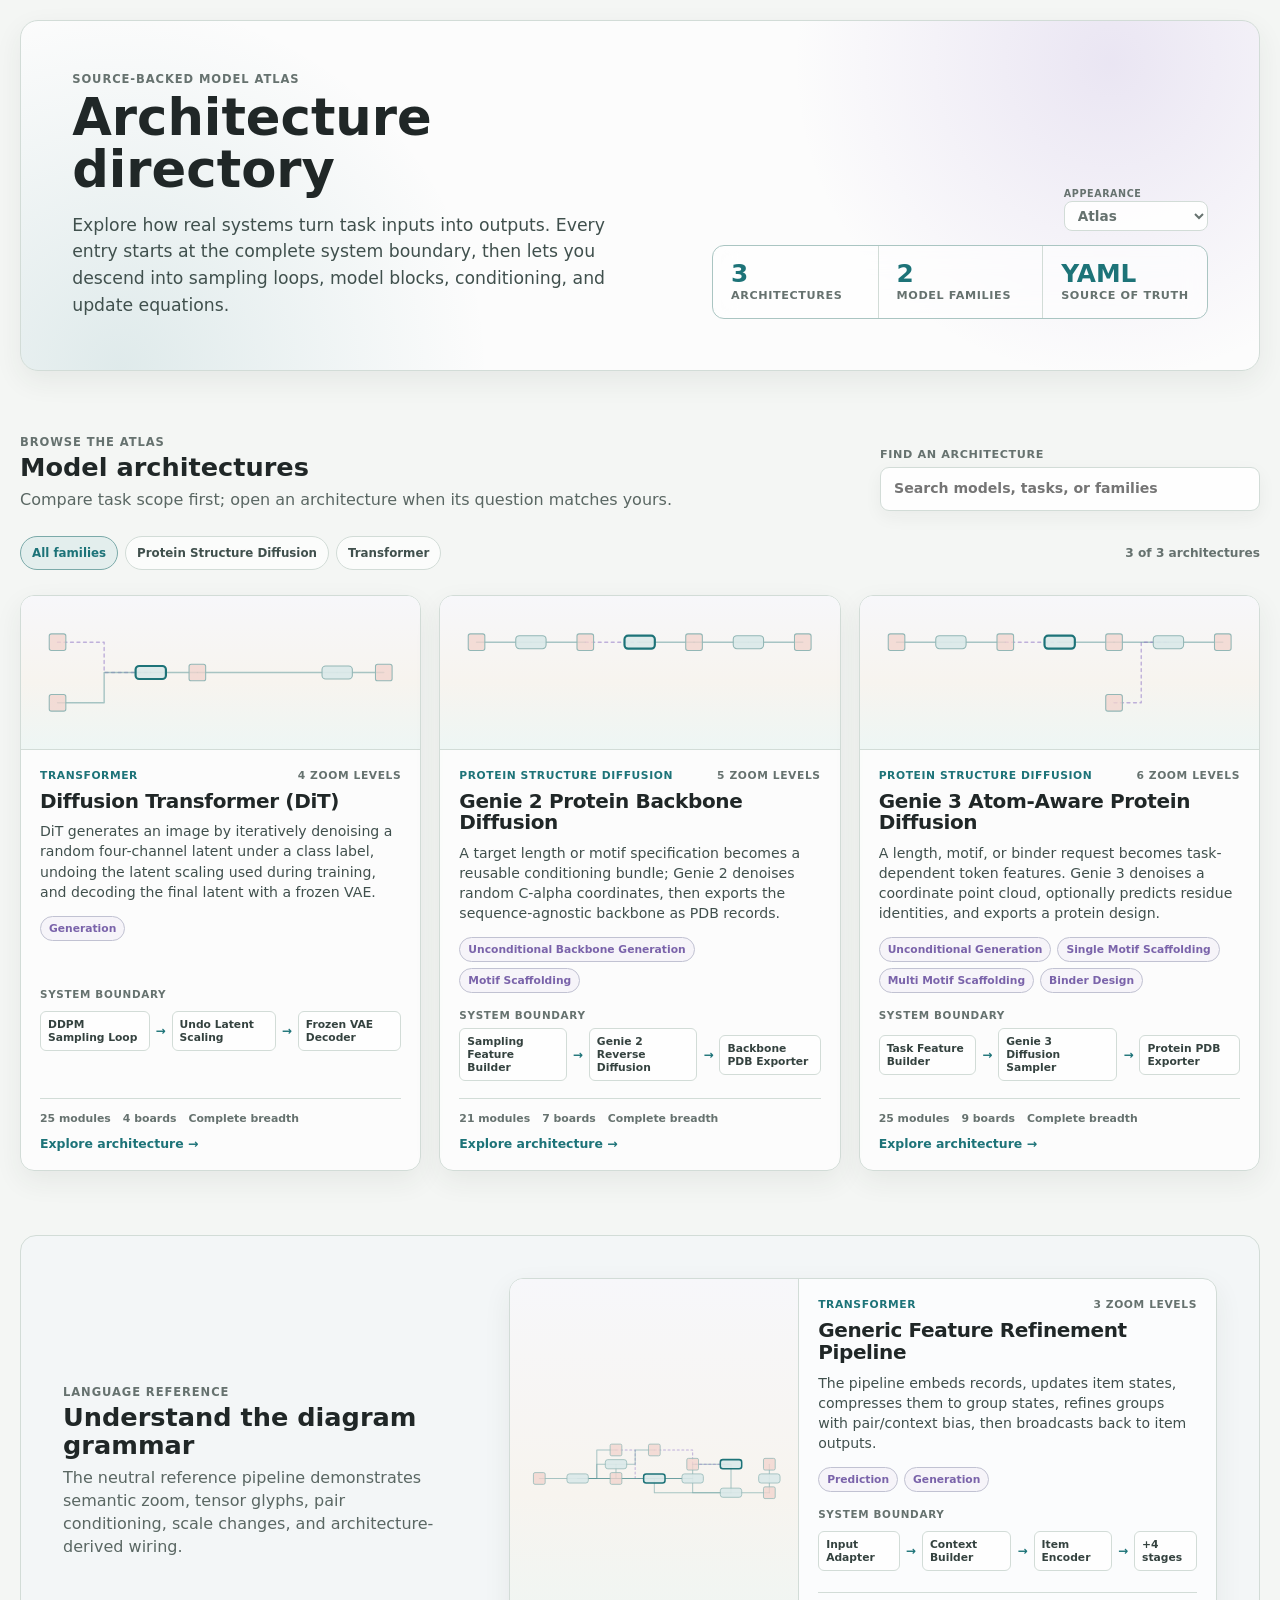
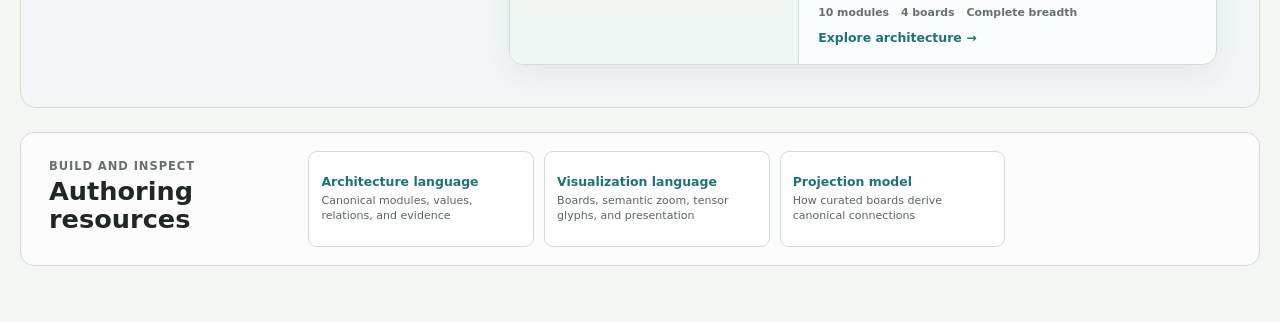
==== commit f8dfe04b: "Add synchronized pseudocode inspector and themes" ====
--- a/index.html
+++ b/index.html
@@ -4,6 +4,7 @@
     <meta charset="utf-8" />
     <meta name="viewport" content="width=device-width, initial-scale=1" />
     <title>Architecture Directory</title>
+    <script src="./theme-init.js"></script>
     <link rel="stylesheet" href="./styles.css" />
   </head>
   <body class="landing-page directory-page">
@@ -18,20 +19,26 @@
             sampling loops, model blocks, conditioning, and update equations.
           </p>
         </div>
-        <dl class="directory-summary" aria-label="Directory summary">
-          <div>
-            <dt id="architectureCount">—</dt>
-            <dd>architectures</dd>
-          </div>
-          <div>
-            <dt id="familyCount">—</dt>
-            <dd>model families</dd>
-          </div>
-          <div>
-            <dt>YAML</dt>
-            <dd>source of truth</dd>
-          </div>
-        </dl>
+        <div class="directory-hero-aside">
+          <label class="theme-switcher-label" for="directoryThemeSwitcher">
+            <span>Appearance</span>
+            <select id="directoryThemeSwitcher" class="theme-switcher"></select>
+          </label>
+          <dl class="directory-summary" aria-label="Directory summary">
+            <div>
+              <dt id="architectureCount">—</dt>
+              <dd>architectures</dd>
+            </div>
+            <div>
+              <dt id="familyCount">—</dt>
+              <dd>model families</dd>
+            </div>
+            <div>
+              <dt>YAML</dt>
+              <dd>source of truth</dd>
+            </div>
+          </dl>
+        </div>
       </header>
 
       <section class="directory-section" aria-labelledby="modelDirectoryTitle">
@@ -89,10 +96,6 @@
           <span>Projection model</span>
           <small>How curated boards derive canonical connections</small>
         </a>
-        <a href="./architectures/index.yaml">
-          <span>Source registry</span>
-          <small>The directory’s declarative source of truth</small>
-        </a>
       </nav>
 
       <noscript>
--- a/styles.css
+++ b/styles.css
@@ -90,6 +90,102 @@
   --node-shadow: 0 14px 34px rgba(0, 0, 0, 0.32);
 }
 
+/* Warm, paper-led palette derived from ramith.fyi's Tufte surface, ink,
+   green interaction color, yellow annotations, and scholarly blue figures. */
+:root[data-theme="ramith"] {
+  color-scheme: light;
+  --bg: #fffff8;
+  --ink: #111111;
+  --muted: #6d695f;
+  --panel: #faf7ec;
+  --panel-strong: #fffef8;
+  --line: #d9d2bd;
+  --accent: #2e7247;
+  --accent-2: #9a650f;
+  --blue: #2f6f91;
+  --green: #2e7247;
+  --amber: #9a650f;
+  --violet: #765a9b;
+  --representation-single: var(--blue);
+  --representation-pair: var(--violet);
+  --representation-coordinates: var(--green);
+  --representation-frames: var(--amber);
+  --copy: #36352f;
+  --copy-soft: #5e5b52;
+  --copy-strong: #272620;
+  --surface-link: rgba(255, 255, 248, 0.7);
+  --surface-link-hover: #fffef8;
+  --surface-card: rgba(255, 254, 248, 0.76);
+  --surface-card-hover: #fffef8;
+  --surface-control: rgba(255, 254, 248, 0.92);
+  --surface-popover: rgba(255, 254, 248, 0.98);
+  --surface-chip: rgba(250, 247, 236, 0.84);
+  --surface-node: rgba(255, 254, 248, 0.94);
+  --surface-node-hover: #fffef8;
+  --surface-tensor: rgba(255, 254, 248, 0.8);
+  --surface-tensor-label: rgba(255, 254, 248, 0.9);
+  --canvas-bg: linear-gradient(180deg, #fffef8 0%, #faf7ed 58%, #f3f7ef 100%);
+  --lane-line: rgba(73, 66, 49, 0.09);
+  --lane-label-line: rgba(93, 86, 68, 0.19);
+  --chip-line: rgba(105, 97, 78, 0.18);
+  --edge-default: rgba(46, 114, 71, 0.8);
+  --edge-conditioning: rgba(118, 90, 155, 0.8);
+  --edge-skip: rgba(173, 77, 55, 0.76);
+  --edge-label: #69655a;
+  --edge-label-stroke: rgba(255, 254, 248, 0.92);
+  --glyph-border-base: #fffef8;
+  --tensor-volume-stack: rgba(255, 254, 248, 0.96);
+  --shadow: 0 18px 50px rgba(61, 52, 31, 0.13);
+  --shadow-soft: 0 9px 26px rgba(61, 52, 31, 0.08);
+  --node-shadow: 0 13px 32px rgba(61, 52, 31, 0.11);
+}
+
+@media (prefers-color-scheme: dark) {
+  :root[data-theme="ramith"] {
+    color-scheme: dark;
+    --bg: #151515;
+    --ink: #f1eee2;
+    --muted: #aaa69a;
+    --panel: #1b1b18;
+    --panel-strong: #24231e;
+    --line: #403d34;
+    --accent: #66bb6a;
+    --accent-2: #e0ad4f;
+    --blue: #79aac5;
+    --green: #66bb6a;
+    --amber: #e0ad4f;
+    --violet: #b49bd2;
+    --copy: #d7d3c7;
+    --copy-soft: #b7b2a7;
+    --copy-strong: #e8e4d8;
+    --surface-link: rgba(31, 31, 27, 0.82);
+    --surface-link-hover: rgba(42, 41, 35, 0.98);
+    --surface-card: rgba(28, 28, 24, 0.88);
+    --surface-card-hover: rgba(40, 39, 33, 0.98);
+    --surface-control: rgba(30, 30, 26, 0.94);
+    --surface-popover: rgba(30, 30, 26, 0.98);
+    --surface-chip: rgba(38, 37, 31, 0.84);
+    --surface-node: rgba(31, 31, 27, 0.94);
+    --surface-node-hover: rgba(44, 43, 36, 0.99);
+    --surface-tensor: rgba(34, 34, 29, 0.84);
+    --surface-tensor-label: rgba(18, 18, 16, 0.9);
+    --canvas-bg: linear-gradient(180deg, #181816 0%, #1d1c18 58%, #172019 100%);
+    --lane-line: rgba(226, 220, 201, 0.11);
+    --lane-label-line: rgba(226, 220, 201, 0.18);
+    --chip-line: rgba(226, 220, 201, 0.17);
+    --edge-default: rgba(102, 187, 106, 0.82);
+    --edge-conditioning: rgba(180, 155, 210, 0.82);
+    --edge-skip: rgba(226, 126, 101, 0.8);
+    --edge-label: #d5d0c3;
+    --edge-label-stroke: rgba(19, 19, 16, 0.92);
+    --glyph-border-base: #171714;
+    --tensor-volume-stack: rgba(17, 17, 15, 0.96);
+    --shadow: 0 22px 60px rgba(0, 0, 0, 0.48);
+    --shadow-soft: 0 10px 28px rgba(0, 0, 0, 0.28);
+    --node-shadow: 0 14px 34px rgba(0, 0, 0, 0.36);
+  }
+}
+
 * {
   box-sizing: border-box;
 }
@@ -275,6 +371,12 @@
 
 .directory-hero-copy {
   max-width: 920px;
+}
+
+.directory-hero-aside {
+  display: grid;
+  gap: 14px;
+  justify-items: end;
 }
 
 .directory-hero h1 {
@@ -748,6 +850,11 @@
     min-width: 0;
   }
 
+  .directory-hero-aside {
+    width: min(620px, 100%);
+    justify-items: start;
+  }
+
   .architecture-directory-grid {
     grid-template-columns: repeat(2, minmax(0, 1fr));
   }
@@ -861,8 +968,7 @@
   gap: 14px;
 }
 
-.renderer-library-link,
-.renderer-source-link {
+.renderer-library-link {
   flex: none;
   padding: 7px 10px;
   border: 1px solid var(--line);
@@ -875,9 +981,7 @@
 }
 
 .renderer-library-link:hover,
-.renderer-library-link:focus-visible,
-.renderer-source-link:hover,
-.renderer-source-link:focus-visible {
+.renderer-library-link:focus-visible {
   border-color: color-mix(in srgb, var(--accent) 48%, var(--line));
   background: var(--surface-link-hover);
   color: var(--accent);
@@ -890,7 +994,8 @@
   gap: 8px;
 }
 
-.arch-switcher-label {
+.arch-switcher-label,
+.theme-switcher-label {
   display: grid;
   gap: 2px;
   color: var(--muted);
@@ -900,10 +1005,6 @@
   text-transform: uppercase;
 }
 
-.renderer-source-link {
-  border-radius: 8px;
-}
-
 .renderer-header .eyebrow {
   margin-bottom: 2px;
 }
@@ -926,8 +1027,305 @@
   flex: 1;
   min-height: 0;
   display: grid;
-  grid-template-columns: minmax(0, 1fr) clamp(300px, 22vw, 360px);
+  grid-template-columns: minmax(0, 1fr) clamp(340px, 25vw, 400px);
   gap: 12px;
+}
+
+.canvas-workspace {
+  display: flex;
+  min-width: 0;
+  min-height: 0;
+  flex-direction: column;
+}
+
+.canvas-workspace > .architecture-canvas {
+  flex: 1;
+}
+
+.comparison-workspace[hidden] {
+  display: none;
+}
+
+.renderer-page.is-comparing {
+  overflow: auto;
+}
+
+.renderer-page.is-comparing .renderer-shell {
+  height: auto;
+  min-height: 100svh;
+}
+
+.renderer-page.is-comparing .renderer-grid {
+  flex: none;
+  min-height: 0;
+  align-items: start;
+}
+
+.renderer-page.is-comparing .canvas-workspace {
+  gap: 10px;
+}
+
+.renderer-page.is-comparing #architectureCanvas,
+.comparison-canvas {
+  flex: none;
+  height: clamp(500px, 62svh, 780px);
+}
+
+.comparison-workspace {
+  display: grid;
+  min-width: 0;
+  gap: 9px;
+}
+
+.comparison-band {
+  display: grid;
+  grid-template-columns: minmax(260px, 1.2fr) minmax(260px, 0.8fr) auto;
+  gap: 12px;
+  align-items: center;
+  padding: 12px 14px;
+  border: 1px solid var(--line);
+  border-radius: 8px;
+  background: var(--surface-control);
+  box-shadow: var(--shadow-soft);
+}
+
+.comparison-band-heading,
+.comparison-band-heading h2,
+.comparison-band-heading p,
+.comparison-subjects,
+.comparison-subjects dd {
+  margin: 0;
+}
+
+.comparison-band-heading {
+  min-width: 0;
+}
+
+.comparison-band-heading .eyebrow {
+  margin-bottom: 2px;
+}
+
+.comparison-band-heading h2 {
+  font-size: 0.94rem;
+  line-height: 1.25;
+}
+
+.comparison-band-heading > p:last-child {
+  display: -webkit-box;
+  margin-top: 4px;
+  overflow: hidden;
+  color: var(--copy-soft);
+  font-size: 0.72rem;
+  line-height: 1.35;
+  -webkit-box-orient: vertical;
+  -webkit-line-clamp: 2;
+}
+
+.comparison-subjects {
+  display: grid;
+  grid-template-columns: repeat(2, minmax(0, 1fr));
+  gap: 8px;
+}
+
+.comparison-subjects > div {
+  min-width: 0;
+  padding: 7px 9px;
+  border: 1px solid var(--line);
+  border-radius: 7px;
+  background: var(--surface-card);
+}
+
+.comparison-subjects dt {
+  color: var(--muted);
+  font-size: 0.58rem;
+  font-weight: 900;
+  letter-spacing: 0.06em;
+  text-transform: uppercase;
+}
+
+.comparison-subjects dd {
+  overflow: hidden;
+  color: var(--copy-strong);
+  font-size: 0.75rem;
+  font-weight: 850;
+  text-overflow: ellipsis;
+  white-space: nowrap;
+}
+
+.comparison-group-summary {
+  grid-column: 1 / 3;
+  display: flex;
+  flex-wrap: wrap;
+  gap: 6px;
+}
+
+.comparison-group-chip {
+  display: inline-flex;
+  align-items: center;
+  gap: 5px;
+  padding: 4px 7px;
+  border: 1px solid var(--line);
+  border-radius: 999px;
+  background: var(--surface-chip);
+  color: var(--copy-soft);
+  font-size: 0.64rem;
+  font-weight: 800;
+}
+
+.comparison-group-chip b {
+  color: var(--ink);
+  font-variant-numeric: tabular-nums;
+}
+
+.comparison-actions {
+  grid-column: 3;
+  grid-row: 1 / 3;
+  display: flex;
+  align-self: stretch;
+  align-items: center;
+  gap: 5px;
+}
+
+.comparison-actions > button,
+.comparison-mobile-switch button,
+.focus-compare {
+  min-height: 34px;
+  padding: 6px 9px;
+  border: 1px solid var(--line);
+  border-radius: 7px;
+  background: var(--surface-card);
+  color: var(--copy-soft);
+  cursor: pointer;
+  font-size: 0.68rem;
+  font-weight: 850;
+}
+
+.comparison-actions > button:hover,
+.comparison-actions > button:focus-visible,
+.comparison-mobile-switch button:hover,
+.comparison-mobile-switch button:focus-visible,
+.focus-compare:hover,
+.focus-compare:focus-visible {
+  border-color: color-mix(in srgb, var(--accent) 48%, var(--line));
+  color: var(--accent);
+}
+
+.comparison-mobile-switch {
+  display: none;
+}
+
+.comparison-canvas {
+  --board-inset-top: 64px;
+}
+
+.comparison-surface-label {
+  position: absolute;
+  top: 12px;
+  left: 14px;
+  z-index: 30;
+  display: flex;
+  max-width: calc(100% - 28px);
+  align-items: baseline;
+  gap: 8px;
+  padding: 7px 10px;
+  border: 1px solid var(--line);
+  border-radius: 7px;
+  background: var(--surface-control);
+  box-shadow: var(--shadow-soft);
+}
+
+.comparison-surface-label span {
+  flex: none;
+  color: var(--accent);
+  font-size: 0.62rem;
+  font-weight: 900;
+  letter-spacing: 0.05em;
+  text-transform: uppercase;
+}
+
+.comparison-surface-label strong {
+  overflow: hidden;
+  color: var(--copy-strong);
+  font-size: 0.76rem;
+  text-overflow: ellipsis;
+  white-space: nowrap;
+}
+
+.comparison-aligned {
+  --comparison-color: #64736f;
+  outline: 2px solid color-mix(in srgb, var(--comparison-color) 70%, transparent);
+  outline-offset: 3px;
+}
+
+.comparison-aligned.comparison-equivalent {
+  --comparison-color: #16805f;
+}
+
+.comparison-aligned.comparison-analogous {
+  --comparison-color: #526d87;
+}
+
+.comparison-aligned.comparison-changed {
+  --comparison-color: #b06f18;
+}
+
+.comparison-aligned.comparison-primary_only,
+.comparison-aligned.comparison-counterpart_only {
+  --comparison-color: #9a526f;
+  outline-style: dashed;
+}
+
+.comparison-match-badge {
+  position: absolute;
+  top: -11px;
+  left: -11px;
+  z-index: 8;
+  display: grid;
+  width: 22px;
+  height: 22px;
+  place-items: center;
+  border: 2px solid var(--surface-control);
+  border-radius: 50%;
+  background: var(--comparison-color);
+  color: white;
+  box-shadow: 0 3px 9px color-mix(in srgb, var(--ink) 18%, transparent);
+  font-size: 0.62rem;
+  font-weight: 950;
+  line-height: 1;
+}
+
+.comparison-edge-marker {
+  fill: var(--edge-default);
+}
+
+.comparison-edge-marker.flow-family-single {
+  fill: var(--representation-single);
+}
+
+.comparison-edge-marker.flow-family-pair {
+  fill: var(--representation-pair);
+}
+
+.comparison-edge-marker.flow-family-coordinates {
+  fill: var(--representation-coordinates);
+}
+
+.comparison-edge-marker.flow-family-frames {
+  fill: var(--representation-frames);
+}
+
+.comparison-edge-marker.flow-family-conditioning {
+  fill: var(--edge-conditioning);
+}
+
+.comparison-edge-hit:focus {
+  stroke: color-mix(in srgb, var(--accent) 22%, transparent);
+}
+
+.renderer-page.is-comparing .focus-panel {
+  position: sticky;
+  top: 10px;
+  height: calc(100svh - 22px);
 }
 
 .architecture-canvas {
@@ -935,9 +1333,10 @@
   --board-inset-top: 76px;
   --board-inset-bottom: 74px;
   --board-layer-guides: 0;
-  --board-layer-representation-lanes: 1;
-  --board-layer-wires: 2;
-  --board-layer-nodes: 3;
+  --board-layer-regions: 1;
+  --board-layer-representation-lanes: 2;
+  --board-layer-wires: 3;
+  --board-layer-nodes: 4;
   position: relative;
   isolation: isolate;
   min-width: 0;
@@ -976,6 +1375,60 @@
   z-index: 0;
   box-sizing: border-box;
   pointer-events: none;
+}
+
+.board-region-layer {
+  position: absolute;
+  inset: var(--board-inset-top) var(--board-inset-x) var(--board-inset-bottom);
+  z-index: var(--board-layer-regions);
+  overflow: visible;
+  pointer-events: none;
+  transform-origin: 0 0;
+  will-change: transform;
+}
+
+.visual-segment-region {
+  border: 1px solid color-mix(in srgb, var(--accent) 24%, var(--line));
+  border-radius: 15px;
+  background: color-mix(in srgb, var(--accent) 2.5%, transparent);
+}
+
+.visual-segment-header {
+  position: absolute;
+  top: 3px;
+  left: 12px;
+  display: inline-flex;
+  align-items: center;
+  gap: 7px;
+  max-width: calc(100% - 24px);
+  padding: 3px 8px;
+  border: 1px solid var(--line);
+  border-radius: 8px;
+  background: var(--panel);
+  color: var(--copy-soft);
+  box-shadow: 0 3px 9px rgba(31, 37, 35, 0.05);
+  font-size: 0.69rem;
+  font-weight: 850;
+  letter-spacing: 0.035em;
+  line-height: 1;
+  white-space: nowrap;
+}
+
+.visual-segment-order {
+  flex: none;
+  padding: 3px 6px;
+  border-radius: 999px;
+  background: color-mix(in srgb, var(--accent) 11%, transparent);
+  color: var(--accent);
+  font-size: 0.62rem;
+  font-weight: 900;
+  letter-spacing: 0.02em;
+  text-transform: uppercase;
+}
+
+.visual-segment-label {
+  overflow: hidden;
+  text-overflow: ellipsis;
 }
 
 .repeat-region {
@@ -1193,27 +1646,29 @@
 .arch-drill-cue {
   display: inline-flex;
   align-items: center;
-  gap: 5px;
-  padding: 3px 7px;
+  justify-content: center;
+  width: 30px;
+  height: 30px;
+  padding: 0;
   border: 1px solid color-mix(in srgb, var(--accent) 38%, var(--line));
-  border-radius: 999px;
+  border-radius: 50%;
   background: color-mix(in srgb, var(--accent) 9%, var(--surface-chip));
   color: var(--accent);
-  font-size: 0.67rem;
-  font-weight: 900;
-  letter-spacing: 0.04em;
-  line-height: 1;
-  text-transform: uppercase;
-}
-
-.arch-drill-cue b {
-  font-size: 1rem;
-  line-height: 0.7;
+}
+
+.arch-drill-icon {
+  width: 17px;
+  height: 17px;
+  overflow: visible;
+  fill: none;
+  stroke: currentColor;
+  stroke-width: 1.9;
+  stroke-linecap: round;
+  vector-effect: non-scaling-stroke;
 }
 
 .arch-node .arch-drill-cue {
   display: flex;
-  width: max-content;
   margin: 10px 0 0 auto;
 }
 
@@ -1238,18 +1693,18 @@
 @media (prefers-reduced-motion: no-preference) {
   .arch-node.is-expandable,
   .mini-summary.is-drilldown,
-  .arch-drill-cue b {
+  .arch-drill-icon {
     transition:
       border-color 120ms ease,
       background-color 120ms ease,
       transform 120ms ease;
   }
 
-  .arch-node.is-expandable:hover .arch-drill-cue b,
-  .arch-node.is-expandable:focus-visible .arch-drill-cue b,
-  .mini-summary.is-drilldown:hover .arch-drill-cue b,
-  .mini-summary.is-drilldown:focus-visible .arch-drill-cue b {
-    transform: translateX(2px);
+  .arch-node.is-expandable:hover .arch-drill-icon,
+  .arch-node.is-expandable:focus-within .arch-drill-icon,
+  .semantic-trace-drill:hover .arch-drill-icon,
+  .semantic-trace-drill:focus-visible .arch-drill-icon {
+    transform: scale(1.08);
   }
 }
 
@@ -1443,6 +1898,12 @@
   opacity: 1;
 }
 
+.arch-node.is-connectivity-muted,
+.arch-rep.is-connectivity-muted {
+  opacity: 0.2;
+  filter: saturate(0.45);
+}
+
 .arch-node.is-connectivity-focus,
 .arch-rep.is-connectivity-focus {
   border-color: color-mix(in srgb, var(--accent) 66%, var(--line));
@@ -1469,6 +1930,7 @@
   .arch-rep {
     transition:
       opacity 120ms ease,
+      filter 120ms ease,
       stroke-width 120ms ease,
       border-color 120ms ease,
       box-shadow 120ms ease;
@@ -1847,11 +2309,345 @@
 }
 
 .focus-body {
+  min-width: 0;
+  padding: 0 14px 14px;
+  columns: auto;
+}
+
+.focus-panel-pages {
   flex: 1;
+  display: block;
   min-width: 0;
+  min-height: 0;
   overflow-y: auto;
-  padding: 14px;
-  columns: auto;
+  scrollbar-gutter: stable;
+}
+
+.focus-page-section {
+  min-width: 0;
+}
+
+.focus-trace-section {
+  border-top: 1px solid var(--line);
+}
+
+.focus-page-heading {
+  position: sticky;
+  top: 0;
+  z-index: 3;
+  display: flex;
+  min-height: 38px;
+  padding: 9px 14px 7px;
+  align-items: center;
+  justify-content: space-between;
+  gap: 8px;
+  border-bottom: 1px solid var(--line);
+  background: color-mix(in srgb, var(--surface-control) 94%, transparent);
+  backdrop-filter: blur(8px);
+}
+
+.focus-page-heading h3 {
+  margin: 0;
+  color: var(--muted);
+  font-size: 0.68rem;
+  font-weight: 900;
+  letter-spacing: 0.06em;
+  text-transform: uppercase;
+}
+
+#semanticTraceCount:not(:empty) {
+  min-width: 17px;
+  padding: 1px 5px;
+  border-radius: 999px;
+  background: color-mix(in srgb, var(--accent) 12%, var(--surface-chip));
+  font-size: 0.62rem;
+  font-variant-numeric: tabular-nums;
+  text-align: center;
+}
+
+.semantic-trace-body {
+  min-width: 0;
+  padding: 12px 14px 14px;
+}
+
+.semantic-trace-heading {
+  display: grid;
+  gap: 3px;
+  margin-bottom: 10px;
+}
+
+.semantic-trace-scroll {
+  min-width: 0;
+  overflow: visible;
+}
+
+.semantic-trace-heading strong {
+  color: var(--ink);
+  font-size: 0.84rem;
+}
+
+.semantic-trace-heading span,
+.semantic-trace-empty,
+.semantic-trace-status {
+  color: var(--copy-soft);
+  font-size: 0.72rem;
+  line-height: 1.35;
+}
+
+.semantic-trace-status {
+  box-sizing: border-box;
+  height: 4.35em;
+  margin: 9px 0 0;
+  padding: 6px 8px;
+  overflow-y: auto;
+  border-top: 1px solid color-mix(in srgb, var(--accent) 18%, var(--line));
+  background: color-mix(in srgb, var(--surface-control) 76%, transparent);
+}
+
+.semantic-trace-status:empty {
+  border-color: transparent;
+  background: transparent;
+}
+
+.semantic-trace-list {
+  display: grid;
+  gap: 5px;
+  margin: 0;
+  padding: 0;
+  list-style: none;
+  counter-reset: semantic-trace-line;
+}
+
+.semantic-trace-line {
+  position: relative;
+  display: grid;
+  grid-template-columns: 3ch minmax(0, 1fr);
+  gap: 6px;
+  padding: 7px 8px 7px 5px;
+  border: 1px solid transparent;
+  border-radius: 7px;
+  color: var(--copy);
+  cursor: default;
+  counter-increment: semantic-trace-line;
+}
+
+.semantic-trace-phase {
+  display: grid;
+  gap: 2px;
+  margin: 8px 0 2px;
+  padding: 7px 8px;
+  border-top: 1px solid color-mix(in srgb, var(--accent) 24%, var(--line));
+  color: var(--copy-soft);
+}
+
+.semantic-trace-phase:first-child {
+  margin-top: 0;
+}
+
+.semantic-trace-phase strong {
+  color: var(--accent);
+  font-size: 0.68rem;
+  letter-spacing: 0.035em;
+  text-transform: uppercase;
+}
+
+.semantic-trace-phase span {
+  font-size: 0.68rem;
+  line-height: 1.35;
+}
+
+.semantic-trace-line::before {
+  content: counter(semantic-trace-line);
+  padding-top: 1px;
+  color: var(--muted);
+  font: 0.64rem/1.5 ui-monospace, SFMono-Regular, Menlo, Consolas, monospace;
+  text-align: right;
+}
+
+.semantic-trace-line:hover,
+.semantic-trace-line:focus-visible,
+.semantic-trace-line.is-trace-transient {
+  border-color: color-mix(in srgb, var(--accent) 26%, var(--line));
+  background: color-mix(in srgb, var(--accent) 5%, var(--surface-card));
+  outline: none;
+}
+
+.semantic-trace-line.is-trace-selected {
+  border-color: color-mix(in srgb, var(--accent) 42%, var(--line));
+  background: color-mix(in srgb, var(--accent) 9%, var(--surface-card));
+  box-shadow: inset 3px 0 0 var(--accent);
+}
+
+.semantic-trace-code {
+  min-width: 0;
+  color: inherit;
+  font: 0.76rem/1.5 ui-monospace, SFMono-Regular, Menlo, Consolas, monospace;
+  font-variant-ligatures: none;
+  overflow-wrap: normal;
+  tab-size: 2;
+  word-break: normal;
+  white-space: pre-wrap;
+}
+
+.semantic-code-expression {
+  display: block;
+  min-width: 0;
+  padding-inline-start: 1.35em;
+  text-indent: -1.35em;
+}
+
+.semantic-code-atom {
+  white-space: nowrap;
+}
+
+.semantic-code-comment {
+  display: block;
+  margin-top: 3px;
+  padding-inline-start: 1.35em;
+  color: var(--copy-soft);
+  font-size: 0.92em;
+  line-height: 1.4;
+  text-indent: 0;
+  white-space: normal;
+}
+
+.semantic-code-comment-prefix {
+  color: color-mix(in srgb, var(--accent) 72%, var(--copy-soft));
+  font-weight: 850;
+}
+
+.semantic-code-comment-word {
+  white-space: nowrap;
+}
+
+.semantic-token {
+  display: inline;
+  margin: -2px;
+  padding: 2px;
+  border: 0;
+  border-radius: 4px;
+  background: transparent;
+  color: var(--accent);
+  cursor: pointer;
+  font: inherit;
+  font-weight: 850;
+  line-height: inherit;
+  text-align: inherit;
+}
+
+.semantic-token[data-access="write"] {
+  color: color-mix(in srgb, var(--violet) 74%, var(--ink));
+}
+
+.semantic-token-math {
+  position: relative;
+  display: inline;
+  font-family: "STIX Two Math", "Cambria Math", Georgia, serif;
+}
+
+.semantic-token-math-fallback {
+  display: inline;
+}
+
+.semantic-token-math-fallback i {
+  font-family: inherit;
+  font-style: italic;
+}
+
+.semantic-token-math-fallback sub {
+  margin-left: 0.03em;
+  font-size: 0.72em;
+  line-height: 0;
+}
+
+.semantic-token-math-source {
+  position: absolute;
+  width: 1px;
+  height: 1px;
+  margin: -1px;
+  overflow: hidden;
+  clip-path: inset(50%);
+  white-space: nowrap;
+}
+
+.semantic-trace-body.has-mathjax .semantic-token-math-fallback {
+  display: none;
+}
+
+.semantic-trace-body.has-mathjax .semantic-token-math-source,
+.semantic-token-math-source mjx-container {
+  position: static;
+  display: inline !important;
+  width: auto;
+  height: auto;
+  margin: 0 !important;
+  overflow: visible;
+  clip-path: none;
+  pointer-events: none;
+  white-space: normal;
+}
+
+.semantic-token:hover,
+.semantic-token:focus-visible,
+.semantic-token.is-trace-transient {
+  outline: none;
+  background: color-mix(in srgb, currentColor 13%, transparent);
+  box-shadow: 0 0 0 1px color-mix(in srgb, currentColor 28%, transparent);
+}
+
+.semantic-token.is-trace-selected {
+  background: color-mix(in srgb, currentColor 18%, transparent);
+  box-shadow: 0 0 0 2px color-mix(in srgb, currentColor 36%, transparent);
+}
+
+.semantic-token.is-semantic-boundary::after {
+  content: "·";
+  margin-left: 1px;
+  color: var(--muted);
+}
+
+.semantic-token.is-semantic-unavailable {
+  color: var(--copy-soft);
+  text-decoration: underline dotted;
+  text-underline-offset: 3px;
+}
+
+.semantic-trace-label {
+  grid-column: 2;
+  display: flex;
+  align-items: center;
+  justify-content: space-between;
+  gap: 6px;
+  margin-top: 2px;
+  color: var(--muted);
+  font-size: 0.66rem;
+  line-height: 1.3;
+}
+
+.semantic-trace-drill {
+  flex: none;
+  display: inline-flex;
+  align-items: center;
+  justify-content: center;
+  width: 25px;
+  height: 25px;
+  padding: 0;
+  border: 1px solid color-mix(in srgb, var(--accent) 28%, var(--line));
+  border-radius: 50%;
+  background: color-mix(in srgb, var(--accent) 7%, var(--surface-chip));
+  color: var(--accent);
+  cursor: zoom-in;
+}
+
+.semantic-trace-drill .arch-drill-icon {
+  width: 14px;
+  height: 14px;
+}
+
+.semantic-trace-drill:hover,
+.semantic-trace-drill:focus-visible {
+  border-color: var(--accent);
+  outline: none;
 }
 
 .focus-body .focus-section > h3:first-child {
@@ -1974,6 +2770,41 @@
   display: block;
   color: var(--muted);
   font-size: 0.74rem;
+}
+
+.standard-block-instance {
+  display: grid;
+  gap: 9px;
+  margin-top: 14px;
+  padding-top: 12px;
+  border-top: 1px solid var(--line);
+}
+
+.standard-block-instance-meta {
+  display: flex;
+  flex-wrap: wrap;
+  gap: 6px;
+}
+
+.standard-block-instance-meta span {
+  padding: 3px 7px;
+  border: 1px solid color-mix(in srgb, var(--accent) 24%, var(--line));
+  border-radius: 999px;
+  background: color-mix(in srgb, var(--accent) 8%, var(--surface-card));
+  color: var(--copy-strong);
+  font-size: 0.69rem;
+  font-weight: 850;
+  text-transform: uppercase;
+}
+
+.standard-block-code {
+  margin: 0;
+  padding: 10px;
+  overflow-x: auto;
+  border: 1px solid var(--line);
+  border-radius: 7px;
+  background: var(--surface-card);
+  white-space: pre-wrap;
 }
 
 .math-step {
@@ -2202,7 +3033,8 @@
   text-transform: none;
 }
 
-.arch-switcher {
+.arch-switcher,
+.theme-switcher {
   padding: 5px 9px;
   border: 1px solid var(--line);
   border-radius: 8px;
@@ -2210,6 +3042,17 @@
   color: inherit;
   font: inherit;
   font-size: 0.85rem;
+}
+
+.theme-switcher {
+  min-width: 124px;
+}
+
+.arch-switcher:focus-visible,
+.theme-switcher:focus-visible {
+  border-color: var(--accent);
+  outline: 2px solid color-mix(in srgb, var(--accent) 24%, transparent);
+  outline-offset: 1px;
 }
 
 /* Representation nodes: the node IS the value shape. Generic tensors retain
@@ -2554,6 +3397,7 @@
 /* Semantic-zoom board transitions: dive into a module, emerge back out */
 
 .architecture-canvas.is-board-transition .module-layer,
+.architecture-canvas.is-board-transition .board-region-layer,
 .architecture-canvas.is-board-transition .representation-lane-layer,
 .architecture-canvas.is-board-transition .edge-layer {
   transition:
@@ -2562,6 +3406,7 @@
 }
 
 .architecture-canvas.is-board-fading .module-layer,
+.architecture-canvas.is-board-fading .board-region-layer,
 .architecture-canvas.is-board-fading .representation-lane-layer,
 .architecture-canvas.is-board-fading .edge-layer {
   opacity: 0;
@@ -3313,7 +4158,8 @@
   color: var(--accent);
 }
 
-.focus-panel > [hidden] {
+.focus-panel > [hidden],
+.focus-panel-pages > [hidden] {
   display: none;
 }
 
@@ -3411,12 +4257,27 @@
     grid-template-rows: minmax(0, 1fr) auto;
   }
 
+  .comparison-band {
+    grid-template-columns: minmax(0, 1fr) auto;
+  }
+
+  .comparison-subjects,
+  .comparison-group-summary {
+    grid-column: 1;
+  }
+
+  .comparison-actions {
+    grid-column: 2;
+  }
+
+  .renderer-page.is-comparing .focus-panel {
+    position: relative;
+    top: auto;
+    height: min(38svh, 330px);
+  }
+
   .renderer-page .focus-panel {
     flex-direction: row;
-    height: 126px;
-  }
-
-  .renderer-page .focus-panel.is-selected {
     height: min(38svh, 330px);
   }
 
@@ -3426,9 +4287,8 @@
     border-bottom: 0;
   }
 
-  .renderer-page .focus-panel:not(.is-selected) .focus-body {
-    display: flex;
-    align-items: center;
+  .focus-panel-pages {
+    min-width: 0;
   }
 
   .renderer-page .focus-panel:not(.is-selected) .focus-takeaway > p:first-child {
@@ -3451,6 +4311,71 @@
     padding: 6px 0;
   }
 
+  .renderer-page.is-comparing .renderer-shell {
+    width: calc(100vw - 12px);
+  }
+
+  .comparison-band {
+    grid-template-columns: 1fr;
+    padding: 10px;
+  }
+
+  .comparison-band-heading,
+  .comparison-subjects,
+  .comparison-group-summary,
+  .comparison-actions {
+    grid-column: 1;
+    grid-row: auto;
+  }
+
+  .comparison-subjects {
+    grid-template-columns: 1fr 1fr;
+  }
+
+  .comparison-actions {
+    flex-wrap: wrap;
+  }
+
+  .comparison-mobile-switch {
+    display: inline-flex;
+    padding: 2px;
+    border: 1px solid var(--line);
+    border-radius: 8px;
+    background: var(--surface-chip);
+  }
+
+  .comparison-mobile-switch button {
+    min-width: 36px;
+    min-height: 30px;
+    padding: 3px 8px;
+    border: 0;
+    background: transparent;
+  }
+
+  .comparison-mobile-switch button[aria-pressed="true"] {
+    background: var(--surface-control);
+    color: var(--accent);
+    box-shadow: var(--shadow-soft);
+  }
+
+  .renderer-page.is-comparing #architectureCanvas,
+  .comparison-canvas {
+    height: 64svh;
+    min-height: 440px;
+  }
+
+  .renderer-page.is-comparing[data-comparison-mobile-side="primary"] .comparison-canvas {
+    display: none;
+  }
+
+  .renderer-page.is-comparing[data-comparison-mobile-side="counterpart"] #architectureCanvas {
+    display: none;
+  }
+
+  .renderer-page.is-comparing .focus-panel {
+    height: min(42svh, 340px);
+  }
+
   .renderer-header {
     display: grid;
     gap: 7px;
@@ -3477,21 +4402,21 @@
   .renderer-toolbar {
     width: 100%;
     align-items: end;
+    flex-wrap: wrap;
   }
 
   .arch-switcher-label {
     flex: 1;
   }
 
-  .arch-switcher {
+  .arch-switcher,
+  .theme-switcher {
     width: 100%;
     min-height: 36px;
   }
 
-  .renderer-source-link {
-    min-height: 36px;
-    display: inline-flex;
-    align-items: center;
+  .theme-switcher-label {
+    width: min(130px, 28vw);
   }
 
   .renderer-page .architecture-canvas {
@@ -3502,10 +4427,6 @@
 
   .renderer-page .focus-panel {
     flex-direction: column;
-    height: 52px;
-  }
-
-  .renderer-page .focus-panel.is-selected {
     height: min(42svh, 340px);
   }
 
@@ -3517,11 +4438,15 @@
   }
 
   .focus-body {
-    padding: 9px 10px;
-  }
-
-  .renderer-page .focus-panel:not(.is-selected) .focus-body {
-    display: none;
+    padding: 0 10px 10px;
+  }
+
+  .semantic-trace-body {
+    padding: 10px;
+  }
+
+  .focus-page-heading {
+    padding-inline: 10px;
   }
 
   .board-navigation {
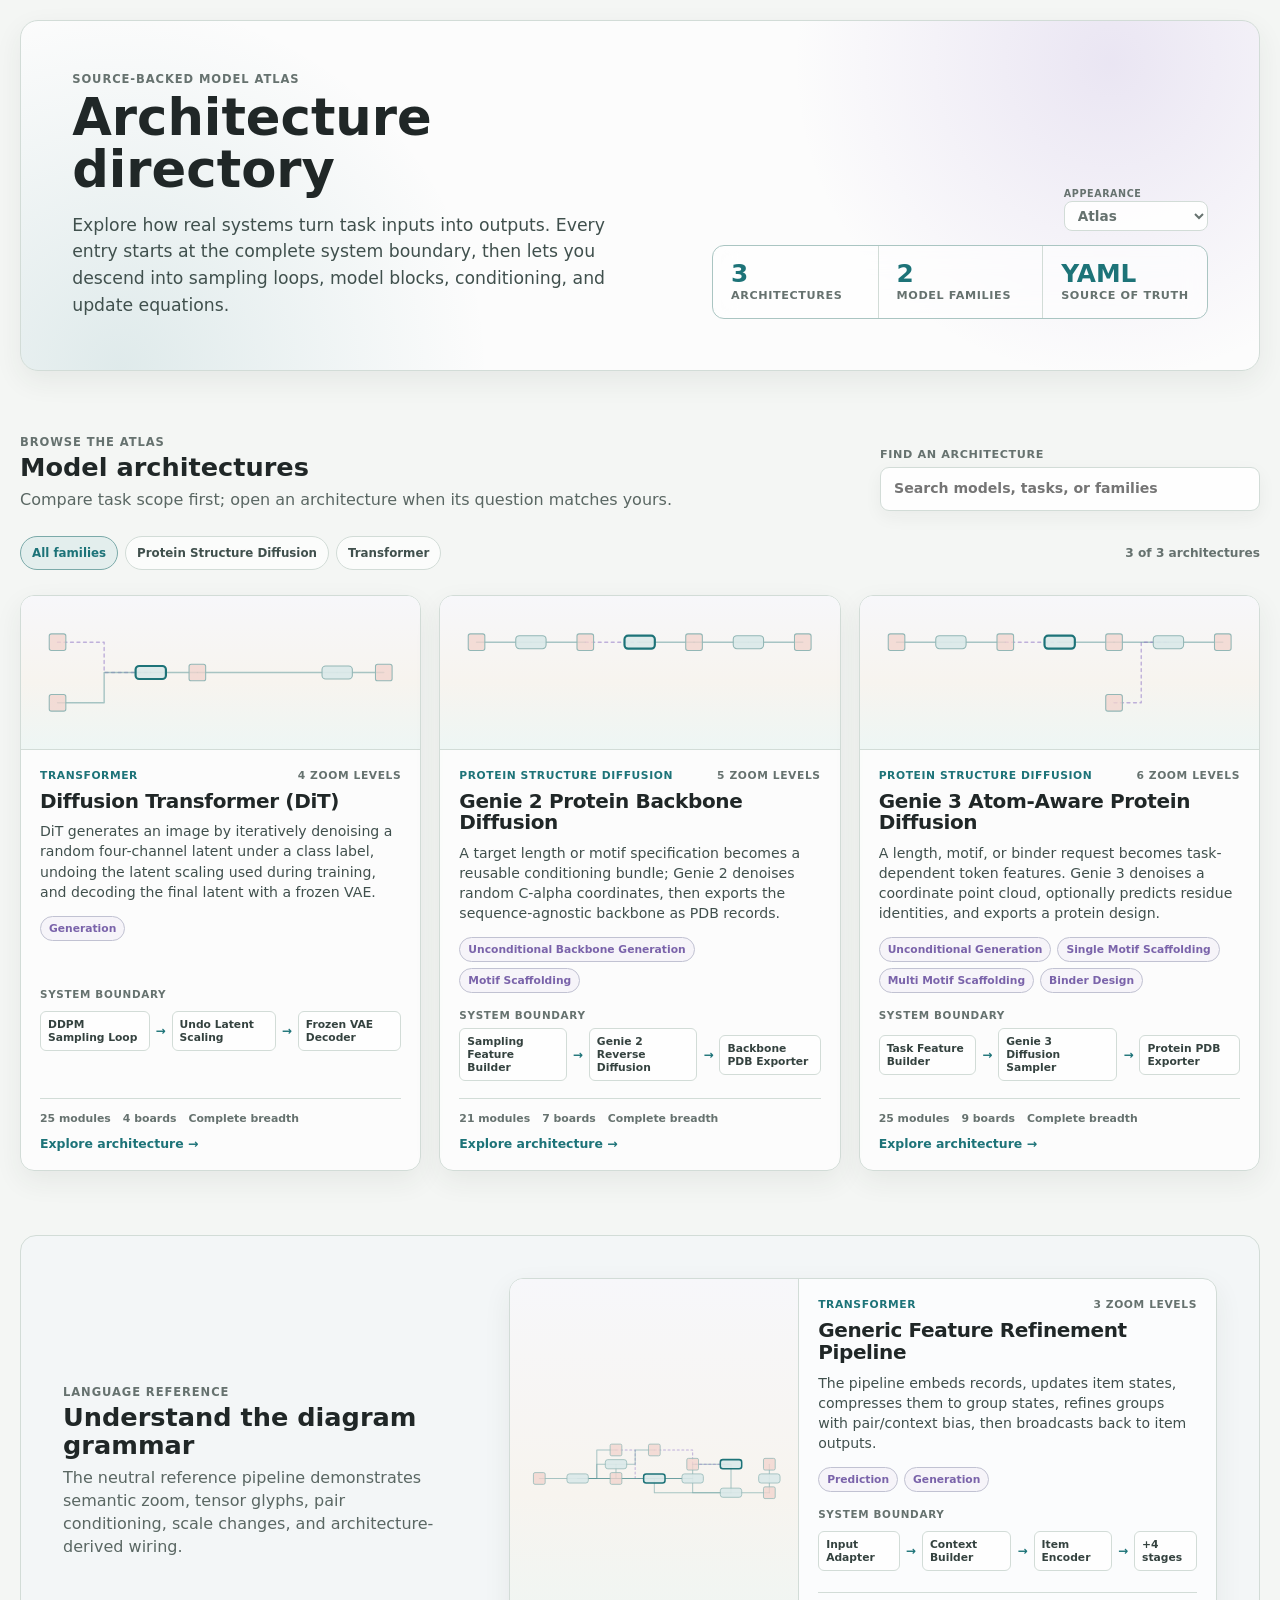
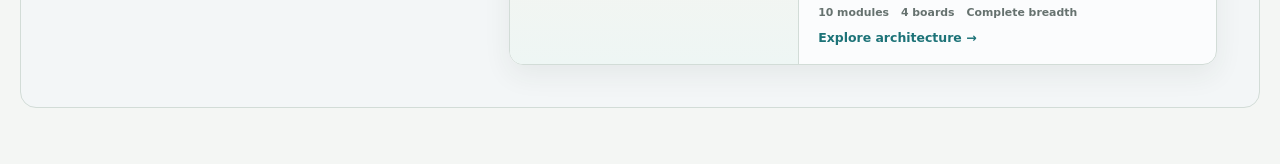
==== commit fe49ae3b: "Add sanitized Pages production build" ====
--- a/index.html
+++ b/index.html
@@ -79,25 +79,6 @@
         <div id="referenceGrid" class="reference-directory-grid"></div>
       </section>
 
-      <nav class="directory-resources" aria-label="Authoring resources">
-        <div>
-          <p class="eyebrow">Build and inspect</p>
-          <h2>Authoring resources</h2>
-        </div>
-        <a href="./protocol/architecture-language.md">
-          <span>Architecture language</span>
-          <small>Canonical modules, values, relations, and evidence</small>
-        </a>
-        <a href="./protocol/visualization-language.md">
-          <span>Visualization language</span>
-          <small>Boards, semantic zoom, tensor glyphs, and presentation</small>
-        </a>
-        <a href="./protocol/architecture-projection-model.md">
-          <span>Projection model</span>
-          <small>How curated boards derive canonical connections</small>
-        </a>
-      </nav>
-
       <noscript>
         <p class="directory-error">
           JavaScript is required to build this directory from the registered architecture manifests.
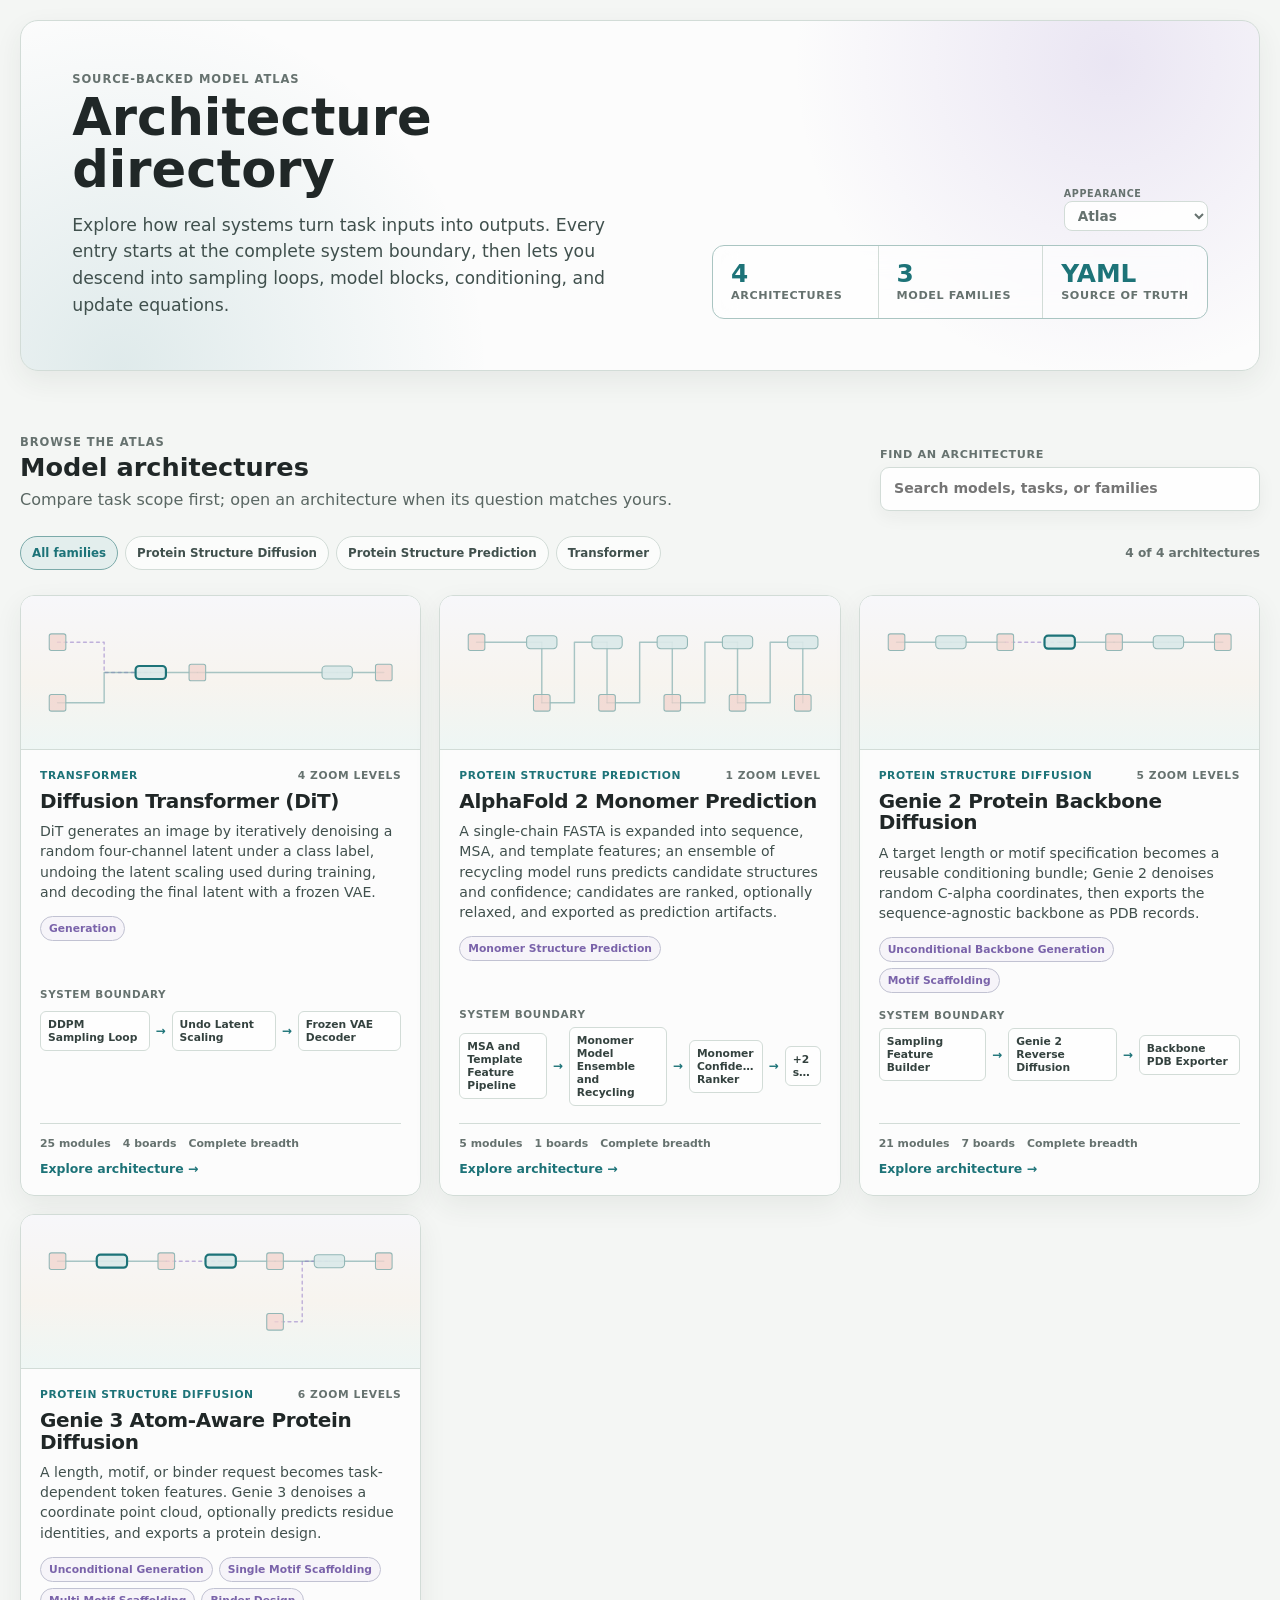
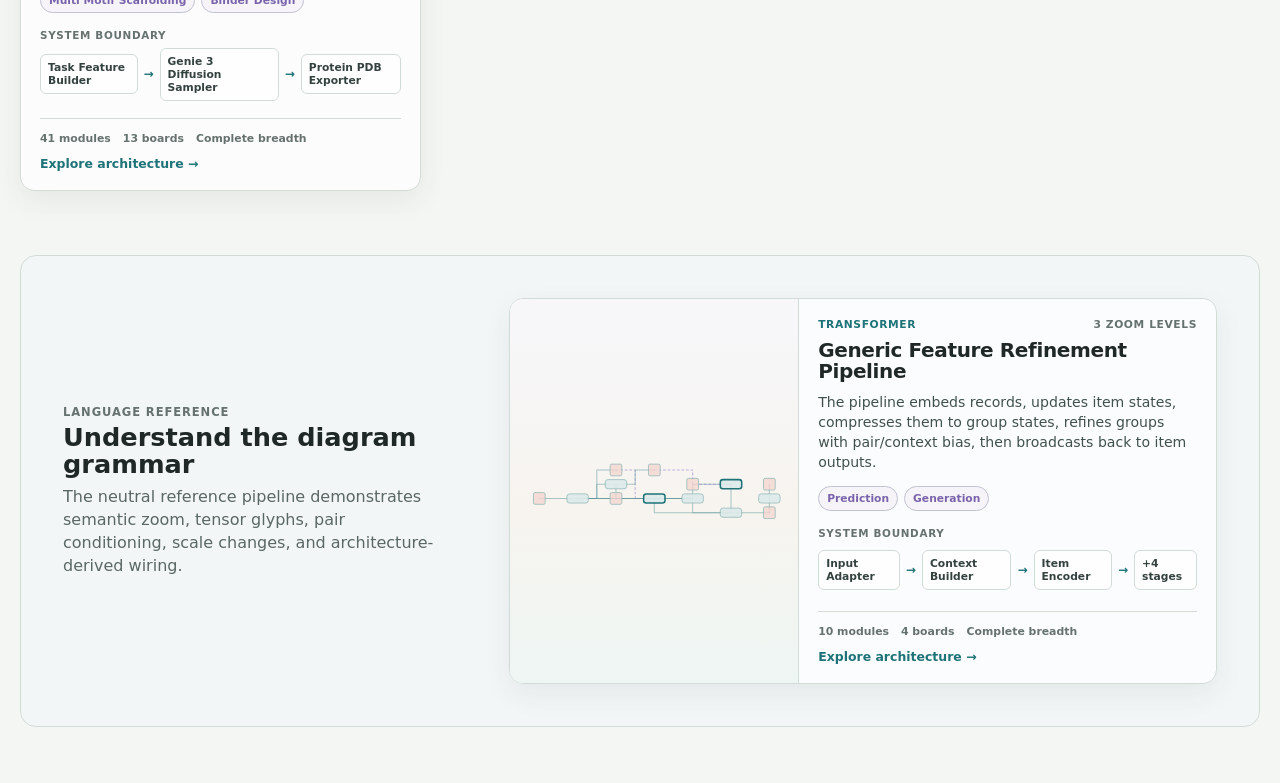
==== commit 1b0bc1f1: "Harden touch rendering and selective Pages builds" ====
--- a/index.html
+++ b/index.html
@@ -67,7 +67,7 @@
         </p>
       </section>
 
-      <section class="directory-reference" aria-labelledby="referenceTitle">
+      <section id="referenceSection" class="directory-reference" aria-labelledby="referenceTitle">
         <div>
           <p class="eyebrow">Language reference</p>
           <h2 id="referenceTitle">Understand the diagram grammar</h2>
--- a/styles.css
+++ b/styles.css
@@ -1330,6 +1330,7 @@
 
 .architecture-canvas {
   --board-inset-x: 32px;
+  --board-inset-right: var(--board-inset-x);
   --board-inset-top: 76px;
   --board-inset-bottom: 74px;
   --board-layer-guides: 0;
@@ -1337,6 +1338,7 @@
   --board-layer-representation-lanes: 2;
   --board-layer-wires: 3;
   --board-layer-nodes: 4;
+  --board-layer-reference-panels: 8;
   position: relative;
   isolation: isolate;
   min-width: 0;
@@ -1349,14 +1351,63 @@
   min-height: 0;
 }
 
+.architecture-canvas.has-reference-panels {
+  --board-inset-right: clamp(330px, 30vw, 400px);
+}
+
 .architecture-canvas.is-panning {
   cursor: grabbing;
   user-select: none;
 }
 
+.renderer-startup-error {
+  position: absolute;
+  z-index: 20;
+  top: 50%;
+  left: 50%;
+  width: min(440px, calc(100% - 40px));
+  padding: 24px;
+  border: 1px solid var(--accent);
+  border-radius: 10px;
+  background: var(--panel);
+  box-shadow: var(--shadow-lg);
+  transform: translate(-50%, -50%);
+}
+
+.renderer-startup-error[hidden] {
+  display: none;
+}
+
+.renderer-startup-error h2,
+.renderer-startup-error p {
+  margin: 0 0 12px;
+}
+
+.renderer-startup-error code {
+  display: block;
+  max-height: 96px;
+  margin: 0 0 16px;
+  overflow: auto;
+  color: var(--muted);
+  font-size: 0.78rem;
+  white-space: pre-wrap;
+  overflow-wrap: anywhere;
+}
+
+.renderer-startup-error button {
+  min-height: 36px;
+  padding: 7px 12px;
+  border: 1px solid var(--accent);
+  border-radius: 7px;
+  background: var(--accent-soft);
+  color: var(--accent-strong);
+  font: inherit;
+  font-weight: 700;
+}
+
 .module-layer {
   position: absolute;
-  inset: var(--board-inset-top) var(--board-inset-x) var(--board-inset-bottom);
+  inset: var(--board-inset-top) var(--board-inset-right) var(--board-inset-bottom) var(--board-inset-x);
   z-index: var(--board-layer-nodes);
   display: grid;
   grid-template-columns: repeat(var(--board-columns, 5), minmax(var(--board-min-col, 164px), 1fr));
@@ -1379,7 +1430,7 @@
 
 .board-region-layer {
   position: absolute;
-  inset: var(--board-inset-top) var(--board-inset-x) var(--board-inset-bottom);
+  inset: var(--board-inset-top) var(--board-inset-right) var(--board-inset-bottom) var(--board-inset-x);
   z-index: var(--board-layer-regions);
   overflow: visible;
   pointer-events: none;
@@ -1480,9 +1531,9 @@
 
 .edge-layer {
   position: absolute;
-  inset: var(--board-inset-top) var(--board-inset-x) var(--board-inset-bottom);
+  inset: var(--board-inset-top) var(--board-inset-right) var(--board-inset-bottom) var(--board-inset-x);
   z-index: var(--board-layer-wires);
-  width: calc(100% - var(--board-inset-x) - var(--board-inset-x));
+  width: calc(100% - var(--board-inset-x) - var(--board-inset-right));
   height: calc(100% - var(--board-inset-top) - var(--board-inset-bottom));
   overflow: visible;
   pointer-events: none;
@@ -1503,7 +1554,7 @@
 
 .representation-lane-layer {
   position: absolute;
-  inset: var(--board-inset-top) var(--board-inset-x) var(--board-inset-bottom);
+  inset: var(--board-inset-top) var(--board-inset-right) var(--board-inset-bottom) var(--board-inset-x);
   z-index: var(--board-layer-representation-lanes);
   display: grid;
   grid-template-columns: repeat(var(--board-columns, 5), minmax(var(--board-min-col, 164px), 1fr));
@@ -1515,6 +1566,99 @@
   transform-origin: 0 0;
   will-change: transform;
   pointer-events: none;
+}
+
+.reference-panel-layer {
+  position: absolute;
+  z-index: var(--board-layer-reference-panels);
+  top: var(--board-inset-top);
+  right: 18px;
+  bottom: var(--board-inset-bottom);
+  width: min(350px, calc(var(--board-inset-right) - 42px));
+  overflow: auto;
+  overscroll-behavior: contain;
+  pointer-events: auto;
+  touch-action: auto;
+}
+
+.reference-panel-layer[hidden] {
+  display: none;
+}
+
+.reference-panel {
+  display: grid;
+  gap: 10px;
+  margin: 0;
+  padding: 12px;
+  border: 1px solid var(--line);
+  border-radius: 10px;
+  background: color-mix(in srgb, var(--panel) 96%, var(--accent) 4%);
+  box-shadow: var(--shadow-lg);
+}
+
+.reference-panel + .reference-panel {
+  margin-top: 12px;
+}
+
+.reference-panel-heading {
+  display: grid;
+  gap: 3px;
+}
+
+.reference-panel-eyebrow {
+  color: var(--accent);
+  font-size: 0.64rem;
+  font-weight: 900;
+  letter-spacing: 0.08em;
+  text-transform: uppercase;
+}
+
+.reference-panel-heading strong {
+  color: var(--ink);
+  font-size: 0.9rem;
+  line-height: 1.2;
+}
+
+.reference-panel-image-link {
+  display: block;
+  overflow: hidden;
+  border: 1px solid color-mix(in srgb, var(--line) 82%, transparent);
+  border-radius: 7px;
+  background: #fff;
+}
+
+.reference-panel-image-link:focus-visible {
+  outline: 2px solid var(--accent);
+  outline-offset: 2px;
+}
+
+.reference-panel-image-link img {
+  display: block;
+  width: 100%;
+  height: auto;
+}
+
+.reference-panel-caption,
+.reference-panel-license {
+  margin: 0;
+  color: var(--copy-soft);
+  font-size: 0.72rem;
+  line-height: 1.45;
+}
+
+.reference-panel-citation {
+  display: -webkit-box;
+  overflow: hidden;
+  color: var(--accent);
+  font-size: 0.7rem;
+  font-weight: 750;
+  line-height: 1.35;
+  -webkit-box-orient: vertical;
+  -webkit-line-clamp: 2;
+}
+
+.reference-panel-license {
+  font-size: 0.64rem;
 }
 
 .module-layer.is-content-row-grid,
@@ -3399,7 +3543,8 @@
 .architecture-canvas.is-board-transition .module-layer,
 .architecture-canvas.is-board-transition .board-region-layer,
 .architecture-canvas.is-board-transition .representation-lane-layer,
-.architecture-canvas.is-board-transition .edge-layer {
+.architecture-canvas.is-board-transition .edge-layer,
+.architecture-canvas.is-board-transition .reference-panel-layer {
   transition:
     transform var(--board-transition-ms, 200ms) cubic-bezier(0.33, 0, 0.2, 1),
     opacity var(--board-transition-ms, 200ms) ease;
@@ -3408,7 +3553,8 @@
 .architecture-canvas.is-board-fading .module-layer,
 .architecture-canvas.is-board-fading .board-region-layer,
 .architecture-canvas.is-board-fading .representation-lane-layer,
-.architecture-canvas.is-board-fading .edge-layer {
+.architecture-canvas.is-board-fading .edge-layer,
+.architecture-canvas.is-board-fading .reference-panel-layer {
   opacity: 0;
 }
 
@@ -4248,6 +4394,10 @@
 }
 
 @media (max-width: 1100px) {
+  .architecture-canvas.has-reference-panels {
+    --board-inset-right: clamp(280px, 34vw, 340px);
+  }
+
   .model-map {
     display: none;
   }
@@ -4306,6 +4456,22 @@
 }
 
 @media (max-width: 680px) {
+  .architecture-canvas.has-reference-panels {
+    --board-inset-right: var(--board-inset-x);
+  }
+
+  .reference-panel-layer {
+    top: calc(var(--board-inset-top) + 6px);
+    right: 12px;
+    bottom: auto;
+    width: min(230px, calc(100% - 24px));
+    max-height: min(58%, 360px);
+  }
+
+  .reference-panel-caption {
+    display: none;
+  }
+
   .renderer-shell {
     width: calc(100vw - 12px);
     padding: 6px 0;
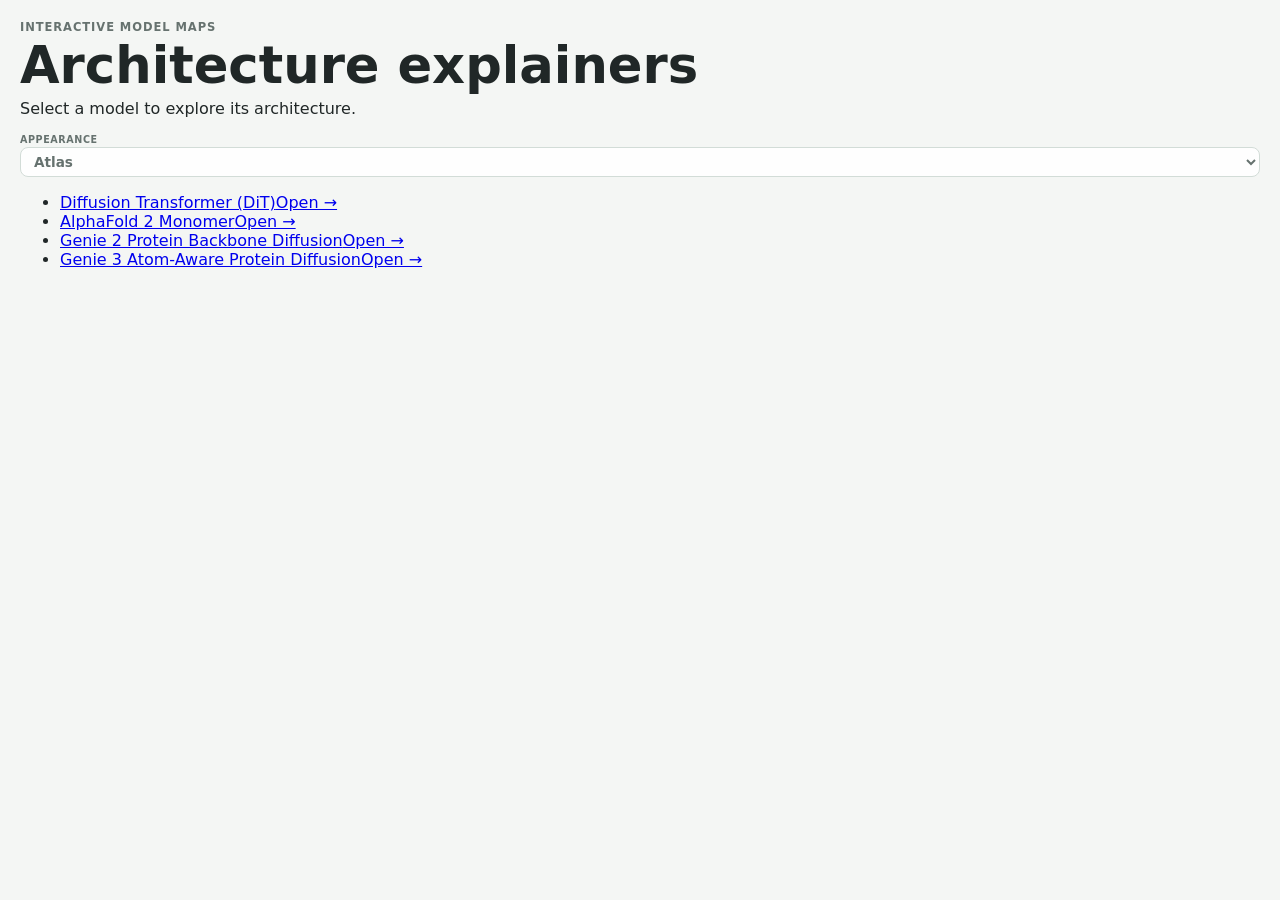
==== commit c4d0d4ed: "Simplify the published architecture directory" ====
--- a/index.html
+++ b/index.html
@@ -3,86 +3,34 @@
   <head>
     <meta charset="utf-8" />
     <meta name="viewport" content="width=device-width, initial-scale=1" />
-    <title>Architecture Directory</title>
+    <title>Architecture Explainers</title>
     <script src="./theme-init.js"></script>
     <link rel="stylesheet" href="./styles.css" />
   </head>
   <body class="landing-page directory-page">
     <main class="landing-shell directory-shell">
-      <header class="directory-hero">
-        <div class="directory-hero-copy">
-          <p class="eyebrow">Source-backed model atlas</p>
-          <h1>Architecture directory</h1>
-          <p>
-            Explore how real systems turn task inputs into outputs. Every entry
-            starts at the complete system boundary, then lets you descend into
-            sampling loops, model blocks, conditioning, and update equations.
-          </p>
+      <header class="directory-header">
+        <div>
+          <p class="eyebrow">Interactive model maps</p>
+          <h1>Architecture explainers</h1>
+          <p>Select a model to explore its architecture.</p>
         </div>
-        <div class="directory-hero-aside">
-          <label class="theme-switcher-label" for="directoryThemeSwitcher">
-            <span>Appearance</span>
-            <select id="directoryThemeSwitcher" class="theme-switcher"></select>
-          </label>
-          <dl class="directory-summary" aria-label="Directory summary">
-            <div>
-              <dt id="architectureCount">—</dt>
-              <dd>architectures</dd>
-            </div>
-            <div>
-              <dt id="familyCount">—</dt>
-              <dd>model families</dd>
-            </div>
-            <div>
-              <dt>YAML</dt>
-              <dd>source of truth</dd>
-            </div>
-          </dl>
-        </div>
+        <label class="theme-switcher-label" for="directoryThemeSwitcher">
+          <span>Appearance</span>
+          <select id="directoryThemeSwitcher" class="theme-switcher"></select>
+        </label>
       </header>
 
-      <section class="directory-section" aria-labelledby="modelDirectoryTitle">
-        <div class="directory-section-heading">
-          <div>
-            <p class="eyebrow">Browse the atlas</p>
-            <h2 id="modelDirectoryTitle">Model architectures</h2>
-            <p>Compare task scope first; open an architecture when its question matches yours.</p>
-          </div>
-          <label class="directory-search">
-            <span>Find an architecture</span>
-            <input id="directorySearch" type="search" placeholder="Search models, tasks, or families" />
-          </label>
-        </div>
-
-        <div class="directory-toolbar">
-          <div id="familyFilters" class="directory-filters" aria-label="Filter by model family"></div>
-          <p id="directoryResultCount" class="directory-result-count" aria-live="polite"></p>
-        </div>
-
-        <div id="architectureGrid" class="architecture-directory-grid" aria-live="polite">
-          <div class="directory-loading">Loading registered architectures…</div>
-        </div>
-        <p id="directoryEmpty" class="directory-empty" hidden>
-          No registered architecture matches that search.
-        </p>
-      </section>
-
-      <section id="referenceSection" class="directory-reference" aria-labelledby="referenceTitle">
-        <div>
-          <p class="eyebrow">Language reference</p>
-          <h2 id="referenceTitle">Understand the diagram grammar</h2>
-          <p>
-            The neutral reference pipeline demonstrates semantic zoom, tensor
-            glyphs, pair conditioning, scale changes, and architecture-derived wiring.
-          </p>
-        </div>
-        <div id="referenceGrid" class="reference-directory-grid"></div>
-      </section>
+      <ul id="architectureList" class="architecture-list" aria-live="polite">
+        <li class="directory-loading">Loading available architectures…</li>
+      </ul>
+      <p id="directoryEmpty" class="directory-empty" hidden>
+        No model architectures are included in this build.
+      </p>
 
       <noscript>
         <p class="directory-error">
-          JavaScript is required to build this directory from the registered architecture manifests.
-          You can still open the <a href="./renderer/architecture/">architecture renderer</a>.
+          JavaScript is required to list the available architecture explainers.
         </p>
       </noscript>
     </main>
